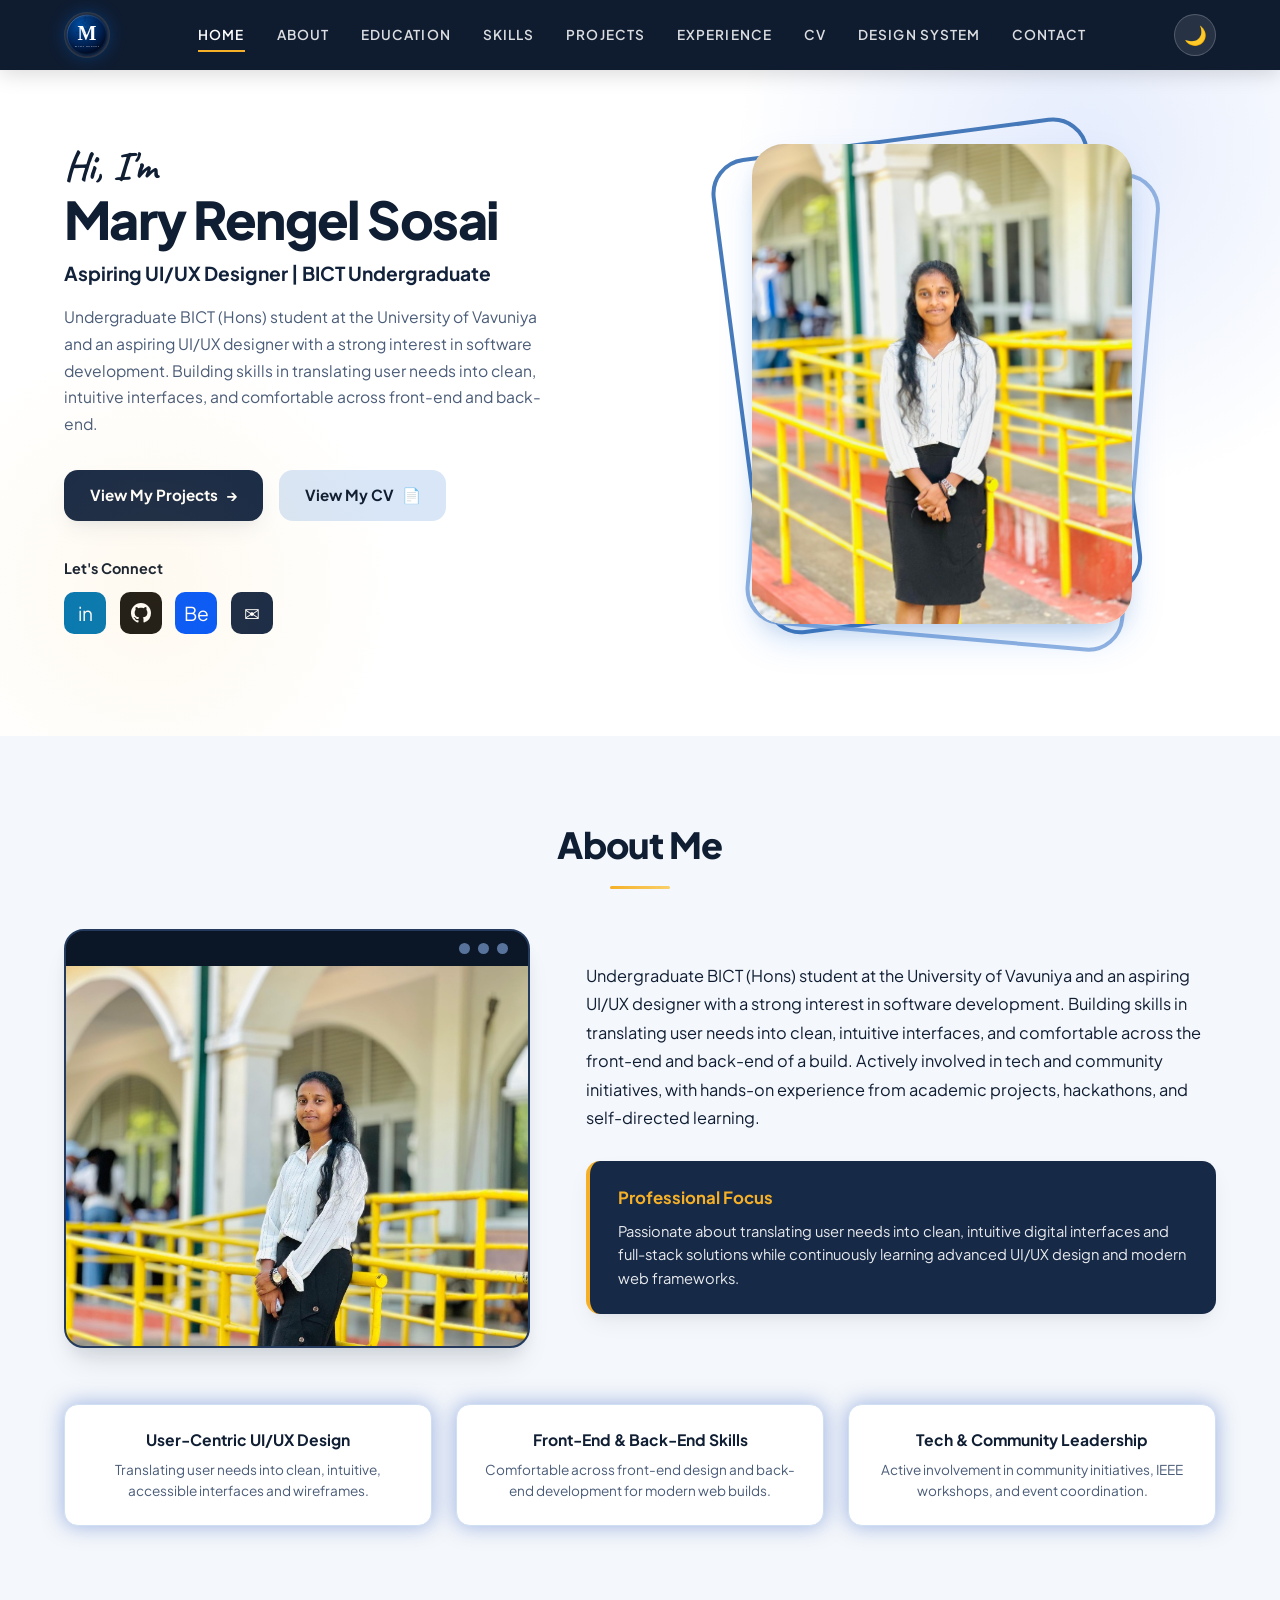
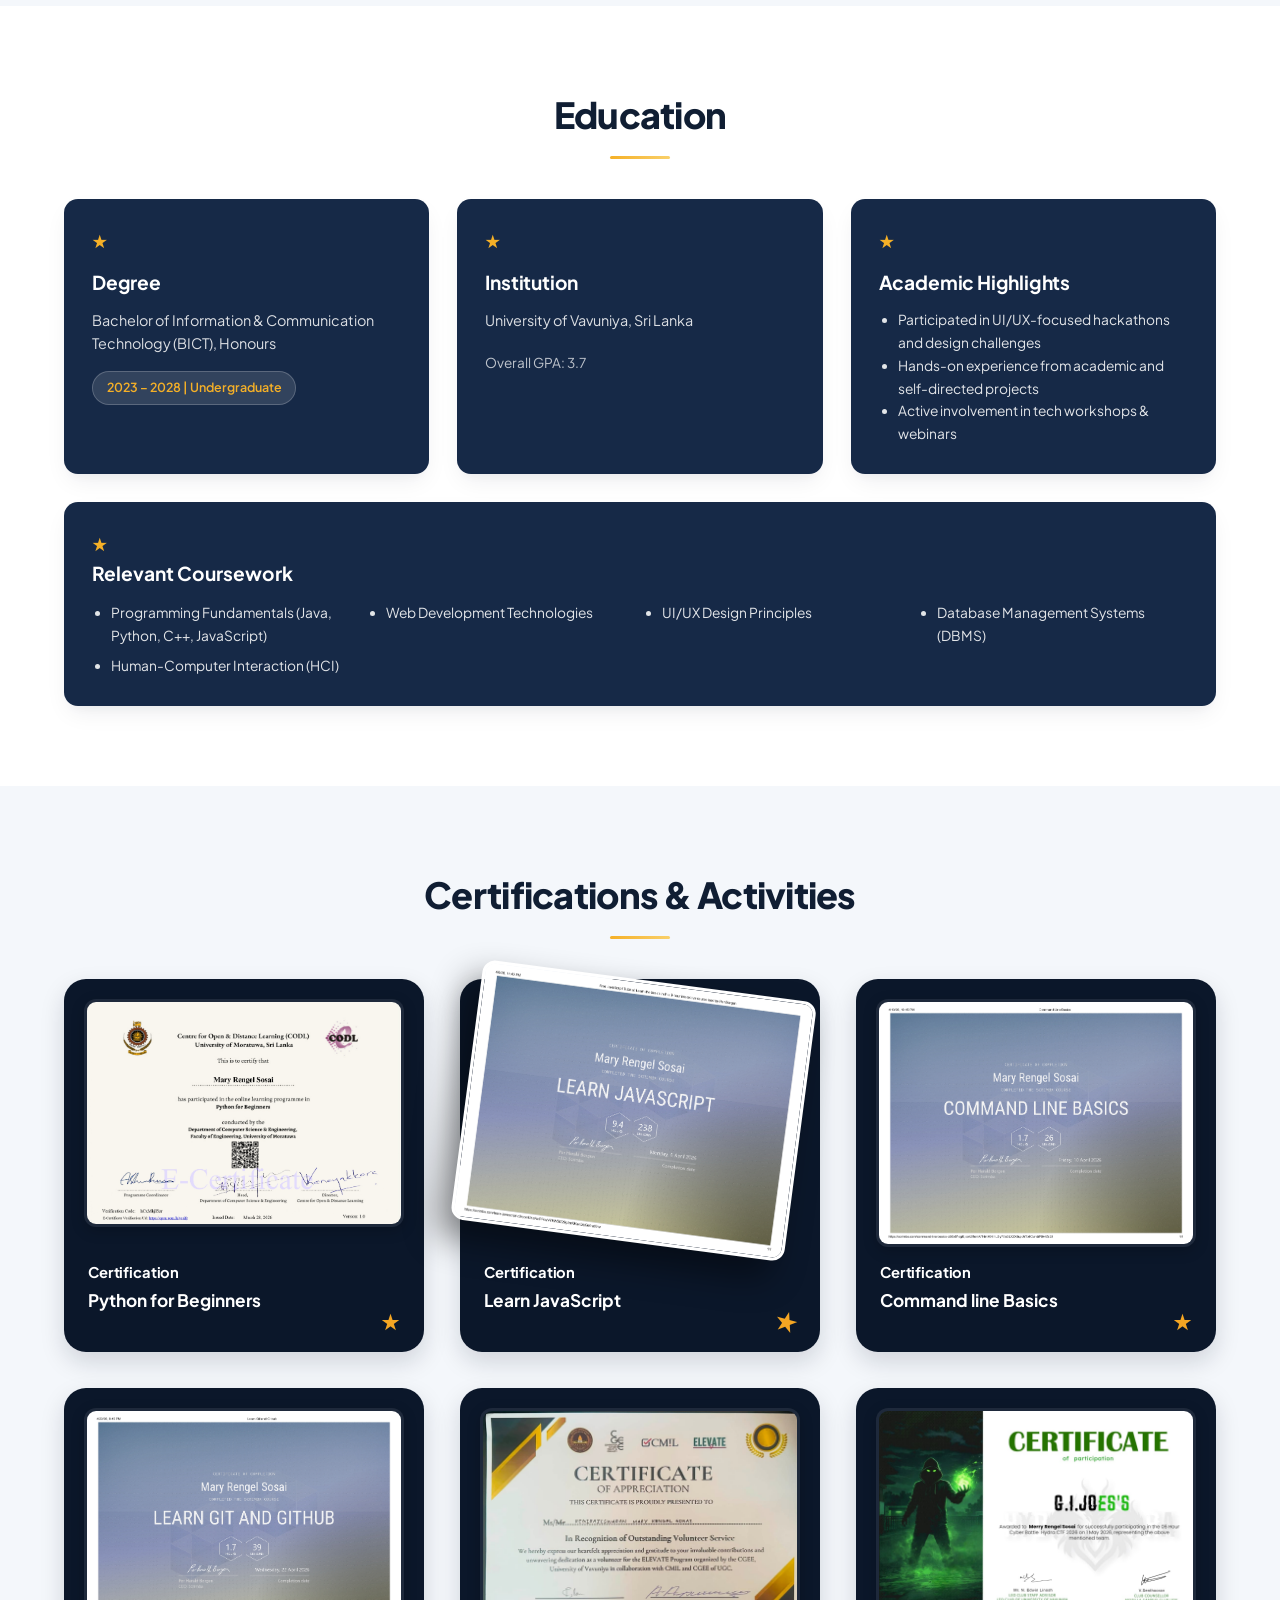
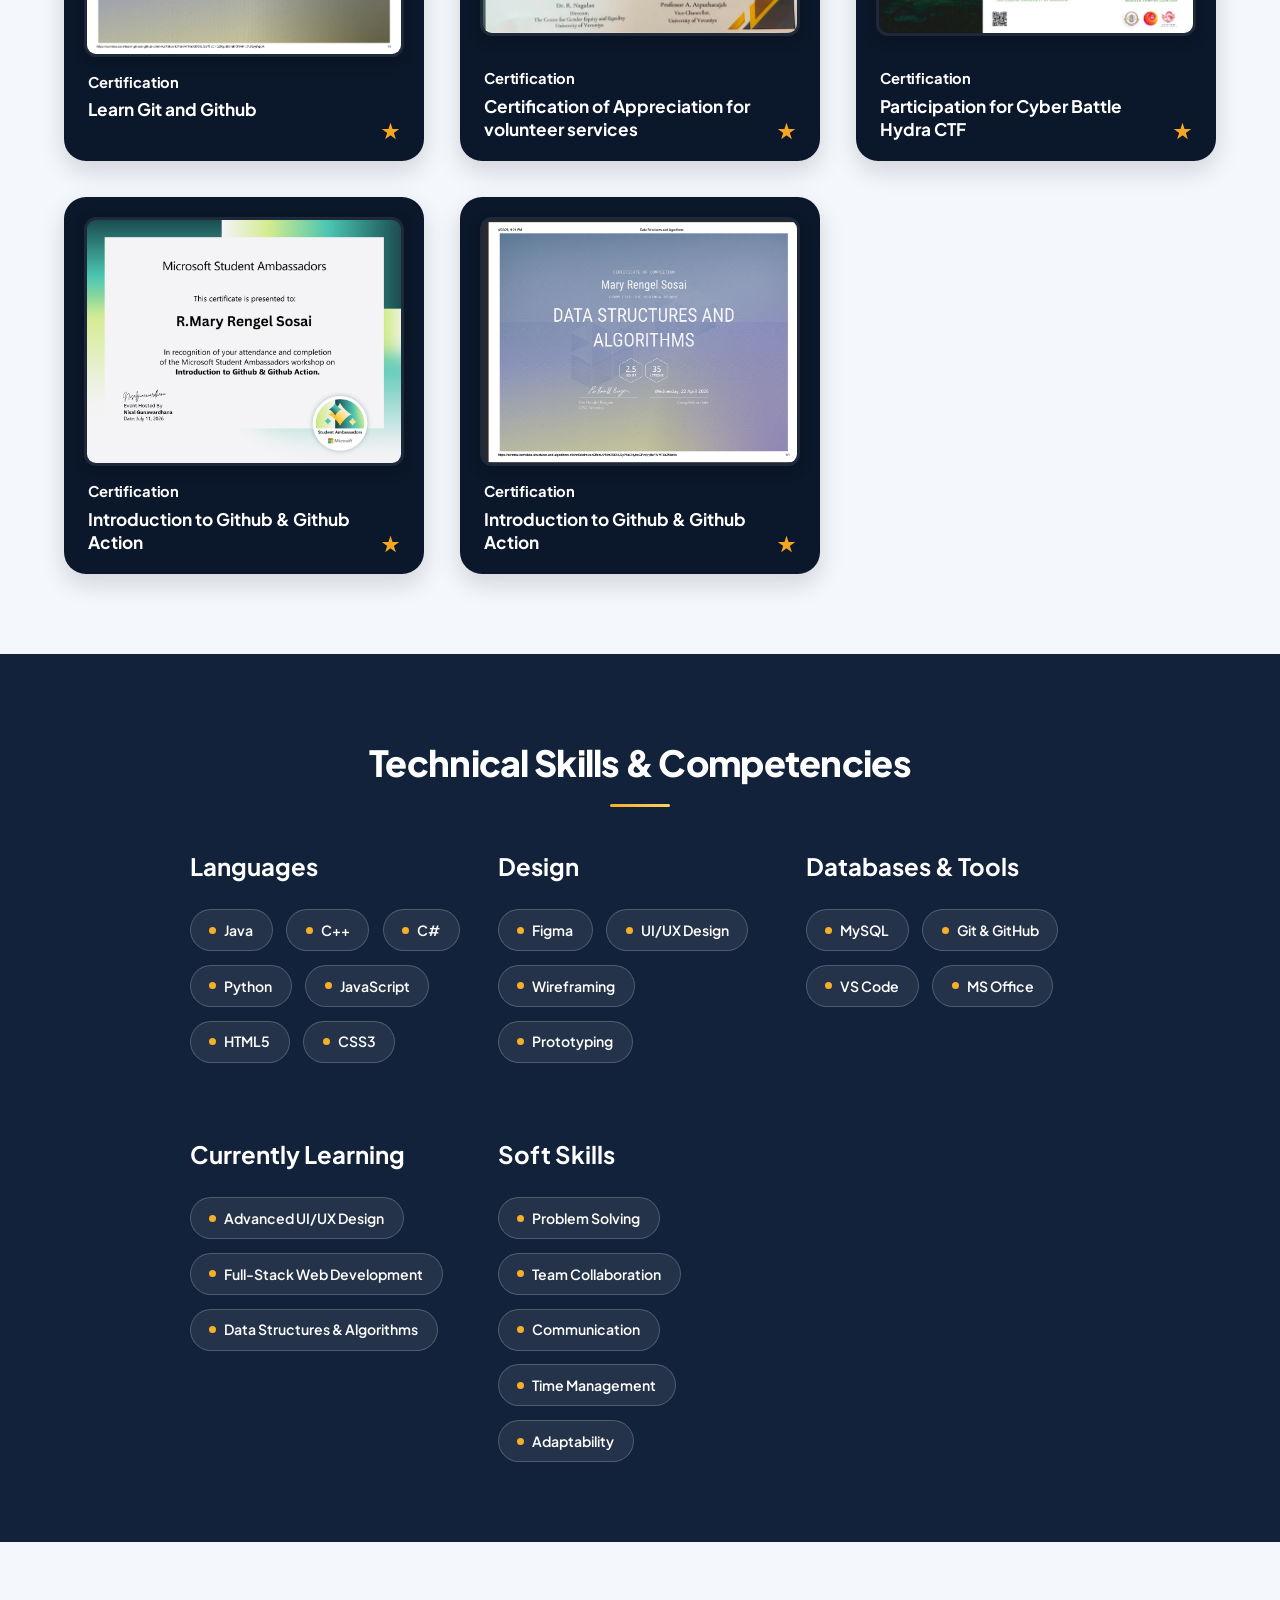
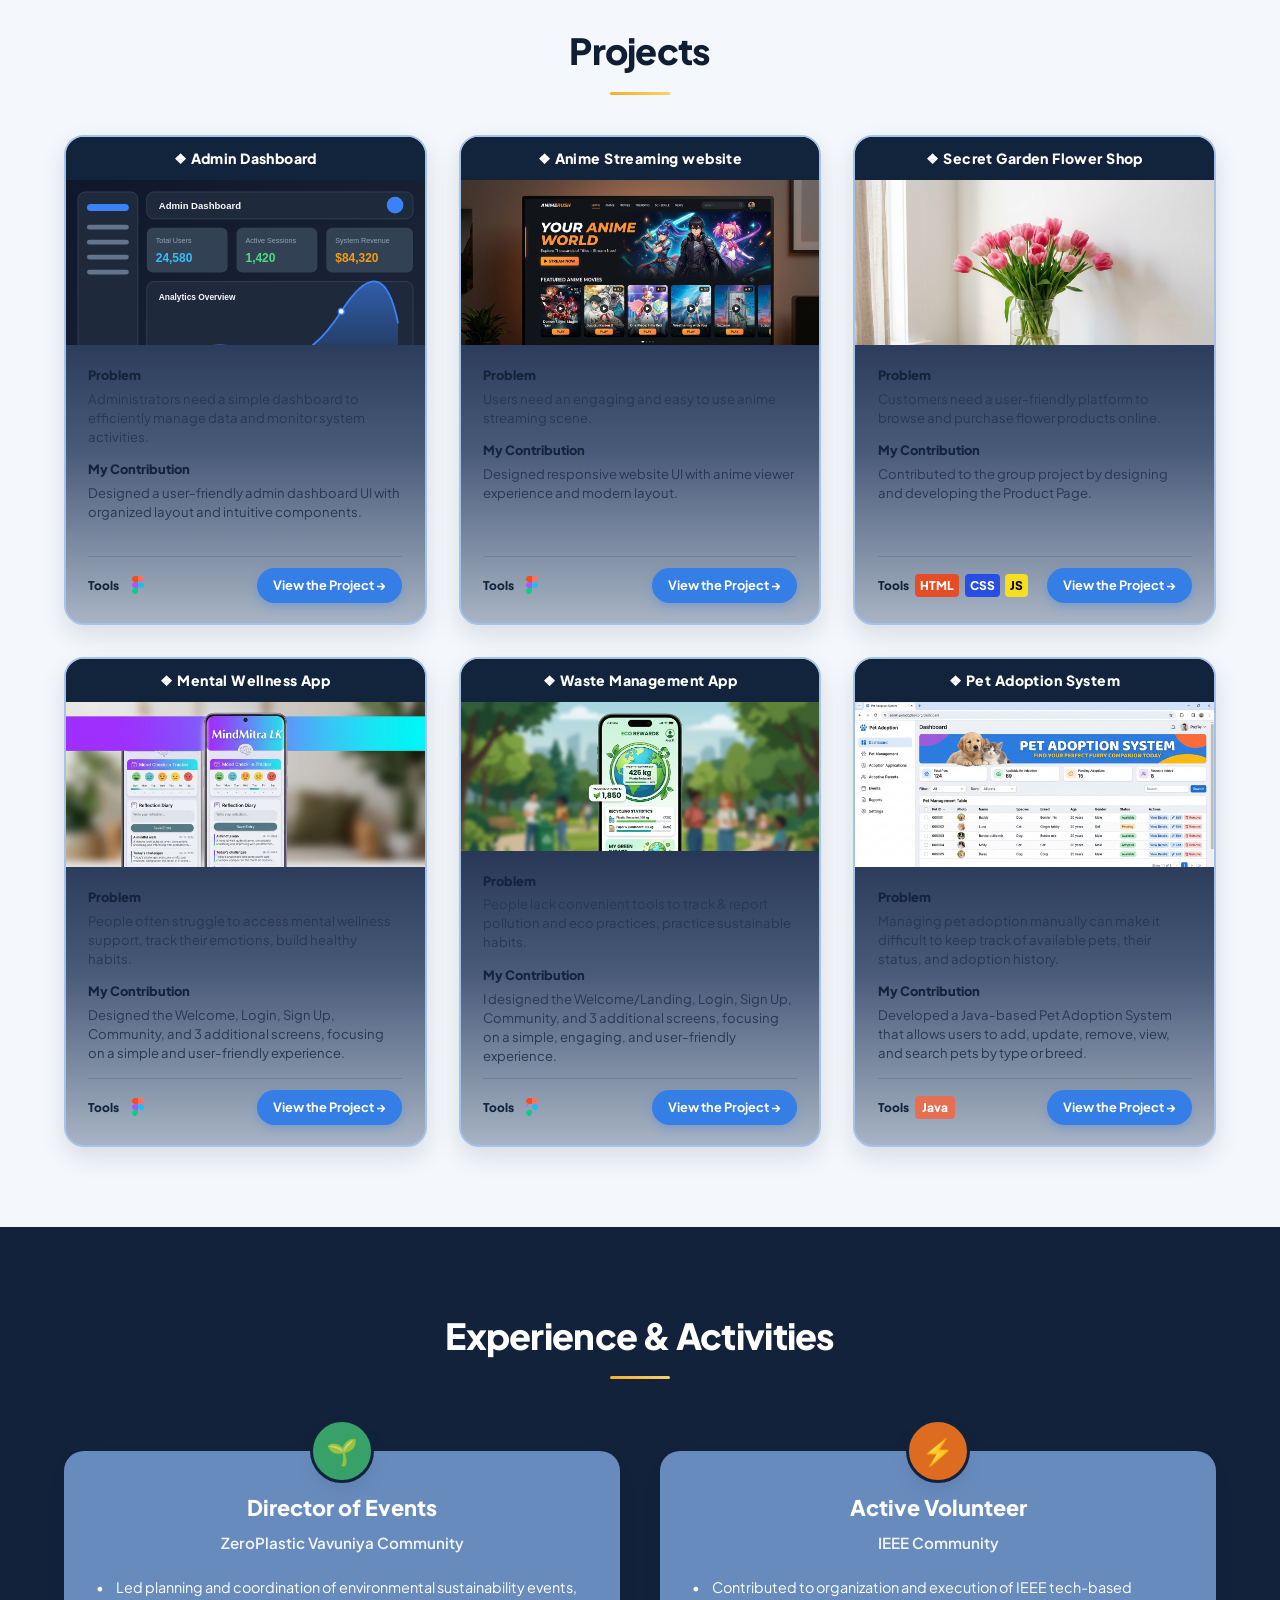
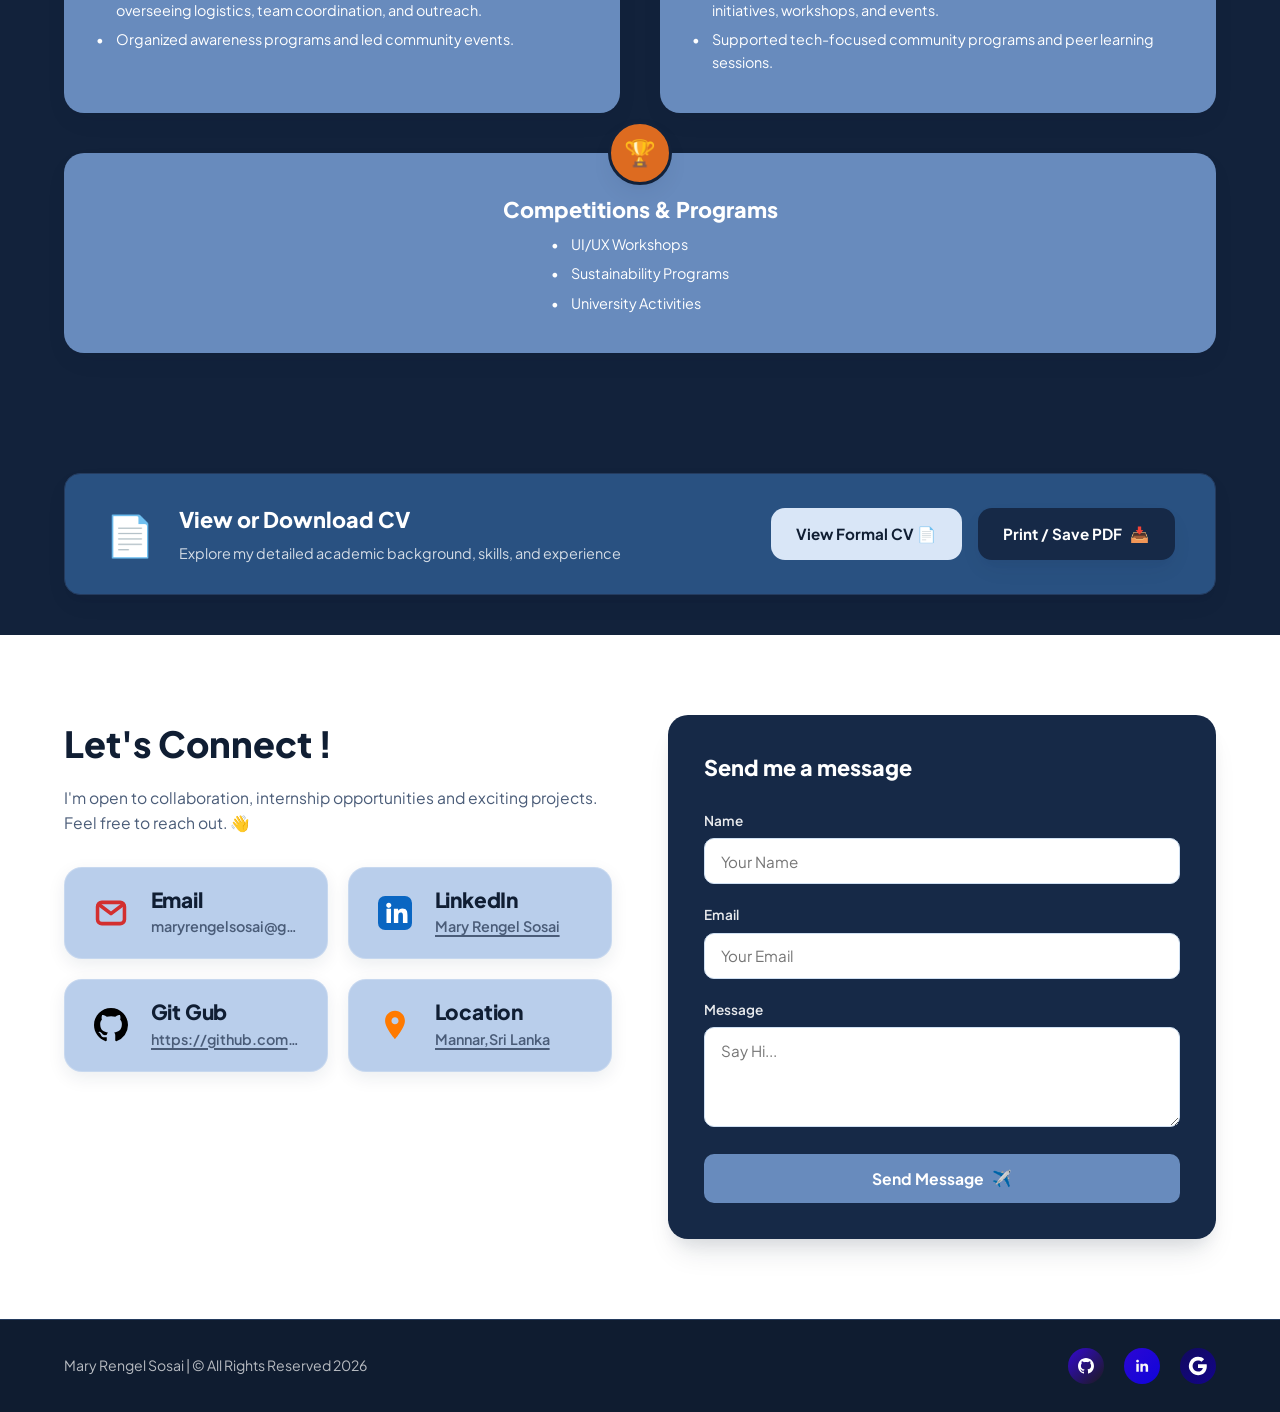
==== index.html @ 99ec8bc0 "Add view/download buttons to certificate modal and wire in JS" ====
<!DOCTYPE html>
<html lang="en">
<head>
  <meta charset="UTF-8">
  <meta name="viewport" content="width=device-width, initial-scale=1.0">
  <title>Mary Rengel Sosai | Portfolio - UI/UX Designer & BICT Undergraduate</title>
  <meta name="description" content="Personal Portfolio of Mary Rengel Sosai - BICT Undergraduate & Aspiring UI/UX Designer showcasing projects, education, skills, certifications, and experience.">
  
  <!-- CSS Stylesheet -->
  <link rel="stylesheet" href="css/style.css">
</head>
<body>

  <!-- Navigation Bar -->
  <header class="navbar">
    <div class="container nav-container">
      <a href="#home" class="logo-badge" aria-label="Mary Rengel Sosai Home">
        <img src="assets/logo-mary-rengel.svg" alt="Mary Rengel Logo" class="logo-badge-img">
      </a>

      <nav class="nav-links" id="navLinks">
        <a href="#home" class="nav-link active">HOME</a>
        <a href="#about" class="nav-link">ABOUT</a>
        <a href="#education" class="nav-link">EDUCATION</a>
        <a href="#skills" class="nav-link">SKILLS</a>
        <a href="#projects" class="nav-link">PROJECTS</a>
        <a href="#experience" class="nav-link">EXPERIENCE</a>
        <a href="cv.html" target="_blank" class="nav-link">CV</a>
        <a href="design-showcase.html" class="nav-link">DESIGN SYSTEM</a>
        <a href="#contact" class="nav-link">CONTACT</a>
      </nav>

      <div style="display:flex;align-items:center;gap:0.75rem;">
        <button class="theme-toggle" id="themeToggle" aria-label="Toggle Dark Mode" title="Toggle Dark Mode">🌙</button>
        <button class="mobile-toggle" id="mobileToggle" aria-label="Toggle Navigation Menu">☰</button>
      </div>
    </div>
  </header>

  <!-- Hero Section -->
  <section id="home" class="hero">
    <div class="container hero-grid">
      <div class="hero-content">
        <span class="greeting-accent">Hi, I'm</span>
        <h1 class="hero-name">Mary Rengel Sosai</h1>
        <h2 class="hero-tagline">Aspiring UI/UX Designer | BICT Undergraduate</h2>
        <p class="hero-bio">
          Undergraduate BICT (Hons) student at the University of Vavuniya and an aspiring UI/UX designer with a strong interest in software development. Building skills in translating user needs into clean, intuitive interfaces, and comfortable across front-end and back-end.
        </p>

        <div class="hero-actions">
          <a href="#projects" class="btn btn-navy">View My Projects <span>→</span></a>
          <a href="cv.html" target="_blank" class="btn btn-secondary">View My CV <span>📄</span></a>
        </div>

        <div class="social-block">
          <p class="social-block-title">Let's Connect</p>
          <div class="social-pills">
            <a href="https://linkedin.com/in/maryrengelsosai" target="_blank" rel="noopener" class="social-btn social-linkedin" aria-label="LinkedIn Profile">in</a>
            <a href="https://github.com/RengelSosai" target="_blank" rel="noopener" class="social-btn social-github" aria-label="GitHub Profile">
              <svg width="20" height="20" viewBox="0 0 24 24" fill="currentColor"><path d="M12 0C5.37 0 0 5.37 0 12c0 5.31 3.435 9.795 8.205 11.385.6.105.825-.255.825-.57 0-.285-.015-1.23-.015-2.235-3.015.555-3.795-.735-4.035-1.41-.135-.345-.72-1.41-1.23-1.695-.42-.225-1.02-.78-.015-.795.945-.015 1.62.87 1.845 1.23 1.08 1.815 2.805 1.305 3.495.99.105-.78.42-1.305.765-1.605-2.67-.3-5.46-1.335-5.46-5.925 0-1.305.465-2.385 1.23-3.225-.12-.3-.54-1.53.12-3.18 0 0 1.005-.315 3.3 1.23.96-.27 1.98-.405 3-.405s2.04.135 3 .405c2.295-1.56 3.3-1.23 3.3-1.23.66 1.65.24 2.88.12 3.18.765.84 1.23 1.905 1.23 3.225 0 4.605-2.805 5.625-5.475 5.925.435.375.81 1.095.81 2.22 0 1.605-.015 2.895-.015 3.3 0 .315.225.69.825.57A12.02 12.02 0 0024 12c0-6.63-5.37-12-12-12z"/></svg>
            </a>
            <a href="https://behance.net" target="_blank" rel="noopener" class="social-btn social-behance" aria-label="Behance Profile">Be</a>
            <a href="mailto:maryrengelsosai@gmail.com" class="social-btn social-email" aria-label="Send Email">✉</a>
          </div>
        </div>
      </div>

      <div class="hero-visual reveal reveal-right">
        <div class="photo-frame-stack">
          <div class="wireframe-layer wireframe-layer-left"></div>
          <div class="wireframe-layer wireframe-layer-right"></div>
          <div class="photo-card-main">
            <img src="assets/hero-profile.jpg" alt="Mary Rengel Sosai Profile Photo">
          </div>
        </div>
      </div>
    </div>
  </section>

  <!-- About Me Section -->
  <section id="about" class="about-section">
    <div class="container">
      <h2 class="section-title reveal">About Me</h2>

      <div class="about-grid">
        <div class="window-card reveal reveal-left">
          <div class="window-header">
            <span class="dot"></span>
            <span class="dot"></span>
            <span class="dot"></span>
          </div>
          <div class="window-body">
            <img src="assets/about-profile.jpg" alt="Mary Rengel Sosai About Photo">
          </div>
        </div>

        <div class="about-content reveal reveal-right">
          <p class="about-text">
            Undergraduate BICT (Hons) student at the University of Vavuniya and an aspiring UI/UX designer with a strong interest in software development. Building skills in translating user needs into clean, intuitive interfaces, and comfortable across the front-end and back-end of a build. Actively involved in tech and community initiatives, with hands-on experience from academic projects, hackathons, and self-directed learning.
          </p>

          <div class="career-objective-card">
            <h3>Professional Focus</h3>
            <p>Passionate about translating user needs into clean, intuitive digital interfaces and full-stack solutions while continuously learning advanced UI/UX design and modern web frameworks.</p>
          </div>
        </div>
      </div>

      <div class="about-highlights-grid">
        <div class="highlight-box reveal reveal-delay-1">
          <h4>User-Centric UI/UX Design</h4>
          <p>Translating user needs into clean, intuitive, accessible interfaces and wireframes.</p>
        </div>
        <div class="highlight-box reveal reveal-delay-2">
          <h4>Front-End &amp; Back-End Skills</h4>
          <p>Comfortable across front-end design and back-end development for modern web builds.</p>
        </div>
        <div class="highlight-box reveal reveal-delay-3">
          <h4>Tech &amp; Community Leadership</h4>
          <p>Active involvement in community initiatives, IEEE workshops, and event coordination.</p>
        </div>
      </div>
    </div>
  </section>

  <!-- Education Section -->
  <section id="education" class="education-section">
    <div class="container">
      <h2 class="section-title reveal">Education</h2>

      <div class="edu-grid">
        <div class="edu-card reveal reveal-delay-1">
          <span class="star-icon">★</span>
          <h3>Degree</h3>
          <p>Bachelor of Information &amp; Communication Technology (BICT), Honours</p>
          <span class="edu-pill">2023 – 2028 | Undergraduate</span>
        </div>

        <div class="edu-card reveal reveal-delay-2">
          <span class="star-icon">★</span>
          <h3>Institution</h3>
          <p>University of Vavuniya, Sri Lanka</p>
          <p style="font-size: 0.85rem; opacity: 0.85; margin-top: 0.25rem;">Overall GPA: 3.7</p>
        </div>

        <div class="edu-card reveal reveal-delay-3">
          <span class="star-icon">★</span>
          <h3>Academic Highlights</h3>
          <ul class="edu-bullets">
            <li>Participated in UI/UX-focused hackathons and design challenges</li>
            <li>Hands-on experience from academic and self-directed projects</li>
            <li>Active involvement in tech workshops &amp; webinars</li>
          </ul>
        </div>
      </div>

      <div class="edu-card-full reveal">
        <span class="star-icon">★</span>
        <h3>Relevant Coursework</h3>
        <ul class="edu-bullets" style="display: grid; grid-template-columns: repeat(auto-fit, minmax(240px, 1fr)); gap: 0.5rem 1.5rem;">
          <li>Programming Fundamentals (Java, Python, C++, JavaScript)</li>
          <li>Web Development Technologies</li>
          <li>UI/UX Design Principles</li>
          <li>Database Management Systems (DBMS)</li>
          <li>Human-Computer Interaction (HCI)</li>
        </ul>
      </div>
    </div>
  </section>

  <!-- Certifications & Activities Section -->
  <section id="certifications" class="certifications-section">
    <div class="container">
      <h2 class="section-title reveal">Certifications &amp; Activities</h2>

      <div class="cert-grid">
        <!-- Card 1: Python for Beginners -->
        <div class="cert-card">
          <div class="cert-preview">
            <img src="Python_for_Beginners_E-Certificate_page-0001.jpg" alt="Mary Rengel Sosai - Python for Beginners Certificate">
          </div>
          <div class="cert-body">
            <div>
              <p class="cert-title">Certification</p>
              <h3 class="cert-name">Python for Beginners</h3>
            </div>
            <span class="cert-star">★</span>
          </div>
        </div>

        <!-- Card 2: Learn JavaScript (Active hover demo state) -->
        <div class="cert-card active-hover-demo">
          <div class="cert-preview">
            <img src="Free JavaScript Tutorial_ Learn the basics in this 9-hour interactive course lead by Per Borgen_page-0001.jpg" alt="Mary Rengel Sosai - Learn JavaScript Certificate">
          </div>
          <div class="cert-body">
            <div>
              <p class="cert-title">Certification</p>
              <h3 class="cert-name">Learn JavaScript</h3>
            </div>
            <span class="cert-star">★</span>
          </div>
        </div>

        <!-- Card 3: Command line Basics -->
        <div class="cert-card">
          <div class="cert-preview">
            <img src="Command Line Basics_page-0001.jpg" alt="Mary Rengel Sosai - Command line Basics Certificate">
          </div>
          <div class="cert-body">
            <div>
              <p class="cert-title">Certification</p>
              <h3 class="cert-name">Command line Basics</h3>
            </div>
            <span class="cert-star">★</span>
          </div>
        </div>

        <!-- Card 4: Learn Git and Github -->
        <div class="cert-card">
          <div class="cert-preview">
            <img src="Learn Git and Github_page-0001.jpg" alt="Mary Rengel Sosai - Learn Git and Github Certificate">
          </div>
          <div class="cert-body">
            <div>
              <p class="cert-title">Certification</p>
              <h3 class="cert-name">Learn Git and Github</h3>
            </div>
            <span class="cert-star">★</span>
          </div>
        </div>

        <!-- Card 5: Certification of Appreciation for volunteer services -->
        <div class="cert-card">
          <div class="cert-preview">
            <img src="WhatsApp Image 2026-08-07 at 11.13.09 PM.jpeg" alt="Mary Rengel Sosai - Certification of Appreciation for volunteer services">
          </div>
          <div class="cert-body">
            <div>
              <p class="cert-title">Certification</p>
              <h3 class="cert-name">Certification of Appreciation for volunteer services</h3>
            </div>
            <span class="cert-star">★</span>
          </div>
        </div>

        <!-- Card 6: Participation for Cyber Battle Hydra CTF -->
        <div class="cert-card">
          <div class="cert-preview">
            <img src="WhatsApp Image 2026-08-07 at 11.14.17 PM.jpeg" alt="Mary Rengel Sosai - Participation for Cyber Battle Hydra CTF">
          </div>
          <div class="cert-body">
            <div>
              <p class="cert-title">Certification</p>
              <h3 class="cert-name">Participation for Cyber Battle Hydra CTF</h3>
            </div>
            <span class="cert-star">★</span>
          </div>
        </div>

        <!-- Card 7: Introduction to Github & Github Action -->
        <div class="cert-card">
          <div class="cert-preview">
            <img src="R.Mary Rengel Sosai.png" alt="Mary Rengel Sosai - Introduction to Github & Github Action Certificate">
          </div>
          <div class="cert-body">
            <div>
              <p class="cert-title">Certification</p>
              <h3 class="cert-name">Introduction to Github &amp; Github Action</h3>
            </div>
            <span class="cert-star">★</span>
          </div>
        </div>
         <!-- Card 8: data  -->
        <div class="cert-card">
          <div class="cert-preview">
            <img src="Screenshot 2026-08-09 233322.png" alt="Mary Rengel Sosai - Introduction to Github & Github Action Certificate">
          </div>
          <div class="cert-body">
            <div>
              <p class="cert-title">Certification</p>
              <h3 class="cert-name">Introduction to Github &amp; Github Action</h3>
            </div>
            <span class="cert-star">★</span>
          </div>
        </div>
      </div>
    </div>
  </section>

  <!-- Skills Section -->
  <section id="skills" class="skills-section">
    <div class="container">
      <h2 class="section-title light reveal">Technical Skills &amp; Competencies</h2>

      <div class="skills-wrapper" style="display: grid; grid-template-columns: repeat(auto-fit, minmax(280px, 1fr)); gap: 1.5rem;">
        <!-- Languages -->
        <div class="skills-category">
          <h3 class="skills-category-title">Languages</h3>
          <div class="skills-pills">
            <span class="skill-tag"><span class="skill-dot"></span>Java</span>
            <span class="skill-tag"><span class="skill-dot"></span>C++</span>
            <span class="skill-tag"><span class="skill-dot"></span>C#</span>
            <span class="skill-tag"><span class="skill-dot"></span>Python</span>
            <span class="skill-tag"><span class="skill-dot"></span>JavaScript</span>
            <span class="skill-tag"><span class="skill-dot"></span>HTML5</span>
            <span class="skill-tag"><span class="skill-dot"></span>CSS3</span>
          </div>
        </div>

        <!-- Design -->
        <div class="skills-category">
          <h3 class="skills-category-title">Design</h3>
          <div class="skills-pills">
            <span class="skill-tag"><span class="skill-dot"></span>Figma</span>
            <span class="skill-tag"><span class="skill-dot"></span>UI/UX Design</span>
            <span class="skill-tag"><span class="skill-dot"></span>Wireframing</span>
            <span class="skill-tag"><span class="skill-dot"></span>Prototyping</span>
          </div>
        </div>

        <!-- Databases & Tools -->
        <div class="skills-category">
          <h3 class="skills-category-title">Databases &amp; Tools</h3>
          <div class="skills-pills">
            <span class="skill-tag"><span class="skill-dot"></span>MySQL</span>
            <span class="skill-tag"><span class="skill-dot"></span>Git &amp; GitHub</span>
            <span class="skill-tag"><span class="skill-dot"></span>VS Code</span>
            <span class="skill-tag"><span class="skill-dot"></span>MS Office</span>
          </div>
        </div>

        <!-- Currently Learning -->
        <div class="skills-category">
          <h3 class="skills-category-title">Currently Learning</h3>
          <div class="skills-pills">
            <span class="skill-tag"><span class="skill-dot"></span>Advanced UI/UX Design</span>
            <span class="skill-tag"><span class="skill-dot"></span>Full-Stack Web Development</span>
            <span class="skill-tag"><span class="skill-dot"></span>Data Structures &amp; Algorithms</span>
          </div>
        </div>

        <!-- Soft Skills -->
        <div class="skills-category">
          <h3 class="skills-category-title">Soft Skills</h3>
          <div class="skills-pills">
            <span class="skill-tag"><span class="skill-dot"></span>Problem Solving</span>
            <span class="skill-tag"><span class="skill-dot"></span>Team Collaboration</span>
            <span class="skill-tag"><span class="skill-dot"></span>Communication</span>
            <span class="skill-tag"><span class="skill-dot"></span>Time Management</span>
            <span class="skill-tag"><span class="skill-dot"></span>Adaptability</span>
          </div>
        </div>
      </div>
    </div>
  </section>

  <!-- Projects Section -->
  <section id="projects" class="projects-section">
    <div class="container">
      <h2 class="section-title reveal">Projects</h2>

      <div class="projects-grid">
        <!-- Project 1: Admin Dashboard -->
        <div class="project-card reveal reveal-delay-1" data-project="1">
          <div class="project-card-inner">
            <!-- Front Face: Detailed Preview Design -->
            <div class="project-card-front">
              <div class="project-header-title">❖ Admin Dashboard</div>
              <div class="project-thumb">
                <img src="assets/project-1.svg" alt="Admin Dashboard Preview">
              </div>
              <div class="project-body">
                <p class="project-label">Problem</p>
                <p class="project-text">Administrators need a simple dashboard to efficiently manage data and monitor system activities.</p>
                
                <p class="project-label">My Contribution</p>
                <p class="project-text">Designed a user-friendly admin dashboard UI with organized layout and intuitive components.</p>
                
                <div class="project-footer">
                  <div class="tools-wrap">
                    <span class="tools-label">Tools</span>
                    <div class="tech-icons-badge" title="Figma">
                      <svg width="24" height="24" viewBox="0 0 24 24" fill="none"><path d="M12 12C12 10.3431 13.3431 9 15 9C16.6569 9 18 10.3431 18 12C18 13.6569 16.6569 15 15 15C13.3431 15 12 13.6569 12 12Z" fill="#1ABCFE"/><path d="M6 18C6 16.3431 7.34315 15 9 15H12V18C12 19.6569 10.6569 21 9 21C7.34315 21 6 19.6569 6 18Z" fill="#0ACF83"/><path d="M12 3V9H15C16.6569 9 18 7.65685 18 6C18 4.34315 16.6569 3 15 3H12Z" fill="#FF7262"/><path d="M6 6C6 7.65685 7.34315 9 9 9H12V3H9C7.34315 3 6 4.34315 6 6Z" fill="#F24E1E"/><path d="M6 12C6 13.6569 7.34315 15 9 15H12V9H9C7.34315 9 6 10.3431 6 12Z" fill="#A259FF"/></svg>
                    </div>
                  </div>
                  <a href="https://github.com/RengelSosai/Admin-dashboard" target="_blank" rel="noopener" class="btn-project-action">View the Project →</a>
                </div>
              </div>
            </div>
            <!-- Back Face: 2nd Photo Solid Blue Detailed Description Design -->
            <div class="project-card-back">
              <div class="blue-card-content">
                <p class="blue-card-text">
                  Designed a modern and user-friendly admin dashboard interface that helps users efficiently manage data, monitor activities, and access important information through a clean and organized layout. The design focuses on usability, responsiveness, and a smooth user experience.
                </p>
                <div class="blue-card-footer">
                  <span class="tap-hint">Click to Flip Back ↩</span>
                </div>
              </div>
            </div>
          </div>
        </div>

        <!-- Project 2: Anime Streaming website -->
        <div class="project-card reveal reveal-delay-2" data-project="2">
          <div class="project-card-inner">
            <!-- Front Face -->
            <div class="project-card-front">
              <div class="project-header-title">❖ Anime Streaming website</div>
              <div class="project-thumb">
                <img src="anime_streaming_preview_1786301741944.jpg" alt="Anime Streaming Website Preview">
              </div>
              <div class="project-body">
                <p class="project-label">Problem</p>
                <p class="project-text">Users need an engaging and easy to use anime streaming scene.</p>
                
                <p class="project-label">My Contribution</p>
                <p class="project-text">Designed responsive website UI with anime viewer experience and modern layout.</p>
                
                <div class="project-footer">
                  <div class="tools-wrap">
                    <span class="tools-label">Tools</span>
                    <div class="tech-icons-badge" title="Figma">
                      <svg width="24" height="24" viewBox="0 0 24 24" fill="none"><path d="M12 12C12 10.3431 13.3431 9 15 9C16.6569 9 18 10.3431 18 12C18 13.6569 16.6569 15 15 15C13.3431 15 12 13.6569 12 12Z" fill="#1ABCFE"/><path d="M6 18C6 16.3431 7.34315 15 9 15H12V18C12 19.6569 10.6569 21 9 21C7.34315 21 6 19.6569 6 18Z" fill="#0ACF83"/><path d="M12 3V9H15C16.6569 9 18 7.65685 18 6C18 4.34315 16.6569 3 15 3H12Z" fill="#FF7262"/><path d="M6 6C6 7.65685 7.34315 9 9 9H12V3H9C7.34315 3 6 4.34315 6 6Z" fill="#F24E1E"/><path d="M6 12C6 13.6569 7.34315 15 9 15H12V9H9C7.34315 9 6 10.3431 6 12Z" fill="#A259FF"/></svg>
                    </div>
                  </div>
                  <a href="https://github.com/RengelSosai/Anime-Streaming-Website" target="_blank" rel="noopener" class="btn-project-action">View the Project →</a>
                </div>
              </div>
            </div>
            <!-- Back Face -->
            <div class="project-card-back">
              <div class="blue-card-content">
                <p class="blue-card-text">
                  A modern anime streaming website UI designed to provide users with an enjoyable and seamless viewing experience. The interface features a clean, responsive layout, intuitive navigation, and organized content sections, making it easy for users to discover, browse, and watch their favorite anime across different devices.
                </p>
                <div class="blue-card-footer">
                  <span class="tap-hint">Click to Flip Back ↩</span>
                </div>
              </div>
            </div>
          </div>
        </div>

        <!-- Project 3: Secret Garden Flower Shop -->
        <div class="project-card reveal reveal-delay-3" data-project="3">
          <div class="project-card-inner">
            <!-- Front Face -->
            <div class="project-card-front">
              <div class="project-header-title">❖ Secret Garden Flower Shop</div>
              <div class="project-thumb">
                <img src="flower_shop_preview_1786301762210.jpg" alt="Secret Garden Flower Shop Preview">
              </div>
              <div class="project-body">
                <p class="project-label">Problem</p>
                <p class="project-text">Customers need a user-friendly platform to browse and purchase flower products online.</p>
                
                <p class="project-label">My Contribution</p>
                <p class="project-text">Contributed to the group project by designing and developing the Product Page.</p>
                
                <div class="project-footer">
                  <div class="tools-wrap">
                    <span class="tools-label">Tools</span>
                    <div class="tech-icons-badge" title="HTML5, CSS3, JS">
                      <span style="font-size: 0.75rem; font-weight: 800; background: #e44d26; color: white; padding: 2px 5px; border-radius: 4px;">HTML</span>
                      <span style="font-size: 0.75rem; font-weight: 800; background: #264de4; color: white; padding: 2px 5px; border-radius: 4px;">CSS</span>
                      <span style="font-size: 0.75rem; font-weight: 800; background: #f7df1e; color: black; padding: 2px 5px; border-radius: 4px;">JS</span>
                    </div>
                  </div>
                  <a href="https://github.com/RengelSosai/secret-garden-flower-shop" target="_blank" rel="noopener" class="btn-project-action">View the Project →</a>
                </div>
              </div>
            </div>
            <!-- Back Face -->
            <div class="project-card-back">
              <div class="blue-card-content">
                <p class="blue-card-text">
                  As part of a team project, I designed and developed the Product Page for an online flower shop website. My focus was on creating an attractive and responsive product catalog with clear product cards, pricing, discounts, and interactive "Add to Cart" functionality to enhance the shopping experience. The design ensures users can easily browse products across different devices.
                </p>
                <div class="blue-card-footer">
                  <span class="tap-hint">Click to Flip Back ↩</span>
                </div>
              </div>
            </div>
          </div>
        </div>

        <!-- Project 4: Mental Wellness App -->
        <div class="project-card reveal reveal-delay-1" data-project="4">
          <div class="project-card-inner">
            <!-- Front Face -->
            <div class="project-card-front">
              <div class="project-header-title">❖ Mental Wellness App</div>
              <div class="project-thumb">
                <img src="mental_wellness_preview_1786301782837.jpg" alt="MindMitra LK Mental Wellness App Preview">
              </div>
              <div class="project-body">
                <p class="project-label">Problem</p>
                <p class="project-text">People often struggle to access mental wellness support, track their emotions, build healthy habits.</p>
                
                <p class="project-label">My Contribution</p>
                <p class="project-text">Designed the Welcome, Login, Sign Up, Community, and 3 additional screens, focusing on a simple and user-friendly experience.</p>
                <div class="project-footer">
                  <div class="tools-wrap">
                    <span class="tools-label">Tools</span>
                    <div class="tech-icons-badge" title="Figma">
                      <svg width="24" height="24" viewBox="0 0 24 24" fill="none"><path d="M12 12C12 10.3431 13.3431 9 15 9C16.6569 9 18 10.3431 18 12C18 13.6569 16.6569 15 15 15C13.3431 15 12 13.6569 12 12Z" fill="#1ABCFE"/><path d="M6 18C6 16.3431 7.34315 15 9 15H12V18C12 19.6569 10.6569 21 9 21C7.34315 21 6 19.6569 6 18Z" fill="#0ACF83"/><path d="M12 3V9H15C16.6569 9 18 7.65685 18 6C18 4.34315 16.6569 3 15 3H12Z" fill="#FF7262"/><path d="M6 6C6 7.65685 7.34315 9 9 9H12V3H9C7.34315 3 6 4.34315 6 6Z" fill="#F24E1E"/><path d="M6 12C6 13.6569 7.34315 15 9 15H12V9H9C7.34315 9 6 10.3431 6 12Z" fill="#A259FF"/></svg>
                    </div>
                  </div>
                  <a href="https://github.com/RengelSosai/Mental-Wellness-App" target="_blank" rel="noopener" class="btn-project-action">View the Project →</a>
                </div>
              </div>
            </div>
            <!-- Back Face -->
            <div class="project-card-back">
              <div class="blue-card-content">
                <p class="blue-card-text">
                 MindMithra LK is a mental wellness platform designed to provide users with a safe and supportive digital space to take care of their mental well-being. The platform helps users access mental health resources and connect with counselors through a simple, friendly, and user-centered interface.
                </p>
                  <span class="tap-hint">Click to Flip Back ↩</span>
                </div>
              </div>
            </div>
          </div>

        <!-- Project 5: Waste Management App -->
        <div class="project-card reveal reveal-delay-2" data-project="5">
          <div class="project-card-inner">
            <!-- Front Face -->
            <div class="project-card-front">
              <div class="project-header-title">❖ Waste Management App</div>
              <div class="project-thumb">
                <img src="waste_management_preview_1786301807903.jpg" alt="Waste Management App Preview">
              </div>
              <div class="project-body">
                <p class="project-label">Problem</p>
                <p class="project-text">People lack convenient tools to track &amp; report pollution and eco practices, practice sustainable habits.</p>
                
                <p class="project-label">My Contribution</p>
                <p class="project-text">I designed the Welcome/Landing, Login, Sign Up, Community, and 3 additional screens, focusing on a simple, engaging, and user-friendly experience.</p>
                
                <div class="project-footer">
                  <div class="tools-wrap">
                    <span class="tools-label">Tools</span>
                    <div class="tech-icons-badge" title="Figma">
                      <svg width="24" height="24" viewBox="0 0 24 24" fill="none"><path d="M12 12C12 10.3431 13.3431 9 15 9C16.6569 9 18 10.3431 18 12C18 13.6569 16.6569 15 15 15C13.3431 15 12 13.6569 12 12Z" fill="#1ABCFE"/><path d="M6 18C6 16.3431 7.34315 15 9 15H12V18C12 19.6569 10.6569 21 9 21C7.34315 21 6 19.6569 6 18Z" fill="#0ACF83"/><path d="M12 3V9H15C16.6569 9 18 7.65685 18 6C18 4.34315 16.6569 3 15 3H12Z" fill="#FF7262"/><path d="M6 6C6 7.65685 7.34315 9 9 9H12V3H9C7.34315 3 6 4.34315 6 6Z" fill="#F24E1E"/><path d="M6 12C6 13.6569 7.34315 9 9 9H12V9H9C7.34315 9 6 10.3431 6 12Z" fill="#A259FF"/></svg>
                    </div>
                  </div>
                  <a href="https://github.com/RengelSosai/Waste-Management-App/tree/main" target="_blank" rel="noopener" class="btn-project-action">View the Project →</a>
                </div>
              </div>
            </div>
            <!-- Back Face -->
            <div class="project-card-back">
              <div class="blue-card-content">
                <p class="blue-card-text">
                  Green Life is a UI/UX hackathon group project focused on encouraging sustainable living through community engagement. I contributed to the design of the welcome, login, sign-up, community, and supporting mobile screens. I focused on creating a clean, accessible, and visually engaging interface that motivates users to take small actions for a greener future.
                </p>
                <div class="blue-card-footer">
                  <span class="tap-hint">Click to Flip Back ↩</span>
                </div>
              </div>
            </div>
          </div>
        </div>

        <!-- Project 6: Pet Adoption System -->
        <div class="project-card reveal reveal-delay-3" data-project="6">
          <div class="project-card-inner">
            <!-- Front Face -->
            <div class="project-card-front">
              <div class="project-header-title">❖ Pet Adoption System</div>
              <div class="project-thumb">
                <img src="pet_adoption_preview_1786301830797.jpg" alt="Pet Adoption System Preview">
              </div>
              <div class="project-body">
                <p class="project-label">Problem</p>
                <p class="project-text">Managing pet adoption manually can make it difficult to keep track of available pets, their status, and adoption history.</p>
                
                <p class="project-label">My Contribution</p>
                <p class="project-text">Developed a Java-based Pet Adoption System that allows users to add, update, remove, view, and search pets by type or breed.</p>
                
                <div class="project-footer">
                  <div class="tools-wrap">
                    <span class="tools-label">Tools</span>
                    <div class="tech-icons-badge" title="Java">
                      <span style="font-size: 0.75rem; font-weight: 800; background: #e76f51; color: white; padding: 2px 7px; border-radius: 4px;">Java</span>
                    </div>
                  </div>
                  <a href="https://github.com/RengelSosai/PetAdoptionSystem" target="_blank" rel="noopener" class="btn-project-action">View the Project →</a>
                </div>
              </div>
            </div>
            <!-- Back Face -->
            <div class="project-card-back">
              <div class="blue-card-content">
                <p class="blue-card-text">
                  A console-based Java Pet Adoption System developed to simplify pet management and the adoption process. The system allows users to add, update, remove, view, and search pets by their type or breed. It tracks key pet details such as name, type, age, breed, and health status, while also managing the pet's adoption status. Users can request an adoption, making it easier to manage available pets and track successful adoptions.
                </p>
                <div class="blue-card-footer">
                  <span class="tap-hint">Click to Flip Back ↩</span>
                </div>
              </div>
            </div>
          </div>
        </div>

      </div>
    </div>
  </section>

  <!-- Experience & Activities Section -->
  <section id="experience" class="experience-section">
    <div class="container">
      <h2 class="section-title light reveal">Experience &amp; Activities</h2>

      <div class="exp-grid">
        <div class="exp-card">
          <div class="exp-badge-icon icon-green">🌱</div>
          <h3 class="exp-title">Director of Events</h3>
          <p class="exp-org">ZeroPlastic Vavuniya Community</p>
          <ul class="exp-bullets">
            <li>Led planning and coordination of environmental sustainability events, overseeing logistics, team coordination, and outreach.</li>
            <li>Organized awareness programs and led community events.</li>
          </ul>
        </div>

        <div class="exp-card">
          <div class="exp-badge-icon icon-orange">⚡</div>
          <h3 class="exp-title">Active Volunteer</h3>
          <p class="exp-org">IEEE Community</p>
          <ul class="exp-bullets">
            <li>Contributed to organization and execution of IEEE tech-based initiatives, workshops, and events.</li>
            <li>Supported tech-focused community programs and peer learning sessions.</li>
          </ul>
        </div>
      </div>
      <div class="exp-card">
          <div class="exp-badge-icon icon-orange">🏆</div>
          <h3 class="exp-title">Competitions & Programs</h3>
          <ul class="exp-bullets">
            <li>UI/UX Workshops</li>
            <li>Sustainability Programs</li>
            <li>University Activities</li>
          </ul>
        </div>
      </div>
    </div>
  </section>

  <!-- View or Download CV Banner -->
  <section id="cv" class="cv-banner-section">
    <div class="container">
      <div class="cv-banner">
        <div class="cv-banner-left">
          <span class="cv-icon">📄</span>
          <div>
            <h3 class="cv-banner-title">View or Download CV</h3>
            <p class="cv-banner-sub">Explore my detailed academic background, skills, and experience</p>
          </div>
        </div>
        <div class="cv-banner-actions">
          <a href="cv.html" target="_blank" class="btn btn-secondary">View Formal CV 📄</a>
          <a href="cv.html" onclick="window.open('cv.html'); setTimeout(() => window.print(), 500); return false;" class="btn btn-navy">Print / Save PDF <span>📥</span></a>
        </div>
      </div>
    </div>
  </section>

  <!-- Contact Section -->
  <section id="contact" class="contact-section">
    <div class="container contact-grid">
      <div>
        <h2 class="contact-title">Let's Connect !</h2>
        <p class="contact-sub">
          I'm open to collaboration, internship opportunities and exciting projects. Feel free to reach out. 👋
        </p>

        <div class="contact-info-grid">
          <!-- Email Card -->
          <a href="mailto:maryrengelsosai@gmail.com" class="contact-card-item card-email active-demo" id="emailCard" data-copy="maryrengelsosai@gmail.com">
            <div class="card-icon-wrap icon-email">
              <svg width="34" height="34" viewBox="0 0 24 24" fill="none" xmlns="http://www.w3.org/2000/svg">
                <rect x="2.5" y="4.5" width="19" height="15" rx="3" stroke="#D32F2F" stroke-width="2.5" fill="none"/>
                <path d="M3.5 6L12 12.5L20.5 6" stroke="#D32F2F" stroke-width="2.5" stroke-linecap="round" stroke-linejoin="round"/>
              </svg>
            </div>
            <div class="card-text-wrap">
              <h3 class="card-title">Email</h3>
              <p class="card-value">maryrengelsosai@gmail.com</p>
            </div>
          </a>

          <!-- LinkedIn Card -->
          <a href="https://linkedin.com/in/maryrengelsosai" target="_blank" rel="noopener" class="contact-card-item card-linkedin">
            <div class="card-icon-wrap icon-linkedin">
              <svg width="34" height="34" viewBox="0 0 24 24" fill="none" xmlns="http://www.w3.org/2000/svg">
                <rect width="24" height="24" rx="5" fill="#0A66C2"/>
                <path d="M6 9H9.2V19H6V9ZM7.6 4.8C6.6 4.8 5.8 5.6 5.8 6.6C5.8 7.6 6.6 8.4 7.6 8.4C8.6 8.4 9.4 7.6 9.4 6.6C9.4 5.6 8.6 4.8 7.6 4.8ZM11.2 9H14.2V10.4H14.24C14.66 9.6 15.7 8.8 17.2 8.8C20.3 8.8 20.8 10.8 20.8 13.5V19H17.6V14.2C17.6 13.1 17.6 11.6 16.1 11.6C14.6 11.6 14.3 12.8 14.3 14.1V19H11.2V9Z" fill="white"/>
              </svg>
            </div>
            <div class="card-text-wrap">
              <h3 class="card-title">LinkedIn</h3>
              <p class="card-value underline-text">Mary Rengel Sosai</p>
            </div>
          </a>

          <!-- GitHub Card -->
          <a href="https://github.com/RengelSosai" target="_blank" rel="noopener" class="contact-card-item card-github">
            <div class="card-icon-wrap icon-github">
              <svg width="34" height="34" viewBox="0 0 24 24" fill="#000000" xmlns="http://www.w3.org/2000/svg">
                <path d="M12 0C5.37 0 0 5.37 0 12c0 5.31 3.435 9.795 8.205 11.385.6.105.825-.255.825-.57 0-.285-.015-1.23-.015-2.235-3.015.555-3.795-.735-4.035-1.41-.135-.345-.72-1.41-1.23-1.695-.42-.225-1.02-.78-.015-.795.945-.015 1.62.87 1.845 1.23 1.08 1.815 2.805 1.305 3.495.99.105-.78.42-1.305.765-1.605-2.67-.3-5.46-1.335-5.46-5.925 0-1.305.465-2.385 1.23-3.225-.12-.3-.54-1.53.12-3.18 0 0 1.005-.315 3.3 1.23.96-.27 1.98-.405 3-.405s2.04.135 3 .405c2.295-1.56 3.3-1.23 3.3-1.23.66 1.65.24 2.88.12 3.18.765.84 1.23 1.905 1.23 3.225 0 4.605-2.805 5.625-5.475 5.925.435.375.81 1.095.81 2.22 0 1.605-.015 2.895-.015 3.3 0 .315.225.69.825.57A12.02 12.02 0 0024 12c0-6.63-5.37-12-12-12z"/>
              </svg>
            </div>
            <div class="card-text-wrap">
              <h3 class="card-title">Git Gub</h3>
              <p class="card-value underline-text">https://github.com/RengelSosai</p>
            </div>
          </a>

          <!-- Location Card -->
          <a href="https://maps.google.com/?q=Mannar,Sri+Lanka" target="_blank" rel="noopener" class="contact-card-item card-location">
            <div class="card-icon-wrap icon-location">
              <svg width="34" height="34" viewBox="0 0 24 24" fill="#FF7A00" xmlns="http://www.w3.org/2000/svg">
                <path d="M12 2C8.13 2 5 5.13 5 9C5 14.25 12 22 12 22C12 22 19 14.25 19 9C19 5.13 15.87 2 12 2ZM12 11.5C10.62 11.5 9.5 10.38 9.5 9C9.5 7.62 10.62 6.5 12 6.5C13.38 6.5 14.5 7.62 14.5 9C14.5 10.38 13.38 11.5 12 11.5Z"/>
              </svg>
            </div>
            <div class="card-text-wrap">
              <h3 class="card-title">Location</h3>
              <p class="card-value underline-text">Mannar,Sri Lanka</p>
            </div>
          </a>
        </div>
      </div>

      <div class="contact-form-card">
        <h3 class="form-title">Send me a message</h3>
        <form id="contactForm">
          <div class="form-group">
            <label class="form-label" for="senderName">Name</label>
            <input type="text" id="senderName" class="form-input" placeholder="Your Name" required>
          </div>

          <div class="form-group">
            <label class="form-label" for="senderEmail">Email</label>
            <input type="email" id="senderEmail" class="form-input" placeholder="Your Email" required>
          </div>

          <div class="form-group">
            <label class="form-label" for="senderMessage">Message</label>
            <textarea id="senderMessage" class="form-textarea" placeholder="Say Hi..." required></textarea>
          </div>

          <button type="submit" class="btn-submit">Send Message <span>✈️</span></button>
        </form>
      </div>
    </div>
  </section>

  <!-- Footer -->
  <footer class="footer">
    <div class="container footer-container">
      <p>Mary Rengel Sosai | © All Rights Reserved 2026</p>
      <div class="footer-socials">
        <!-- Social Media Icon Set Made With NiftyButtons.com -->
          <div class="social-icons" style="display: flex; gap: 8px; flex-wrap: wrap; justify-content: center;">
             <a href="https://github.com/RengelSosai" target="_blank" rel="noopener" style="display: inline-flex; align-items: center; justify-content: center; width: 36px; height: 36px; padding: 7px; background: linear-gradient(135deg, #3409d0 0%, #1c1b1d 100%); border-radius: 50%; color: #ffffff; transition: all 0.3s ease; text-decoration: none;" onmouseover="this.style.transform='translateY(-4px)'; this.style.filter='drop-shadow(0 0 8px #ffffff)'; " onmouseout="this.style.transform=''; this.style.filter=''; this.style.animation='';">
            <svg class="niftybutton-github" data-donate="true" data-tag="git" data-name="Github" viewBox="0 0 512 512" preserveAspectRatio="xMidYMid meet" width="36px" height="36px" style="width: 36px; height: 36px; display: block; fill: #ffffff;"><title>Github social icon</title>
           <path d="M256 70.7c-102.6 0-185.9 83.2-185.9 185.9 0 82.1 53.3 151.8 127.1 176.4 9.3 1.7 12.3-4 12.3-8.9V389.4c-51.7 11.3-62.5-21.9-62.5-21.9 -8.4-21.5-20.6-27.2-20.6-27.2 -16.9-11.5 1.3-11.3 1.3-11.3 18.7 1.3 28.5 19.2 28.5 19.2 16.6 28.4 43.5 20.2 54.1 15.4 1.7-12 6.5-20.2 11.8-24.9 -41.3-4.7-84.7-20.6-84.7-91.9 0-20.3 7.3-36.9 19.2-49.9 -1.9-4.7-8.3-23.6 1.8-49.2 0 0 15.6-5 51.1 19.1 14.8-4.1 30.7-6.2 46.5-6.3 15.8 0.1 31.7 2.1 46.6 6.3 35.5-24 51.1-19.1 51.1-19.1 10.1 25.6 3.8 44.5 1.8 49.2 11.9 13 19.1 29.6 19.1 49.9 0 71.4-43.5 87.1-84.9 91.7 6.7 5.8 12.8 17.1 12.8 34.4 0 24.9 0 44.9 0 51 0 4.9 3 10.7 12.4 8.9 73.8-24.6 127-94.3 127-176.4C441.9 153.9 358.6 70.7 256 70.7z" fill="#ffffff"></path>
          </svg>
         </a>
      </div>
        <!-- Social Media Icon Set Made With NiftyButtons.com -->
<div class="social-icons" style="display: flex; gap: 8px; flex-wrap: wrap; justify-content: center;">
  <a href="https://linkedin.com/in/maryrengelsosai" target="_blank" rel="noopener" style="display: inline-flex; align-items: center; justify-content: center; width: 36px; height: 36px; padding: 7px; background: linear-gradient(135deg, #2d07d3 0%, #0f04da 100%); border-radius: 50%; color: #f7f7f7; transition: all 0.3s ease; text-decoration: none;" onmouseover="this.style.transform='translateY(-4px)'; this.style.filter='drop-shadow(0 0 8px #f7f7f7)'; " onmouseout="this.style.transform=''; this.style.filter=''; this.style.animation='';">
    <svg class="niftybutton-linkedin" data-donate="true" data-tag="lin" data-name="LinkedIn" viewBox="0 0 512 512" preserveAspectRatio="xMidYMid meet" width="36px" height="36px" style="width: 36px; height: 36px; display: block; fill: #f7f7f7;"><title>LinkedIn social icon</title>
    <path d="M186.4 142.4c0 19-15.3 34.5-34.2 34.5 -18.9 0-34.2-15.4-34.2-34.5 0-19 15.3-34.5 34.2-34.5C171.1 107.9 186.4 123.4 186.4 142.4zM181.4 201.3h-57.8V388.1h57.8V201.3zM273.8 201.3h-55.4V388.1h55.4c0 0 0-69.3 0-98 0-26.3 12.1-41.9 35.2-41.9 21.3 0 31.5 15 31.5 41.9 0 26.9 0 98 0 98h57.5c0 0 0-68.2 0-118.3 0-50-28.3-74.2-68-74.2 -39.6 0-56.3 30.9-56.3 30.9v-25.2H273.8z" fill="#f7f7f7"></path>
</svg>
  </a>
</div>
       <!-- Social Media Icon Set Made With NiftyButtons.com -->
<div class="social-icons" style="display: flex; gap: 8px; flex-wrap: wrap; justify-content: center;">
  <a href="meryrengelsosai@gmail.com" target="_blank" rel="noopener" style="display: inline-flex; align-items: center; justify-content: center; width: 36px; height: 36px; padding: 7px; background: linear-gradient(135deg, #110a5d 0%, #13048a 100%); border-radius: 50%; color: #ffffff; transition: all 0.3s ease; text-decoration: none;" onmouseover="this.style.transform='translateY(-4px)'; this.style.filter='drop-shadow(0 0 8px #ffffff)'; " onmouseout="this.style.transform=''; this.style.filter=''; this.style.animation='';">
    <svg class="niftybutton-goo" data-donate="true" data-tag="goo" data-name="Google" preserveAspectRatio="xMidYMid meet" viewBox="0 0 24 24" xmlns="http://www.w3.org/2000/svg" width="36px" height="36px" style="width: 36px; height: 36px; display: block; fill: #ffffff;"><title>Google icon</title><path d="M11.9996631,2.00067387 C14.4835037,1.9712793 16.8828349,2.90455669 18.6906006,4.60209273 L18.6906006,4.60209273 L15.8356536,7.45703971 C14.8031696,6.47232184 13.4252994,5.93587105 11.9996631,5.95791698 C9.39089556,5.95791698 7.17528033,7.71791646 6.38530144,10.0878531 C5.96642891,11.3297735 5.96642891,12.6745747 6.38530144,13.916495 L6.38530144,13.916495 C7.18262898,16.2827574 9.39456988,18.0427569 12.0033374,18.0427569 C13.351813,18.0427569 14.5092239,17.6973708 15.4057581,17.0874336 L15.402,17.089 C16.3863118,16.4358541 17.0792723,15.4353938 17.3495215,14.2951678 L17.4009141,14.0487706 L11.9996631,14.0487706 L11.9996631,10.1980828 L21.4316436,10.1980828 C21.5492219,10.8668091 21.6043367,11.5502327 21.6043367,12.229982 C21.6043367,15.2723193 20.5167378,17.8443436 18.6244628,19.5859715 L18.626,19.583 C17.0430672,21.0480315 14.8932217,21.9217835 12.349027,21.9949981 L11.9996631,22 C8.21878734,22 4.76125181,19.8688941 3.06371577,16.4921937 L3.06371577,16.4921937 L2.91718349,16.1875756 C1.64723712,13.4295023 1.69608121,10.2367943 3.06371577,7.51215452 L3.06371577,7.51215452 L3.20922038,7.23336735 C4.95358661,4.01502932 8.32381166,2.00067387 11.9996631,2.00067387 Z" fill="#ffffff"></path></svg>
  </a>
</div>
      </div>
    </div>
  </footer>

  <!-- Interactive CV Document Viewer Modal -->
  <div class="modal" id="cvModal" style="display: none; position: fixed; top: 0; left: 0; width: 100%; height: 100%; background: rgba(15, 28, 48, 0.85); z-index: 10000; justify-content: center; align-items: center; padding: 1.5rem;">
    <div class="cv-document-modal">
      <div class="cv-modal-header">
        <h3>📄 MARY RENGEL SOSAI — Official CV</h3>
        <div class="cv-modal-actions">
          <button id="printCvBtn" class="btn" style="padding: 0.5rem 1.25rem; font-size: 0.85rem; background: var(--text-accent-gold); color: #000; font-weight: 700; border-radius: 6px; cursor: pointer; border: none;">Print / Save PDF 🖨️</button>
          <span id="cvModalClose" style="color: #ffffff; font-size: 2rem; cursor: pointer; padding: 0 0.5rem; line-height: 1;">&times;</span>
        </div>
      </div>
      <div class="cv-modal-body">
        <div class="cv-paper">
          <div class="cv-paper-header">
            <h1 class="cv-paper-name">MARY RENGEL SOSAI</h1>
            <p class="cv-paper-title">Aspiring UI/UX Designer | BICT Undergraduate</p>
            <div class="cv-paper-contact">
              <span>📍 Mannar, Sri Lanka</span>
              <span>✉ <a href="mailto:maryrengelsosai@gmail.com">maryrengelsosai@gmail.com</a></span>
              <span>🔗 <a href="https://linkedin.com/in/maryrengelsosai" target="_blank" rel="noopener">LinkedIn</a></span>
              <span>💻 <a href="https://github.com/RengelSosai" target="_blank" rel="noopener">GitHub</a></span>
              <span>🎨 <a href="https://behance.net" target="_blank" rel="noopener">Behance</a></span>
            </div>
          </div>

          <!-- Professional Summary -->
          <div class="cv-section">
            <h2 class="cv-section-title">PROFESSIONAL SUMMARY</h2>
            <p style="font-size: 0.92rem; color: #374151; line-height: 1.6;">
              Undergraduate BICT (Hons) student at the University of Vavuniya and an aspiring UI/UX designer with a strong interest in software development. Building skills in translating user needs into clean, intuitive interfaces, and comfortable across the front-end and back-end of a build. Actively involved in tech and community initiatives, with hands-on experience from academic projects, hackathons, and self-directed learning.
            </p>
          </div>

          <!-- Education -->
          <div class="cv-section">
            <h2 class="cv-section-title">EDUCATION</h2>
            <div class="cv-item">
              <div class="cv-item-header">
                <span>Bachelor of Information &amp; Communication Technology (BICT), Honours</span>
                <span>2023 – 2028</span>
              </div>
              <div class="cv-item-sub">University of Vavuniya, Sri Lanka</div>
              <ul class="cv-bullets">
                <li>Overall GPA: 3.7</li>
                <li>Participated in UI/UX-focused hackathons and design challenges</li>
                <li>Relevant coursework: Programming Fundamentals (Java, Python, C++, JavaScript), Web Development Technologies, UI/UX Design Principles, Database Management Systems, Human-Computer Interaction (HCI)</li>
              </ul>
            </div>
          </div>

          <!-- Technical Skills -->
          <div class="cv-section">
            <h2 class="cv-section-title">TECHNICAL SKILLS</h2>
            <ul class="cv-bullets" style="list-style: none; padding-left: 0;">
              <li style="margin-bottom: 0.4rem;"><strong>Languages:</strong> Java, C++, C#, Python, JavaScript, HTML5, CSS3</li>
              <li style="margin-bottom: 0.4rem;"><strong>Design:</strong> Figma, UI/UX Design, Wireframing, Prototyping</li>
              <li style="margin-bottom: 0.4rem;"><strong>Databases &amp; Tools:</strong> MySQL, Git &amp; GitHub, VS Code, MS Office</li>
              <li style="margin-bottom: 0.4rem;"><strong>Currently Learning:</strong> Advanced UI/UX Design, Full-Stack Web Development, Data Structures &amp; Algorithms</li>
              <li style="margin-bottom: 0.4rem;"><strong>Soft Skills:</strong> Problem Solving, Team Collaboration, Communication, Time Management, Adaptability</li>
            </ul>
          </div>

          <!-- Projects -->
          <div class="cv-section">
            <h2 class="cv-section-title">PROJECTS</h2>
            <div class="cv-item">
              <div class="cv-item-header">
                <span>Anime Streaming Website UI</span>
                <span>Figma / HTML / CSS</span>
              </div>
              <ul class="cv-bullets">
                <li>Designed a responsive, visually engaging website UI for browsing and watching anime with a modern layout.</li>
              </ul>
            </div>

            <div class="cv-item">
              <div class="cv-item-header">
                <span>Secret Garden — Flower Shop</span>
                <span>Group Project</span>
              </div>
              <ul class="cv-bullets">
                <li>Contributed to a group e-commerce project by designing and developing the product page for browsing and purchasing flowers.</li>
              </ul>
            </div>

            <div class="cv-item">
              <div class="cv-item-header">
                <span>Admin Dashboard UI</span>
                <span>Figma</span>
              </div>
              <ul class="cv-bullets">
                <li>Designed a user-friendly admin dashboard with organized layouts and intuitive data components.</li>
              </ul>
            </div>

            <div class="cv-item">
              <div class="cv-item-header">
                <span>Food Delivery Website</span>
                <span>Figma</span>
              </div>
              <ul class="cv-bullets">
                <li>Concept website design for browsing and ordering food, focused on clean, user-centered UI/UX.</li>
              </ul>
            </div>

            <div class="cv-item">
              <div class="cv-item-header">
                <span>Mind Mithra — Mobile App</span>
                <span>Figma</span>
              </div>
              <ul class="cv-bullets">
                <li>Mobile app UI/UX design centered on mental wellness and user support.</li>
              </ul>
            </div>
          </div>

          <!-- Experience & Activities -->
          <div class="cv-section">
            <h2 class="cv-section-title">EXPERIENCE &amp; ACTIVITIES</h2>
            <div class="cv-item">
              <div class="cv-item-header">
                <span>Director of Events</span>
                <span>ZeroPlastic Vavuniya Community</span>
              </div>
              <ul class="cv-bullets">
                <li>Led planning and coordination of environmental sustainability events, overseeing logistics, team coordination, and outreach.</li>
                <li>Organized awareness programs and led community events.</li>
              </ul>
            </div>

            <div class="cv-item">
              <div class="cv-item-header">
                <span>Active Volunteer</span>
                <span>IEEE Community</span>
              </div>
              <ul class="cv-bullets">
                <li>Contributed to organization and execution of IEEE tech-based initiatives, workshops, and events.</li>
              </ul>
            </div>
          </div>

          <!-- Certifications -->
          <div class="cv-section">
            <h2 class="cv-section-title">CERTIFICATIONS</h2>
            <ul class="cv-bullets">
              <li>Learn JavaScript (9-hour course) — Scrimba</li>
              <li>Data Structures and Algorithms — Scrimba</li>
              <li>Command Line Basics — Scrimba</li>
              <li>Learn Git and GitHub — Scrimba</li>
              <li>Intro to NestJS — Scrimba</li>
              <li>Intro to UI Design Fundamentals — Scrimba</li>
              <li>Python for Beginners — University of Moratuwa (CODL)</li>
            </ul>
          </div>
        </div>
      </div>
    </div>
  </div>

  <!-- Scroll to Top Button -->
  <button class="scroll-top-btn" id="scrollTopBtn" aria-label="Scroll to top">↑</button>

  <!-- Certificate Lightbox Modal -->
  <div class="modal" id="certModal">
    <div class="modal-content">
      <button class="modal-close" id="modalClose" aria-label="Close Preview" title="Close Preview">&times;</button>
      <h3 id="modalTitle">Certificate Preview</h3>
      <div class="modal-img-wrap">
        <img id="modalImg" src="" alt="Certificate Preview">
      </div>
      <div class="modal-actions" style="display:flex; gap:0.5rem; justify-content:center; margin-top:1rem;">
        <a id="viewFullBtn" class="btn-project-action" target="_blank" rel="noopener" style="padding:0.5rem 0.75rem; border-radius:8px; background:#0f62fe; color:white; text-decoration:none;">View Full</a>
        <a id="downloadBtn" class="btn-project-action" style="padding:0.5rem 0.75rem; border-radius:8px; background:#10b981; color:white; text-decoration:none;">Download</a>
      </div>
    </div>
  </div>

  <!-- JavaScript -->
  <script src="js/script.js"></script>
</body>
</html>
---- css/style.css ----
/* ==========================================================================
   MARY RENGEL SOSAI - PORTFOLIO STYLESHEET
   Design Tokens, Typography, Layouts, Animations & Dark Mode
   ========================================================================== */

@import url('https://fonts.googleapis.com/css2?family=Cinzel:wght@500;600;700&family=Playfair+Display:ital,wght@0,600;0,700;1,400&family=Caveat:wght@600;700&family=Plus+Jakarta+Sans:wght@400;500;600;700;800&family=Space+Grotesk:wght@500;700&display=swap');

:root {
  /* ── Light Mode Tokens ── */
  --bg-dark-header: #0f1c30;
  --bg-navy-dark: #12223b;
  --bg-navy-card: #162947;
  --bg-navy-hover: #1f365d;
  --bg-section-light: #f4f7fb;
  --bg-card-blue: #688bbd;
  --bg-card-light-blue: #d9e6f7;
  --bg-card-soft-white: #ffffff;
  --bg-body: #ffffff;
  --bg-about-section: #f4f7fb;
  --bg-education-section: #ffffff;
  --bg-contact-section: #ffffff;
  --bg-highlight-box: #ffffff;
  --bg-cert-section: #f4f7fb;

  --text-dark: #101e33;
  --text-muted: #4a5c78;
  --text-light: #e6f0fa;
  --text-white: #ffffff;
  --text-accent-gold: #f5b027;
  --text-accent-blue: #2563eb;
  --text-on-light: #101e33;
  --text-muted-on-light: #4a5c78;

  --border-light: #d0e0f2;
  --border-navy: #243b5e;
  --border-highlight: #d0e0f2;

  --form-input-bg: #ffffff;
  --form-input-color: #101e33;
  --contact-card-bg: #b9ceeb;
  --contact-card-hover-bg: #162a45;

  --shadow-sm: 0 4px 6px -1px rgba(16, 30, 51, 0.05), 0 2px 4px -1px rgba(16, 30, 51, 0.03);
  --shadow-md: 0 10px 25px -5px rgba(16, 30, 51, 0.08), 0 8px 10px -6px rgba(16, 30, 51, 0.04);
  --shadow-lg: 0 20px 30px -10px rgba(16, 30, 51, 0.12), 0 10px 15px -5px rgba(16, 30, 51, 0.08);
  --shadow-glow: 0 0 25px rgba(104, 139, 189, 0.3);

  --font-main: 'Plus Jakarta Sans', sans-serif;
  --font-accent: 'Space Grotesk', sans-serif;
  --font-hand: 'Caveat', cursive;

  --transition-fast: 0.2s cubic-bezier(0.4, 0, 0.2, 1);
  --transition-normal: 0.3s cubic-bezier(0.4, 0, 0.2, 1);
  --transition-slow: 0.5s cubic-bezier(0.4, 0, 0.2, 1);
  --radius-sm: 8px;
  --radius-md: 14px;
  --radius-lg: 20px;
  --radius-full: 9999px;
}

/* ── Dark Mode Tokens ── */
[data-theme="dark"] {
  --bg-dark-header: #060d18;
  --bg-navy-dark: #0a1525;
  --bg-navy-card: #0d1e35;
  --bg-navy-hover: #13294a;
  --bg-section-light: #0c1929;
  --bg-card-blue: #1e3a5f;
  --bg-card-light-blue: #1a2f4a;
  --bg-card-soft-white: #0f1e33;
  --bg-body: #080f1c;
  --bg-about-section: #0c1929;
  --bg-education-section: #080f1c;
  --bg-contact-section: #080f1c;
  --bg-highlight-box: #0d1e35;
  --bg-cert-section: #0a1525;

  --text-dark: #e6f0fa;
  --text-muted: #8fafc8;
  --text-on-light: #e6f0fa;
  --text-muted-on-light: #8fafc8;

  --border-light: #1e3a5f;
  --border-highlight: #1e3a5f;

  --form-input-bg: #0d1e35;
  --form-input-color: #e6f0fa;
  --contact-card-bg: #0d1e35;
  --contact-card-hover-bg: #1e3a5f;

  --shadow-sm: 0 4px 6px -1px rgba(0, 0, 0, 0.3), 0 2px 4px -1px rgba(0, 0, 0, 0.2);
  --shadow-md: 0 10px 25px -5px rgba(0, 0, 0, 0.4), 0 8px 10px -6px rgba(0, 0, 0, 0.3);
  --shadow-lg: 0 20px 30px -10px rgba(0, 0, 0, 0.5), 0 10px 15px -5px rgba(0, 0, 0, 0.4);
  --shadow-glow: 0 0 35px rgba(37, 99, 235, 0.4);
}

/* Reset & Base Setup */
*, *::before, *::after {
  box-sizing: border-box;
  margin: 0;
  padding: 0;
}

html {
  scroll-behavior: smooth;
  font-size: 16px;
}

body {
  font-family: var(--font-main);
  background-color: var(--bg-body);
  color: var(--text-dark);
  line-height: 1.6;
  overflow-x: hidden;
  -webkit-font-smoothing: antialiased;
  transition: background-color 0.4s ease, color 0.4s ease;
}

/* ── Scroll-Reveal Animation System ── */
.reveal {
  opacity: 0;
  transform: translateY(40px);
  transition: opacity 0.7s cubic-bezier(0.4, 0, 0.2, 1), transform 0.7s cubic-bezier(0.4, 0, 0.2, 1);
}

.reveal.reveal-left {
  transform: translateX(-40px);
}

.reveal.reveal-right {
  transform: translateX(40px);
}

.reveal.reveal-scale {
  transform: scale(0.92);
}

.reveal.visible {
  opacity: 1;
  transform: translate(0, 0) scale(1);
}

.reveal-delay-1 { transition-delay: 0.1s; }
.reveal-delay-2 { transition-delay: 0.2s; }
.reveal-delay-3 { transition-delay: 0.3s; }
.reveal-delay-4 { transition-delay: 0.4s; }
.reveal-delay-5 { transition-delay: 0.5s; }

a {
  text-decoration: none;
  color: inherit;
  transition: color var(--transition-fast);
}

ul {
  list-style: none;
}

img {
  max-width: 100%;
  height: auto;
  display: block;
}

button, input, textarea {
  font-family: inherit;
  border: none;
  outline: none;
}

.container {
  max-width: 1200px;
  margin: 0 auto;
  padding: 0 1.5rem;
}

.section-title {
  font-size: 2.25rem;
  font-weight: 800;
  color: var(--text-dark);
  text-align: center;
  margin-bottom: 2.5rem;
  letter-spacing: -0.02em;
  position: relative;
}

.section-title.light {
  color: var(--text-white);
}

/* ── Dark Mode Toggle Button ── */
.theme-toggle {
  background: rgba(255, 255, 255, 0.1);
  border: 1.5px solid rgba(255, 255, 255, 0.2);
  color: #ffffff;
  width: 42px;
  height: 42px;
  border-radius: 50%;
  cursor: pointer;
  display: flex;
  align-items: center;
  justify-content: center;
  font-size: 1.15rem;
  transition: all 0.3s cubic-bezier(0.4, 0, 0.2, 1);
  flex-shrink: 0;
  position: relative;
  overflow: hidden;
}

.theme-toggle::before {
  content: '';
  position: absolute;
  inset: 0;
  background: radial-gradient(circle at center, rgba(245, 176, 39, 0.3) 0%, transparent 70%);
  opacity: 0;
  transition: opacity 0.3s ease;
}

.theme-toggle:hover {
  background: rgba(245, 176, 39, 0.2);
  border-color: var(--text-accent-gold);
  transform: rotate(20deg) scale(1.1);
  box-shadow: 0 0 18px rgba(245, 176, 39, 0.4);
}

.theme-toggle:hover::before {
  opacity: 1;
}

[data-theme="dark"] .theme-toggle {
  background: rgba(245, 176, 39, 0.15);
  border-color: rgba(245, 176, 39, 0.4);
}

/* ── Scroll-to-top button ── */
.scroll-top-btn {
  position: fixed;
  bottom: 2rem;
  right: 2rem;
  width: 48px;
  height: 48px;
  border-radius: 50%;
  background: linear-gradient(135deg, #162947, #2563eb);
  color: #ffffff;
  border: none;
  cursor: pointer;
  display: flex;
  align-items: center;
  justify-content: center;
  font-size: 1.2rem;
  box-shadow: 0 8px 20px rgba(37, 99, 235, 0.4);
  z-index: 999;
  opacity: 0;
  transform: translateY(20px);
  transition: opacity 0.3s ease, transform 0.3s ease, box-shadow 0.3s ease;
  pointer-events: none;
}

.scroll-top-btn.visible {
  opacity: 1;
  transform: translateY(0);
  pointer-events: auto;
}

.scroll-top-btn:hover {
  box-shadow: 0 12px 28px rgba(37, 99, 235, 0.6);
  transform: translateY(-3px);
}

/* ── Section title underline animation ── */
.section-title::after {
  content: '';
  display: block;
  width: 60px;
  height: 3px;
  background: linear-gradient(90deg, var(--text-accent-gold), #f9d06a, var(--text-accent-gold));
  background-size: 200% 100%;
  margin: 0.75rem auto 0;
  border-radius: 2px;
  animation: shimmer-bar 3s linear infinite;
}

@keyframes shimmer-bar {
  0% { background-position: -200% 0; }
  100% { background-position: 200% 0; }
}

/* Header & Navbar */
.navbar {
  position: fixed;
  top: 0;
  left: 0;
  width: 100%;
  background-color: var(--bg-dark-header);
  z-index: 1000;
  box-shadow: 0 4px 20px rgba(0, 0, 0, 0.15);
  padding: 0.75rem 0;
  transition: background-color 0.4s ease, backdrop-filter 0.4s ease;
  backdrop-filter: blur(12px);
  -webkit-backdrop-filter: blur(12px);
}

.navbar.scrolled {
  background-color: rgba(6, 13, 24, 0.92);
  box-shadow: 0 8px 32px rgba(0, 0, 0, 0.3);
}

.nav-container {
  display: flex;
  justify-content: space-between;
  align-items: center;
}

.logo-badge {
  display: flex;
  align-items: center;
  gap: 0.75rem;
  text-decoration: none;
  transition: transform var(--transition-fast);
}

.logo-badge-img {
  width: 46px;
  height: 46px;
  border-radius: 50%;
  box-shadow: 0 0 16px rgba(0, 81, 168, 0.45), inset 0 0 6px rgba(255, 255, 255, 0.3);
  transition: transform 0.35s cubic-bezier(0.34, 1.56, 0.64, 1), box-shadow 0.35s ease;
}

.logo-badge:hover {
  transform: scale(1.08);
}

.logo-badge:hover .logo-badge-img {
  box-shadow: 0 0 24px rgba(0, 112, 243, 0.7), inset 0 0 8px rgba(255, 255, 255, 0.6);
}

.nav-links {
  display: flex;
  gap: 2rem;
  align-items: center;
}

.nav-link {
  color: rgba(255, 255, 255, 0.85);
  font-weight: 600;
  font-size: 0.85rem;
  letter-spacing: 0.08em;
  text-transform: uppercase;
  position: relative;
  padding: 0.4rem 0;
}

.nav-link::after {
  content: '';
  position: absolute;
  bottom: 0;
  left: 0;
  width: 0;
  height: 2px;
  background-color: var(--text-accent-gold);
  transition: width var(--transition-normal);
}

.nav-link:hover, .nav-link.active {
  color: var(--text-white);
}

.nav-link:hover::after, .nav-link.active::after {
  width: 100%;
}

.mobile-toggle {
  display: none;
  background: none;
  color: white;
  font-size: 1.5rem;
  cursor: pointer;
}

/* Hero Section */
.hero {
  padding-top: 7rem;
  padding-bottom: 5rem;
  background-color: var(--bg-body);
  position: relative;
  overflow: hidden;
}

/* ── Aurora animated background ── */
.hero::before {
  content: '';
  position: absolute;
  width: 700px;
  height: 700px;
  border-radius: 50%;
  background: radial-gradient(ellipse at center, rgba(37, 99, 235, 0.12) 0%, transparent 70%);
  top: -200px;
  right: -150px;
  animation: aurora-pulse 8s ease-in-out infinite alternate;
  pointer-events: none;
}

.hero::after {
  content: '';
  position: absolute;
  width: 500px;
  height: 500px;
  border-radius: 50%;
  background: radial-gradient(ellipse at center, rgba(245, 176, 39, 0.07) 0%, transparent 70%);
  bottom: -100px;
  left: -100px;
  animation: aurora-pulse 10s ease-in-out infinite alternate-reverse;
  pointer-events: none;
}

@keyframes aurora-pulse {
  0% { transform: scale(1) translate(0, 0); opacity: 0.8; }
  100% { transform: scale(1.2) translate(30px, 20px); opacity: 1; }
}

.hero-grid {
  display: grid;
  grid-template-columns: 1fr 1fr;
  gap: 3.5rem;
  align-items: center;
}

.hero-content {
  display: flex;
  flex-direction: column;
}

.greeting-accent {
  font-family: var(--font-hand);
  font-size: 2.5rem;
  color: var(--text-dark);
  font-weight: 700;
  margin-bottom: -0.5rem;
}

.hero-name {
  font-size: 3.25rem;
  font-weight: 800;
  color: var(--text-dark);
  line-height: 1.15;
  margin-bottom: 0.5rem;
  letter-spacing: -0.03em;
}

.hero-tagline {
  font-size: 1.2rem;
  font-weight: 700;
  color: var(--bg-navy-dark);
  margin-bottom: 1rem;
}

.hero-bio {
  color: var(--text-muted);
  font-size: 0.98rem;
  line-height: 1.7;
  margin-bottom: 2rem;
  max-width: 90%;
}

.hero-actions {
  display: flex;
  gap: 1rem;
  margin-bottom: 2.25rem;
  flex-wrap: wrap;
}

.btn {
  display: inline-flex;
  align-items: center;
  justify-content: center;
  gap: 0.5rem;
  padding: 0.85rem 1.6rem;
  border-radius: var(--radius-md);
  font-weight: 700;
  font-size: 0.95rem;
  cursor: pointer;
  transition: all var(--transition-normal);
}

.btn-navy {
  background-color: var(--bg-navy-card);
  color: var(--text-white);
  box-shadow: var(--shadow-md);
}

.btn-navy:hover {
  background-color: var(--bg-navy-dark);
  transform: translateY(-2px);
  box-shadow: var(--shadow-lg);
}

.btn-secondary {
  background-color: var(--bg-card-light-blue);
  color: var(--text-dark);
}

.btn-secondary:hover {
  background-color: #c7dcf5;
  transform: translateY(-2px);
}

.social-block-title {
  font-weight: 700;
  font-size: 0.9rem;
  color: var(--text-dark);
  margin-bottom: 0.75rem;
}

.social-pills {
  display: flex;
  gap: 0.85rem;
}

.social-btn {
  width: 42px;
  height: 42px;
  border-radius: 10px;
  display: flex;
  align-items: center;
  justify-content: center;
  color: white;
  font-size: 1.2rem;
  transition: transform var(--transition-fast), box-shadow var(--transition-fast);
}

.social-btn:hover {
  transform: translateY(-3px);
  box-shadow: var(--shadow-md);
}

.social-linkedin { background-color: #0077b5; }
.social-github { background-color: #181717; }
.social-behance { background-color: #0057ff; }
.social-email { background-color: var(--bg-navy-card); }

/* Hero Visual / Multi-Layered Tilted Wireframe Photo Frame (Exact Reference Image 1 Design) */
.hero-visual {
  display: flex;
  justify-content: center;
  align-items: center;
  position: relative;
  padding: 2rem 1rem;
}

.photo-frame-stack {
  position: relative;
  width: 380px;
  height: 480px;
  max-width: 100%;
}

.wireframe-layer {
  position: absolute;
  inset: 0;
  border-radius: 36px;
  pointer-events: none;
  transition: transform 0.5s cubic-bezier(0.25, 1, 0.5, 1), border-color 0.3s ease;
}

/* Tilted Wireframe Layer 1 (Counter-clockwise tilt) */
.wireframe-layer-left {
  border: 4.5px solid #356DB3;
  transform: rotate(-7.5deg) translate(-14px, -10px);
  opacity: 0.9;
  z-index: 1;
}

/* Tilted Wireframe Layer 2 (Clockwise tilt) */
.wireframe-layer-right {
  border: 4.5px solid #82A7DB;
  transform: rotate(5deg) translate(12px, 14px);
  opacity: 0.85;
  z-index: 1;
}

/* Main Center Photo Card */
.photo-card-main {
  position: relative;
  width: 100%;
  height: 100%;
  border-radius: 32px;
  overflow: hidden;
  background-color: #ffffff;
  box-shadow: 0 18px 40px -10px rgba(0, 112, 243, 0.28), 0 12px 20px -8px rgba(15, 28, 48, 0.12);
  z-index: 2;
  transition: transform 0.4s ease, box-shadow 0.4s ease;
}

.photo-card-main img {
  width: 100%;
  height: 100%;
  object-fit: cover;
  object-position: top center;
  transition: transform 0.6s cubic-bezier(0.25, 1, 0.5, 1);
}

/* Interactive Hover Animations */
.photo-frame-stack:hover .wireframe-layer-left {
  transform: rotate(-9.5deg) translate(-18px, -14px);
  border-color: #0070f3;
}

.photo-frame-stack:hover .wireframe-layer-right {
  transform: rotate(7.5deg) translate(16px, 18px);
  border-color: #3b82f6;
}

.photo-frame-stack:hover .photo-card-main {
  transform: translateY(-4px) scale(1.01);
  box-shadow: 0 24px 50px -12px rgba(0, 112, 243, 0.35), 0 16px 24px -10px rgba(15, 28, 48, 0.18);
}

.photo-frame-stack:hover .photo-card-main img {
  transform: scale(1.05);
}

/* About Me Section */
.about-section {
  background-color: var(--bg-about-section);
  padding: 5rem 0;
  border-color:#132C4B;
  transition: background-color 0.4s ease;
}

.about-grid {
  display: grid;
  grid-template-columns: 0.85fr 1.15fr;
  gap: 3.5rem;
  align-items: center;
  margin-bottom: 3.5rem;
}

.window-card {
  background-color: var(--bg-navy-dark);
  border-radius: 20px;
  overflow: hidden;
  box-shadow: var(--shadow-lg);
  border: 2px solid var(--border-navy);
}

.window-header {
  background-color: #0b1626;
  padding: 0.75rem 1.25rem;
  display: flex;
  justify-content: flex-end;
  gap: 0.5rem;
}

.dot {
  width: 11px;
  height: 11px;
  border-radius: 50%;
  background-color: #58739b;
}

.window-body {
  height: 380px;
  overflow: hidden;
}

.window-body img {
  width: 100%;
  height: 100%;
  object-fit: cover;
  object-position: center 20%;
}

.about-content {
  display: flex;
  flex-direction: column;
}

.about-text {
  font-size: 1.02rem;
  line-height: 1.75;
  color: var(--text-dark);
  margin-bottom: 1.75rem;
}

.career-objective-card {
  background-color: var(--bg-navy-card);
  border-radius: var(--radius-md);
  padding: 1.5rem 1.75rem;
  color: var(--text-white);
  box-shadow: var(--shadow-md);
  border-left: 4px solid var(--text-accent-gold);
  transition: transform var(--transition-normal), box-shadow var(--transition-normal), background-color 0.4s ease;
}
.career-objective-card:hover{
  background-color: #002156;
  border-color: #d69e2e;
  transition: transform 3s ;
}

.career-objective-card h3 {
  font-size: 1.05rem;
  font-weight: 700;
  margin-bottom: 0.5rem;
  color: var(--text-accent-gold);
}

.career-objective-card p {
  font-size: 0.92rem;
  line-height: 1.6;
  color: rgba(255, 255, 255, 0.9);
}

.about-highlights-grid {
  display: grid;
  grid-template-columns: repeat(3, 1fr);
  gap: 1.5rem;
}

.highlight-box {
  background-color: var(--bg-highlight-box);
  border: 1.5px solid var(--border-highlight);
  border-radius: var(--radius-md);
  padding: 1.5rem;
  text-align: center;
  box-shadow: 0 0 20px 1px rgba(79, 118, 204, 0.5);
  transition: transform var(--transition-normal), box-shadow var(--transition-normal), background-color 0.4s ease;
}

.highlight-box:hover {
  transform: translateY(-6px);
  box-shadow: 0 12px 32px rgba(79, 118, 204, 0.6);
  border-color: #a4c4eb;
}

.highlight-box h4 {
  font-size: 0.98rem;
  font-weight: 700;
  color: var(--text-on-light);
  margin-bottom: 0.65rem;
  line-height: 1.35;
}

.highlight-box p {
  font-size: 0.85rem;
  color: var(--text-muted-on-light);
  line-height: 1.5;
}

/* Education Section */
.education-section {
  padding: 5rem 0;
  background-color: var(--bg-education-section);
  transition: background-color 0.4s ease;
}

.edu-grid {
  display: grid;
  grid-template-columns: repeat(3, 1fr);
  gap: 1.75rem;
  margin-bottom: 1.75rem;
}

.edu-card {
  background-color: var(--bg-navy-card);
  color: var(--text-white);
  border-radius: var(--radius-md);
  padding: 1.75rem;
  position: relative;
  box-shadow: var(--shadow-md);
  display: flex;
  flex-direction: column;
  transition: transform var(--transition-normal);
}

.edu-card:hover {
  transform: translateY(-3px);
  background-color: var(--bg-navy-hover);
}

.star-icon {
  color: var(--text-accent-gold);
  font-size: 1.1rem;
  margin-bottom: 0.75rem;
}

.edu-card h3 {
  font-size: 1.2rem;
  font-weight: 700;
  margin-bottom: 0.75rem;
  letter-spacing: -0.01em;
}

.edu-card p {
  font-size: 0.9rem;
  line-height: 1.6;
  color: rgba(255, 255, 255, 0.85);
  margin-bottom: 1rem;
}

.edu-pill {
  align-self: flex-start;
  margin-top:inherit;
  background-color: rgba(255, 255, 255, 0.12);
  border: 1px solid rgba(255, 255, 255, 0.2);
  padding: 0.35rem 0.85rem;
  border-radius: var(--radius-full);
  font-size: 0.78rem;
  font-weight: 600;
  color: var(--text-accent-gold);
}
.edu-pill:hover{
  background-color:#4f74a8;
}

.edu-bullets {
  list-style: disc;
  padding-left: 1.2rem;
  font-size: 0.86rem;
  color: rgba(255, 255, 255, 0.88);
  line-height: 1.65;
}

.edu-card-full {
  background-color: var(--bg-navy-card);
  color: var(--text-white);
  border-radius: var(--radius-md);
  padding: 1.75rem;
  box-shadow: var(--shadow-md);
  transition: transform var(--transition-normal);
}

.edu-card-full:hover {
  transform: translateY(-3px);
  background-color: var(--bg-navy-hover);
}

.edu-card-full h3 {
  font-size: 1.2rem;
  font-weight: 700;
  margin-bottom: 0.85rem;
}

/* Certifications Section */
.certifications-section {
  background-color: var(--bg-cert-section);
  padding: 5rem 0;
  transition: background-color 0.4s ease;
}

.cert-grid {
  display: grid;
  grid-template-columns: repeat(auto-fit, minmax(320px, 1fr));
  gap: 2.25rem;
  align-items: stretch;
}

.cert-card {
  background-color: #0b172a;
  border-radius: 22px;
  padding: 1.25rem 1.25rem 1rem 1.25rem;
  box-shadow: 0 10px 25px rgba(11, 23, 42, 0.15);
  color: #ffffff;
  display: flex;
  flex-direction: column;
  justify-content: space-between;
  cursor: pointer;
  position: relative;
  overflow: visible;
  transition: transform 0.35s cubic-bezier(0.16, 1, 0.3, 1), box-shadow 0.35s ease;
}

.cert-card:hover {
  transform: translateY(-4px);
  box-shadow: 0 18px 36px rgba(11, 23, 42, 0.25);
  z-index: 10;
}

.cert-preview {
  width: 100%;
  aspect-ratio: 1.48 / 1;
  position: relative;
  z-index: 2;
  overflow: visible;
}

.cert-preview img {
  width: 100%;
  height: 100%;
  object-fit: cover;
  border-radius: 12px;
  display: block;
  background-color: #1e293b;
  border: 3px solid transparent;
  box-shadow: 0 4px 14px rgba(0, 0, 0, 0.2);
  transform-origin: center center;
  transition: transform 0.4s cubic-bezier(0.34, 1.56, 0.64, 1), box-shadow 0.35s ease, border 0.35s ease;
}

/* Hover Effect & Demo State for active hover card */
.cert-card:hover .cert-preview img,
.cert-card.active-hover-demo .cert-preview img {
  transform: rotate(7.5deg) translate(-8px, -12px) scale(1.05);
  border: 3.5px solid #ffffff;
  box-shadow: -12px 18px 32px rgba(0, 0, 0, 0.45);
  border-radius: 12px;
}

.cert-body {
  padding: 1.25rem 0.25rem 0.25rem 0.25rem;
  margin-top: -6px;
  display: flex;
  justify-content: space-between;
  align-items: flex-end;
  position: relative;
  z-index: 3;
}

.cert-title {
  font-size: 0.92rem;
  font-weight: 700;
  color: #ffffff;
  margin-bottom: 0.25rem;
  letter-spacing: -0.01em;
}

.cert-name {
  font-size: 1.08rem;
  font-weight: 700;
  color: #ffffff;
  line-height: 1.35;
  min-height: 2.7rem;
  display: -webkit-box;
  -webkit-line-clamp: 2;
  -webkit-box-orient: vertical;
  overflow: hidden;
}

.cert-star {
  color: #f5a623;
  font-size: 1.35rem;
  line-height: 1;
  flex-shrink: 0;
  margin-left: 0.5rem;
  transition: transform 0.3s ease;
}

.cert-card:hover .cert-star,
.cert-card.active-hover-demo .cert-star {
  transform: scale(1.2) rotate(15deg);
}

/* Skills Section */
.skills-section {
  background-color: var(--bg-navy-dark);
  padding: 5rem 0;
  color: var(--text-white);
}

.skills-wrapper {
  max-width: 900px;
  margin: 0 auto;
}

.skills-category {
  margin-bottom: 3rem;
}

.skills-category:last-child {
  margin-bottom: 0;
}

.skills-category-title {
  font-size: 1.5rem;
  font-weight: 700;
  margin-bottom: 1.5rem;
  color: var(--text-white);
}

.skills-pills {
  display: flex;
  flex-wrap: wrap;
  gap: 0.85rem;
}

.skill-tag {
  background-color: rgba(255, 255, 255, 0.08);
  border: 1px solid rgba(255, 255, 255, 0.2);
  color: var(--text-white);
  padding: 0.55rem 1.15rem;
  border-radius: var(--radius-full);
  font-size: 0.88rem;
  font-weight: 600;
  display: inline-flex;
  align-items: center;
  gap: 0.5rem;
  transition: all var(--transition-fast);
}

.skill-tag:hover {
  background-color: rgba(255, 255, 255, 0.2);
  border-color: var(--text-accent-gold);
  transform: translateY(-2px);
}

.skill-dot {
  width: 7px;
  height: 7px;
  border-radius: 50%;
  background-color: var(--text-accent-gold);
}

/* Projects Section */
.projects-section {
  background-color: var(--bg-about-section);
  padding: 5rem 0;
  transition: background-color 0.4s ease;
}

.projects-grid {
  display: grid;
  grid-template-columns: repeat(3, 1fr);
  gap: 2rem;
  perspective: 1000px;
}

.project-card {
  height: 490px;
  perspective: 1000px;
  cursor: pointer;
}

.project-card-inner {
  position: relative;
  width: 100%;
  height: 100%;
  transition: transform 0.6s cubic-bezier(0.4, 0, 0.2, 1);
  transform-style: preserve-3d;
  border-radius: 20px;
}

.project-card.flipped .project-card-inner {
  transform: rotateY(180deg);
}

.project-card-front,
.project-card-back {
  position: absolute;
  top: 0;
  left: 0;
  width: 100%;
  height: 100%;
  backface-visibility: hidden;
  -webkit-backface-visibility: hidden;
  border-radius: 20px;
  overflow: hidden;
  box-shadow: 0 10px 25px rgba(18, 38, 69, 0.12);
}

/* Front Face (Figma Card Design 1) */
.project-card-front {
  background: linear-gradient(180deg, #0a1128 0%, #1b2a4a 30%, #4a5b7a 65%, #a8b4c4 100%);
  border: 2px solid #a4c2ea;
  display: flex;
  flex-direction: column;
  transition: box-shadow 0.3s ease, border-color 0.3s ease;
}

.project-card:hover .project-card-front {
  box-shadow: 0 14px 30px rgba(18, 38, 69, 0.2);
  border-color: #84aee2;
}

.project-header-title {
  background-color: #12233c;
  color: #ffffff;
  text-align: center;
  padding: 0.65rem 1rem;
  font-size: 0.88rem;
  font-weight: 800;
  letter-spacing: 0.03em;
}

.project-thumb {
  height: 165px;
  width: 100%;
  overflow: hidden;
  background-color: #0b1626;
  position: relative;
}

.project-thumb img {
  width: 100%;
  height: 100%;
  object-fit: cover;
  object-position: top center;
  transition: transform 0.4s ease;
}

.project-card:hover .project-thumb img {
  transform: scale(1.05);
}

.project-body {
  padding: 1.25rem 1.4rem;
  display: flex;
  flex-direction: column;
  flex-grow: 1;
  color: #12233c;
}

.project-label {
  font-size: 0.8rem;
  font-weight: 800;
  color: #12233c;
  margin-bottom: 0.2rem;
}

.project-text {
  font-size: 0.82rem;
  line-height: 1.45;
  color: #263852;
  margin-bottom: 0.85rem;
}

.project-footer {
  margin-top: auto;
  display: flex;
  justify-content: space-between;
  align-items: center;
  padding-top: 0.65rem;
  border-top: 1px solid rgba(18, 35, 60, 0.15);
}

.tools-wrap {
  display: flex;
  align-items: center;
  gap: 0.4rem;
}

.tools-label {
  font-size: 0.75rem;
  font-weight: 800;
  color: #12233c;
}

.tech-icons-badge {
  display: flex;
  align-items: center;
  gap: 0.35rem;
}

.btn-project-action {
  background-color: #357ee6;
  color: #ffffff;
  padding: 0.45rem 1rem;
  border-radius: 20px;
  font-size: 0.8rem;
  font-weight: 700;
  border: none;
  cursor: pointer;
  display: inline-flex;
  align-items: center;
  gap: 0.35rem;
  text-decoration: none;
  transition: background-color 0.2s ease, transform 0.2s ease, box-shadow 0.2s ease;
  box-shadow: 0 4px 10px rgba(53, 126, 230, 0.3);
}

.btn-project-action:hover {
  background-color: #162a45;
  transform: scale(1.04);
  box-shadow: 0 6px 14px rgba(22, 42, 69, 0.35);
}

/* Back Face (2nd Photo Design: Solid Vibrant Blue Detailed Description Card) */
.project-card-back {
  background: linear-gradient(145deg, #162947 0%, #2563eb 100%);
  border: 2px solid #60a5fa;
  transform: rotateY(180deg);
  display: flex;
  flex-direction: column;
  justify-content: center;
  align-items: center;
  padding: 2.25rem 2rem;
  color: #ffffff;
  box-shadow: 0 14px 35px rgba(37, 99, 235, 0.35);
}

.blue-card-content {
  display: flex;
  flex-direction: column;
  align-items: center;
  justify-content: center;
  height: 100%;
  text-align: center;
}

.blue-card-text {
  font-size: 1rem;
  font-weight: 600;
  line-height: 1.75;
  color: #ffffff;
  margin: 0;
  letter-spacing: 0.01em;
}

.blue-card-footer {
  margin-top: 1.75rem;
  display: flex;
  align-items: center;
  justify-content: center;
}

.tap-hint {
  font-size: 0.78rem;
  font-weight: 700;
  background: rgba(255, 255, 255, 0.2);
  padding: 0.4rem 1rem;
  border-radius: 20px;
  letter-spacing: 0.03em;
  color: #ffffff;
  display: inline-flex;
  align-items: center;
  gap: 0.4rem;
  backdrop-filter: blur(4px);
  transition: background 0.2s ease;
}

.project-card:hover .tap-hint {
  background: rgba(255, 255, 255, 0.32);
}

/* Experience & Activities Section */
.experience-section {
  background-color: var(--bg-navy-dark);
  padding: 5rem 0;
}

.exp-grid {
  display: grid;
  grid-template-columns: repeat(2, 1fr);
  gap: 2.5rem;
  margin-bottom: 2.5rem;
}

.exp-card {
  background-color: var(--bg-card-blue);
  border-radius: 20px;
  padding: 2.5rem 2rem 2rem 2rem;
  position: relative;
  text-align: center;
  color: var(--text-white);
  box-shadow: var(--shadow-md);
  margin-top: 2rem;
}
.exp-card:hover{

  background-color: #12223b;
  border: solid wheat 2px;
  
  transition: background 0.3s ease;
}

.exp-badge-icon {
  width: 64px;
  height: 64px;
  border-radius: 50%;
  position: absolute;
  top: -32px;
  left: 50%;
  transform: translateX(-50%);
  display: flex;
  align-items: center;
  justify-content: center;
  font-size: 1.6rem;
  box-shadow: var(--shadow-md);
  border: 3px solid var(--bg-navy-dark);
}

.icon-green { background-color: #38a169; }
.icon-orange { background-color: #dd6b20; }
.icon-gold { background-color: #d69e2e; }

.exp-title {
  font-size: 1.35rem;
  font-weight: 800;
  margin-bottom: 0.35rem;
}

.exp-org {
  font-size: 0.95rem;
  font-weight: 600;
  margin-bottom: 1.25rem;
  color: rgba(255, 255, 255, 0.9);
}

.exp-bullets {
  text-align: left;
  display: inline-block;
  font-size: 0.9rem;
  line-height: 1.6;
}

.exp-bullets li {
  margin-bottom: 0.4rem;
  position: relative;
  padding-left: 1.25rem;
}

.exp-bullets li::before {
  content: '•';
  position: absolute;
  left: 0;
  color: var(--text-white);
}

.exp-center-wrapper {
  display: flex;
  justify-content: center;
}

.exp-card-center {
  width: 50%;
}

/* View or Download CV Banner */
.cv-banner-section {
  padding: 2.5rem 0;
  background-color: var(--bg-navy-dark);
}

.cv-banner {
  background-color:#295181;
  border-radius: 16px;
  padding: 1.75rem 2.5rem;
  display: flex;
  justify-content: space-between;
  align-items: center;
  box-shadow: var(--shadow-md);
  border: 1px solid var(--border-navy);
}

.cv-banner-left {
  display: flex;
  align-items: center;
  gap: 1.5rem;
}

.cv-icon {
  font-size: 2.5rem;
  color: var(--text-white);
}

.cv-banner-title {
  font-size: 1.35rem;
  font-weight: 800;
  color: var(--text-white);
  margin-bottom: 0.25rem;
}

.cv-banner-sub {
  font-size: 0.9rem;
  color: rgba(255, 255, 255, 0.8);
}

.cv-banner-actions {
  display: flex;
  gap: 1rem;
}

/* Contact Section */
.contact-section {
  padding: 5rem 0;
  background-color: var(--bg-contact-section);
  transition: background-color 0.4s ease;
}

.contact-grid {
  display: grid;
  grid-template-columns: 1fr 1fr;
  gap: 3.5rem;
}

.contact-title {
  font-size: 2.25rem;
  font-weight: 800;
  color: var(--text-dark);
  margin-bottom: 0.75rem;
}

.contact-sub {
  font-size: 0.98rem;
  color: var(--text-muted);
  line-height: 1.6;
  margin-bottom: 2rem;
}

.contact-info-grid {
  display: grid;
  grid-template-columns: repeat(2, 1fr);
  gap: 1.25rem;
}

/* Contact Card Item */
.contact-card-item {
  background-color: var(--contact-card-bg);
  border-radius: 18px;
  padding: 1.25rem 1.5rem;
  display: flex;
  align-items: center;
  gap: 1.1rem;
  text-decoration: none;
  color: var(--text-on-light);
  box-shadow: 0 6px 18px rgba(18, 38, 69, 0.08);
  border: 1px solid rgba(255, 255, 255, 0.2);
  transition: background-color 0.35s cubic-bezier(0.4, 0, 0.2, 1),
              transform 0.35s cubic-bezier(0.4, 0, 0.2, 1),
              box-shadow 0.35s cubic-bezier(0.4, 0, 0.2, 1);
  position: relative;
  overflow: hidden;
  cursor: pointer;
}

/* Contact Card hover */
.contact-card-item:hover {
  background-color: var(--contact-card-hover-bg);
  transform: translateY(-4px);
  box-shadow: 0 14px 28px rgba(18, 38, 69, 0.28);
  border-color: rgba(255, 255, 255, 0.15);
}

/* Icon Container */
.card-icon-wrap {
  display: flex;
  align-items: center;
  justify-content: center;
  width: 44px;
  height: 44px;
  flex-shrink: 0;
  transition: transform 0.3s ease;
}

.contact-card-item:hover .card-icon-wrap {
  transform: scale(1.08);
}

/* Card Text Styling */
.card-text-wrap {
  display: flex;
  flex-direction: column;
  gap: 0.15rem;
  min-width: 0;
}

.card-title {
  font-size: 1.3rem;
  font-weight: 800;
  color: var(--text-on-light);
  letter-spacing: -0.01em;
  line-height: 1.2;
  transition: color 0.35s ease;
}

.contact-card-item:hover .card-title {
  color: #ffffff; /* Crisp white on hover */
}

.card-value {
  font-size: 0.9rem;
  font-weight: 600;
  color: var(--text-muted-on-light);
  white-space: nowrap;
  overflow: hidden;
  text-overflow: ellipsis;
  transition: color 0.35s ease;
}

.card-value.underline-text {
  text-decoration: underline;
  text-underline-offset: 3px;
  text-decoration-thickness: 1.5px;
}

.contact-card-item:hover .card-value {
  color: #ffffff; /* White text on hover */
}

/* Message Form Card */
.contact-form-card {
  background-color: var(--bg-navy-card);
  border-radius: 20px;
  padding: 2.25rem;
  box-shadow: var(--shadow-lg);
  color: var(--text-white);
}

.form-title {
  font-size: 1.35rem;
  font-weight: 800;
  margin-bottom: 1.5rem;
}

.form-group {
  margin-bottom: 1.25rem;
}

.form-label {
  display: block;
  font-size: 0.85rem;
  font-weight: 600;
  margin-bottom: 0.4rem;
  color: rgba(255, 255, 255, 0.9);
}

.form-input, .form-textarea {
  width: 100%;
  padding: 0.8rem 1rem;
  border-radius: 10px;
  background-color: var(--form-input-bg);
  color: var(--form-input-color);
  font-size: 0.95rem;
  transition: box-shadow var(--transition-fast), background-color 0.4s ease;
  border: 1.5px solid var(--border-light);
}

.form-input:focus, .form-textarea:focus {
  box-shadow: 0 0 0 3px rgba(104, 139, 189, 0.5);
  border-color: var(--text-accent-blue);
  outline: none;
}

.form-textarea {
  resize: vertical;
  min-height: 100px;
}

.btn-submit {
  width: 100%;
  background-color: var(--bg-card-blue);
  color: white;
  padding: 0.9rem;
  border-radius: 10px;
  font-weight: 700;
  font-size: 0.98rem;
  cursor: pointer;
  transition: background-color var(--transition-fast);
  display: flex;
  align-items: center;
  justify-content: center;
  gap: 0.5rem;
}

.btn-submit:hover {
  background-color: #4f74a8;
}

/* Footer */
.footer {
  background-color: var(--bg-dark-header);
  color: rgba(255, 255, 255, 0.7);
  padding: 1.75rem 0;
  font-size: 0.88rem;
  border-top: 1px solid var(--border-navy);
}

.footer-container {
  display: flex;
  justify-content: space-between;
  align-items: center;
}

.footer-socials {
  display: flex;
  gap: 1.25rem;
  font-size: 1.1rem;
}

.footer-socials a:hover {
  color: var(--text-white);
}

/* Lightbox Modal */
.modal {
  display: none;
  position: fixed;
  top: 0;
  left: 0;
  width: 100%;
  height: 100%;
  background-color: rgba(15, 28, 48, 0.85);
  backdrop-filter: blur(5px);
  z-index: 2000;
  align-items: center;
  justify-content: center;
  padding: 2rem;
}

.modal.active {
  display: flex;
}

/* CV Document Viewer Modal Styles */
.cv-document-modal {
  max-width: 900px;
  width: 95%;
  max-height: 90vh;
  display: flex;
  flex-direction: column;
  background: #ffffff;
  border-radius: var(--radius-md);
  overflow: hidden;
  box-shadow: var(--shadow-lg);
}

.cv-modal-header {
  padding: 1rem 1.5rem;
  background: var(--bg-dark-header);
  color: #ffffff;
  display: flex;
  justify-content: space-between;
  align-items: center;
}

.cv-modal-header h3 {
  font-size: 1.25rem;
  font-weight: 700;
  color: var(--text-accent-gold);
}

.cv-modal-actions {
  display: flex;
  gap: 0.75rem;
  align-items: center;
}

.cv-modal-body {
  padding: 2.5rem;
  overflow-y: auto;
  font-family: var(--font-main);
  color: #1a1a1a;
  background: #ffffff;
}

.cv-paper {
  background: #ffffff;
  padding: 1rem;
  line-height: 1.5;
}

.cv-paper-header {
  text-align: center;
  border-bottom: 2px solid #0f1c30;
  padding-bottom: 1rem;
  margin-bottom: 1.5rem;
}

.cv-paper-name {
  font-size: 2rem;
  font-weight: 800;
  letter-spacing: 1px;
  color: #0f1c30;
}

.cv-paper-title {
  font-size: 1.1rem;
  font-weight: 600;
  color: #d97706;
  margin-top: 0.25rem;
}

.cv-paper-contact {
  margin-top: 0.5rem;
  font-size: 0.9rem;
  color: #4b5563;
  display: flex;
  justify-content: center;
  gap: 1rem;
  flex-wrap: wrap;
}

.cv-paper-contact a {
  color: #2563eb;
  text-decoration: underline;
}

.cv-section {
  margin-bottom: 1.5rem;
}

.cv-section-title {
  font-size: 1.1rem;
  font-weight: 700;
  color: #0f1c30;
  text-transform: uppercase;
  letter-spacing: 0.5px;
  border-bottom: 1.5px solid #d97706;
  padding-bottom: 0.25rem;
  margin-bottom: 0.75rem;
}

.cv-item {
  margin-bottom: 1rem;
}

.cv-item-header {
  display: flex;
  justify-content: space-between;
  font-weight: 700;
  font-size: 0.95rem;
  color: #111827;
}

.cv-item-sub {
  font-style: italic;
  color: #4b5563;
  font-size: 0.88rem;
  margin-bottom: 0.35rem;
}

.cv-bullets {
  list-style: disc;
  padding-left: 1.25rem;
  font-size: 0.9rem;
  color: #374151;
}

.cv-bullets li {
  margin-bottom: 0.25rem;
}

@media print {
  body * {
    visibility: hidden;
  }
  #cvModal, #cvModal * {
    visibility: visible;
  }
  #cvModal {
    position: absolute;
    left: 0;
    top: 0;
    width: 100%;
    height: 100%;
    background: white;
  }
  .cv-modal-header {
    display: none;
  }
}


/* ── Glassmorphism & High-Performance Dark Mode Micro-Animations ── */
[data-theme="dark"] .window-card {
  background: rgba(13, 30, 53, 0.75);
  backdrop-filter: blur(14px);
  -webkit-backdrop-filter: blur(14px);
  border: 1px solid rgba(100, 160, 255, 0.15);
  box-shadow: 0 12px 35px rgba(0, 0, 0, 0.4), inset 0 1px 0 rgba(255, 255, 255, 0.1);
  transition: transform 0.4s cubic-bezier(0.34, 1.56, 0.64, 1), box-shadow 0.4s ease, border-color 0.4s ease;
}

[data-theme="dark"] .window-card:hover {
  transform: translateY(-6px) scale(1.01);
  box-shadow: 0 20px 45px rgba(0, 112, 243, 0.3), 0 0 20px rgba(59, 130, 246, 0.2);
  border-color: rgba(59, 130, 246, 0.4);
}

[data-theme="dark"] .contact-form-card {
  background: rgba(13, 30, 53, 0.85);
  backdrop-filter: blur(18px);
  -webkit-backdrop-filter: blur(18px);
  border: 1px solid rgba(100, 160, 255, 0.15);
  box-shadow: 0 16px 40px rgba(0, 0, 0, 0.5), inset 0 1px 0 rgba(255, 255, 255, 0.1);
}

[data-theme="dark"] .cert-card {
  background: rgba(10, 21, 37, 0.95);
  border: 1px solid rgba(255, 255, 255, 0.1);
  transition: transform 0.4s cubic-bezier(0.34, 1.56, 0.64, 1), box-shadow 0.4s ease, border-color 0.4s ease;
}

[data-theme="dark"] .cert-card:hover {
  border-color: rgba(245, 176, 39, 0.5);
  box-shadow: 0 16px 36px rgba(0, 0, 0, 0.6), 0 0 25px rgba(245, 176, 39, 0.2);
}

[data-theme="dark"] .highlight-box {
  background: rgba(13, 30, 53, 0.7);
  backdrop-filter: blur(10px);
  -webkit-backdrop-filter: blur(10px);
  border: 1.5px solid rgba(100, 160, 255, 0.18);
  box-shadow: 0 8px 25px rgba(0, 0, 0, 0.3);
  transition: transform 0.35s cubic-bezier(0.34, 1.56, 0.64, 1), box-shadow 0.35s ease, border-color 0.35s ease;
}

[data-theme="dark"] .highlight-box:hover {
  transform: translateY(-8px);
  box-shadow: 0 16px 36px rgba(37, 99, 235, 0.35), 0 0 20px rgba(37, 99, 235, 0.2);
  border-color: rgba(96, 165, 250, 0.6);
}

[data-theme="dark"] .career-objective-card {
  background: rgba(13, 30, 53, 0.8);
  backdrop-filter: blur(10px);
  border-left: 4px solid var(--text-accent-gold);
  box-shadow: 0 8px 25px rgba(0, 0, 0, 0.3);
  transition: transform 0.3s ease, background-color 0.3s ease, box-shadow 0.3s ease;
}

[data-theme="dark"] .career-objective-card:hover {
  background: rgba(19, 41, 74, 0.9);
  transform: translateY(-3px);
  box-shadow: 0 12px 30px rgba(245, 176, 39, 0.2);
}

[data-theme="dark"] .cv-banner {
  background: linear-gradient(135deg, rgba(22, 41, 71, 0.85), rgba(37, 99, 235, 0.25));
  backdrop-filter: blur(14px);
  border: 1px solid rgba(100, 160, 255, 0.2);
  box-shadow: 0 12px 30px rgba(0, 0, 0, 0.4);
}

[data-theme="dark"] .exp-card {
  background: rgba(22, 41, 71, 0.75);
  backdrop-filter: blur(12px);
  border: 1px solid rgba(255, 255, 255, 0.1);
  transition: transform 0.35s cubic-bezier(0.34, 1.56, 0.64, 1), box-shadow 0.35s ease, border-color 0.35s ease, background-color 0.35s ease;
}

[data-theme="dark"] .exp-card:hover {
  background: rgba(18, 34, 59, 0.95);
  border-color: rgba(245, 176, 39, 0.6);
  transform: translateY(-6px);
  box-shadow: 0 16px 40px rgba(0, 0, 0, 0.5), 0 0 25px rgba(245, 176, 39, 0.25);
}

[data-theme="dark"] .skill-tag:hover {
  background-color: rgba(37, 99, 235, 0.35);
  border-color: var(--text-accent-gold);
  box-shadow: 0 0 15px rgba(245, 176, 39, 0.3);
  transform: translateY(-3px) scale(1.04);
}

[data-theme="dark"] .contact-card-item {
  background-color: rgba(13, 30, 53, 0.85);
  border: 1px solid rgba(100, 160, 255, 0.15);
  backdrop-filter: blur(10px);
}

[data-theme="dark"] .contact-card-item:hover {
  background-color: rgba(30, 58, 95, 0.95);
  border-color: rgba(96, 165, 250, 0.5);
  box-shadow: 0 14px 32px rgba(37, 99, 235, 0.35), 0 0 20px rgba(37, 99, 235, 0.2);
  transform: translateY(-5px);
}

/* ── Refined hero name gradient in dark mode ── */
[data-theme="dark"] .hero-name {
  background: linear-gradient(135deg, #ffffff 0%, #a4c4eb 50%, #3b82f6 100%);
  -webkit-background-clip: text;
  -webkit-text-fill-color: transparent;
  background-clip: text;
  filter: drop-shadow(0 2px 10px rgba(37, 99, 235, 0.3));
}

[data-theme="dark"] .hero-tagline {
  color: #a4c2ea;
}

[data-theme="dark"] .hero-bio {
  color: #8fafc8;
}

[data-theme="dark"] .about-text {
  color: var(--text-dark);
}

[data-theme="dark"] .contact-title {
  color: var(--text-dark);
}

[data-theme="dark"] .section-title:not(.light) {
  color: var(--text-dark);
}

/* ── Smooth page load fade-in ── */
@keyframes page-fade-in {
  from { opacity: 0; transform: translateY(10px); }
  to { opacity: 1; transform: translateY(0); }
}

body {
  animation: page-fade-in 0.6s ease-out both;
}

/* Responsive Media Queries */
@media (max-width: 992px) {
  .hero-grid, .about-grid, .contact-grid {
    grid-template-columns: 1fr;
    gap: 2.5rem;
  }
  
  .about-highlights-grid, .edu-grid, .cert-grid, .projects-grid {
    grid-template-columns: repeat(2, 1fr);
  }
  
  .exp-grid {
    grid-template-columns: 1fr;
  }
  
  .exp-card-center {
    width: 100%;
  }

  .cv-banner {
    flex-direction: column;
    gap: 1.5rem;
    text-align: center;
  }

  .cv-banner-left {
    flex-direction: column;
  }
}

@media (max-width: 768px) {
  .nav-links {
    display: none;
    position: absolute;
    top: 100%;
    left: 0;
    width: 100%;
    background-color: var(--bg-dark-header);
    flex-direction: column;
    padding: 1.5rem 0;
    gap: 1.25rem;
    box-shadow: 0 10px 20px rgba(0,0,0,0.2);
  }

  .nav-links.active {
    display: flex;
  }

  .mobile-toggle {
    display: block;
  }

  .hero-name {
    font-size: 2.5rem;
  }

  .profile-frame-inner {
    width: 290px;
    height: 380px;
  }

  .about-highlights-grid, .edu-grid, .cert-grid, .projects-grid, .contact-info-grid {
    grid-template-columns: 1fr;
  }

  .footer-container {
    flex-direction: column;
    gap: 1rem;
    text-align: center;
  }
}
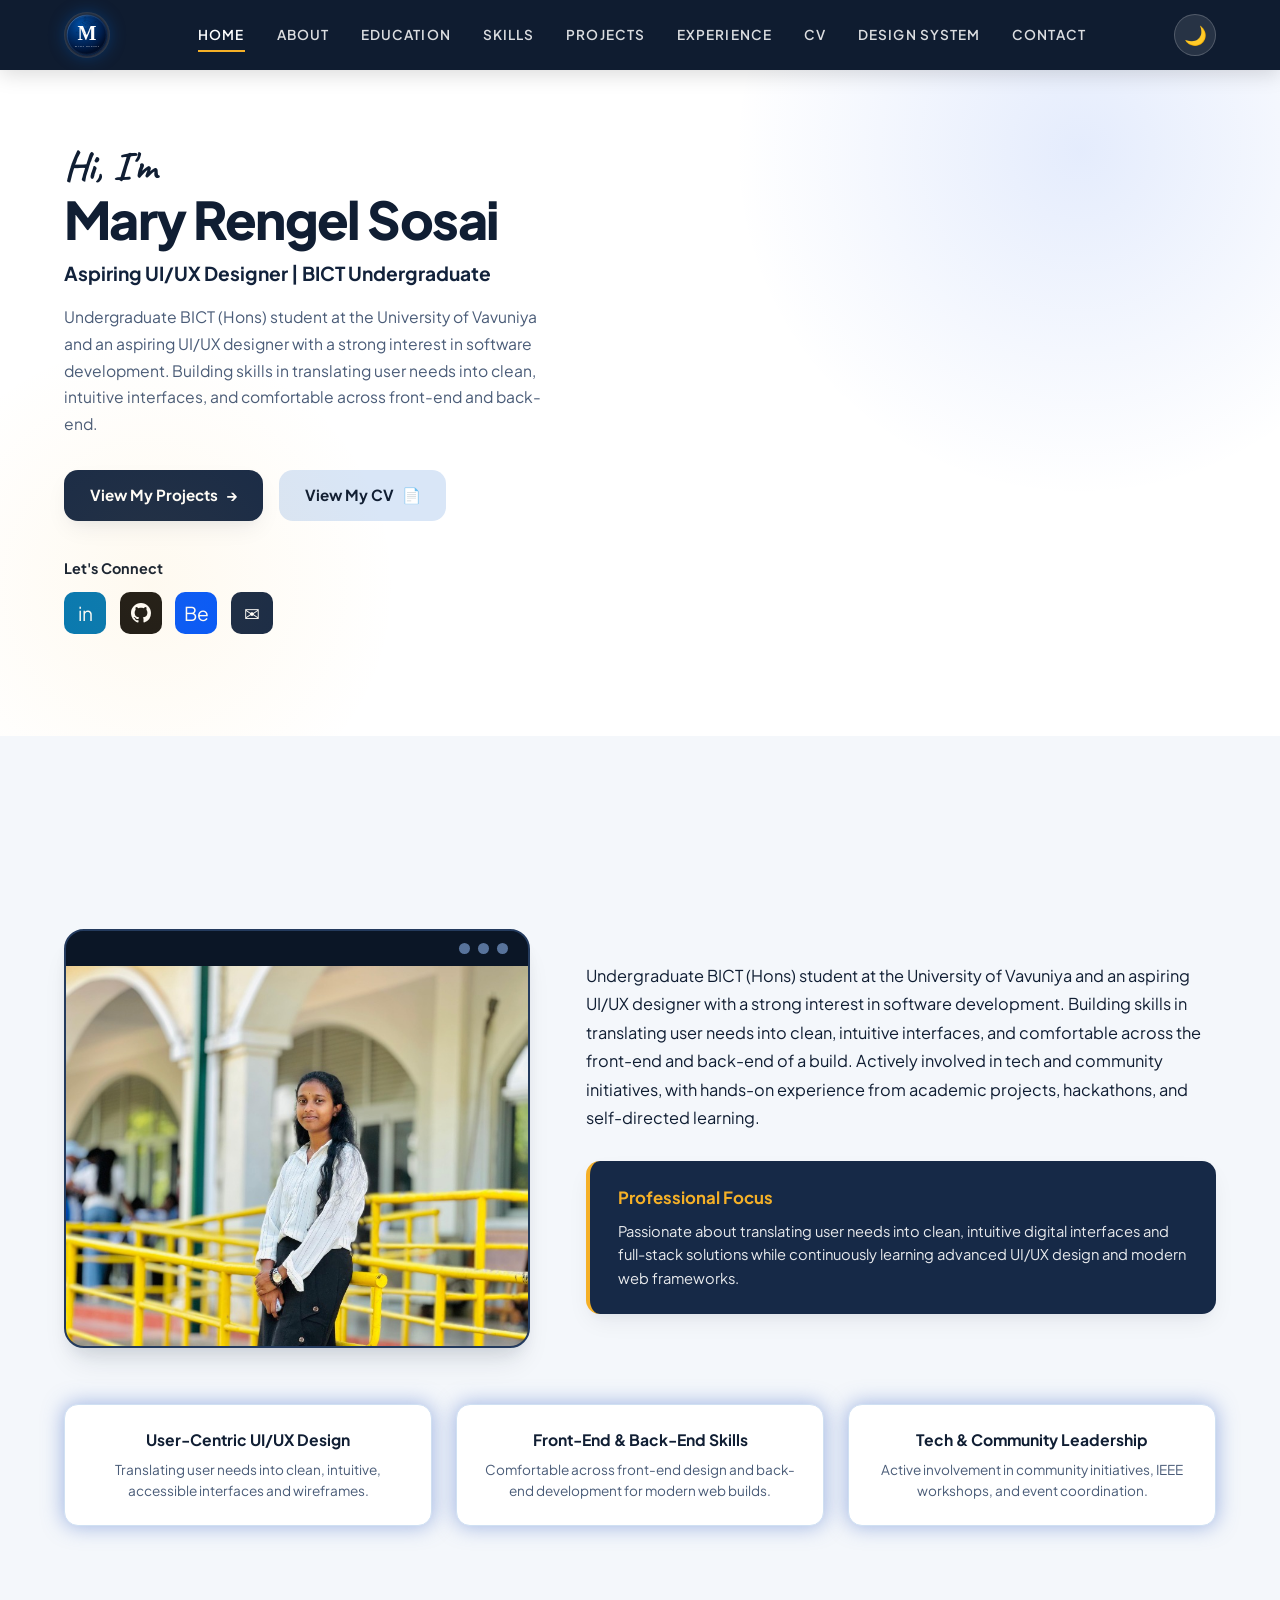
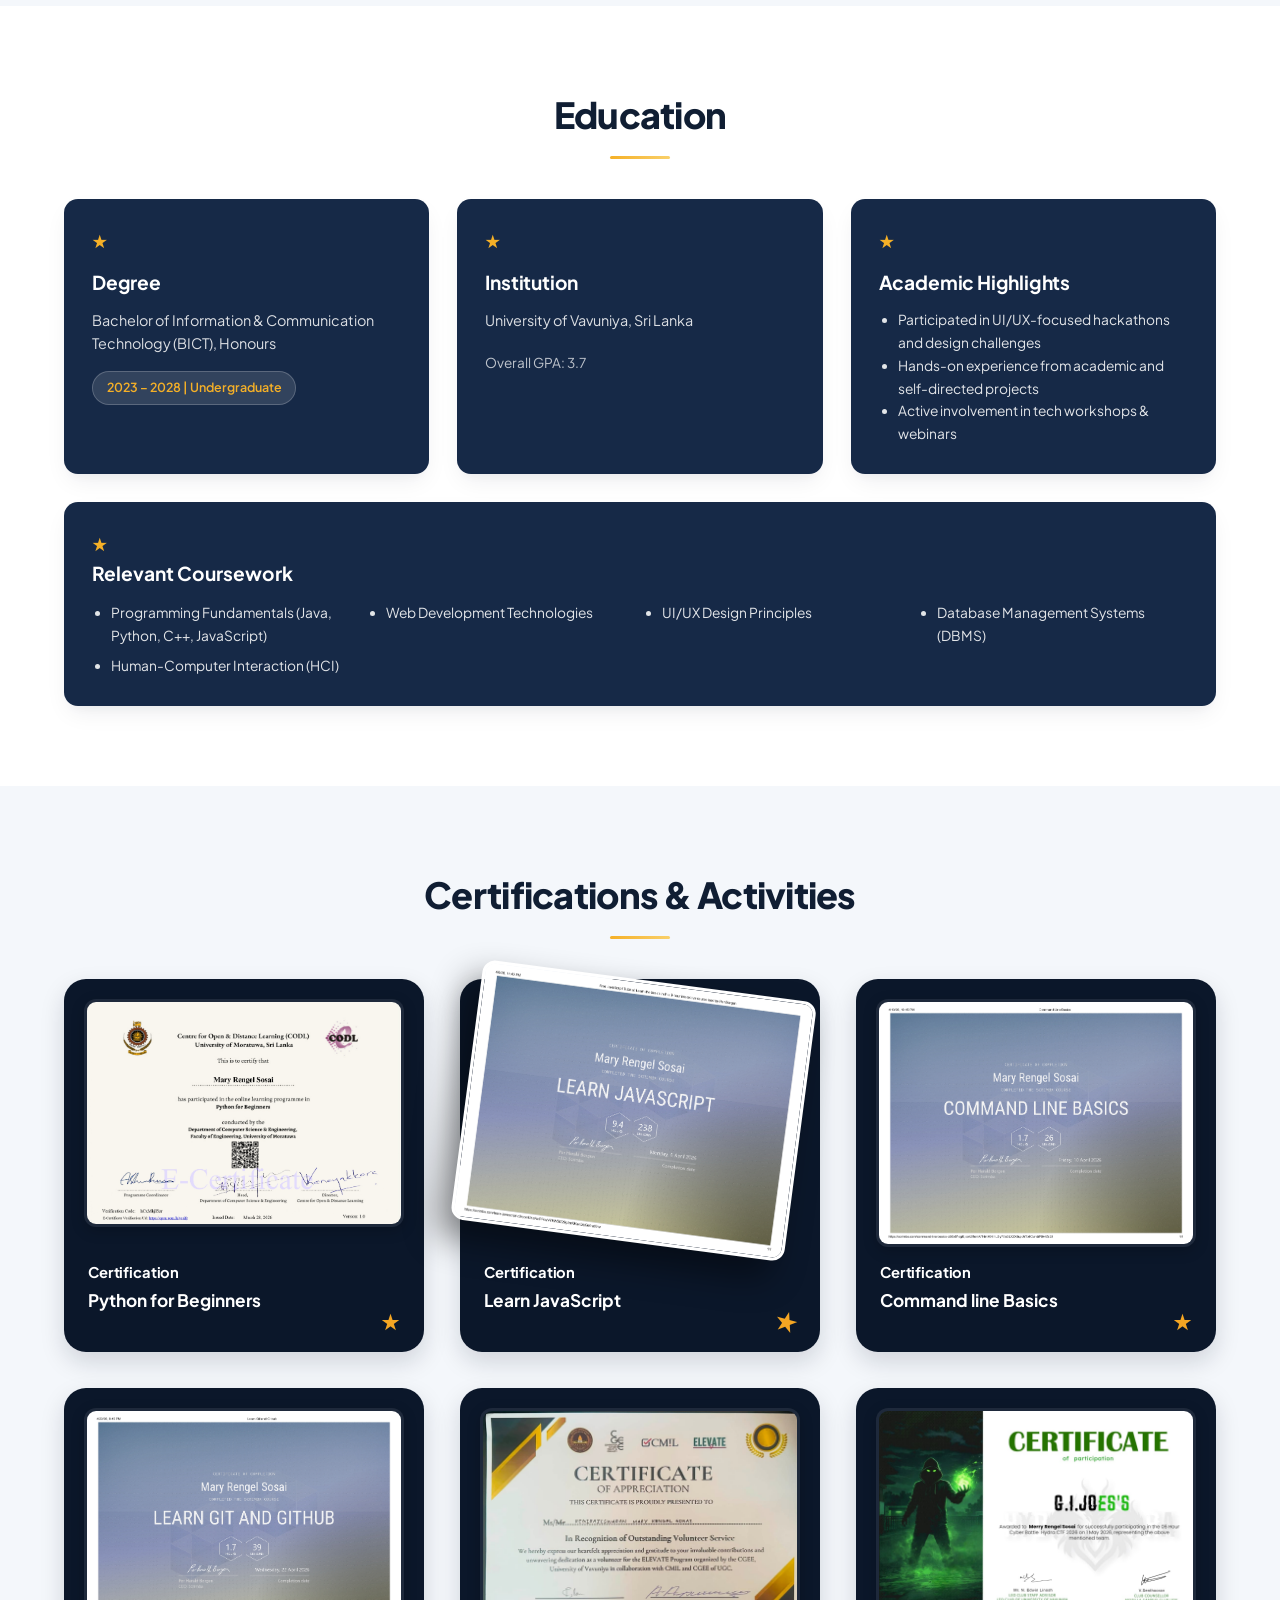
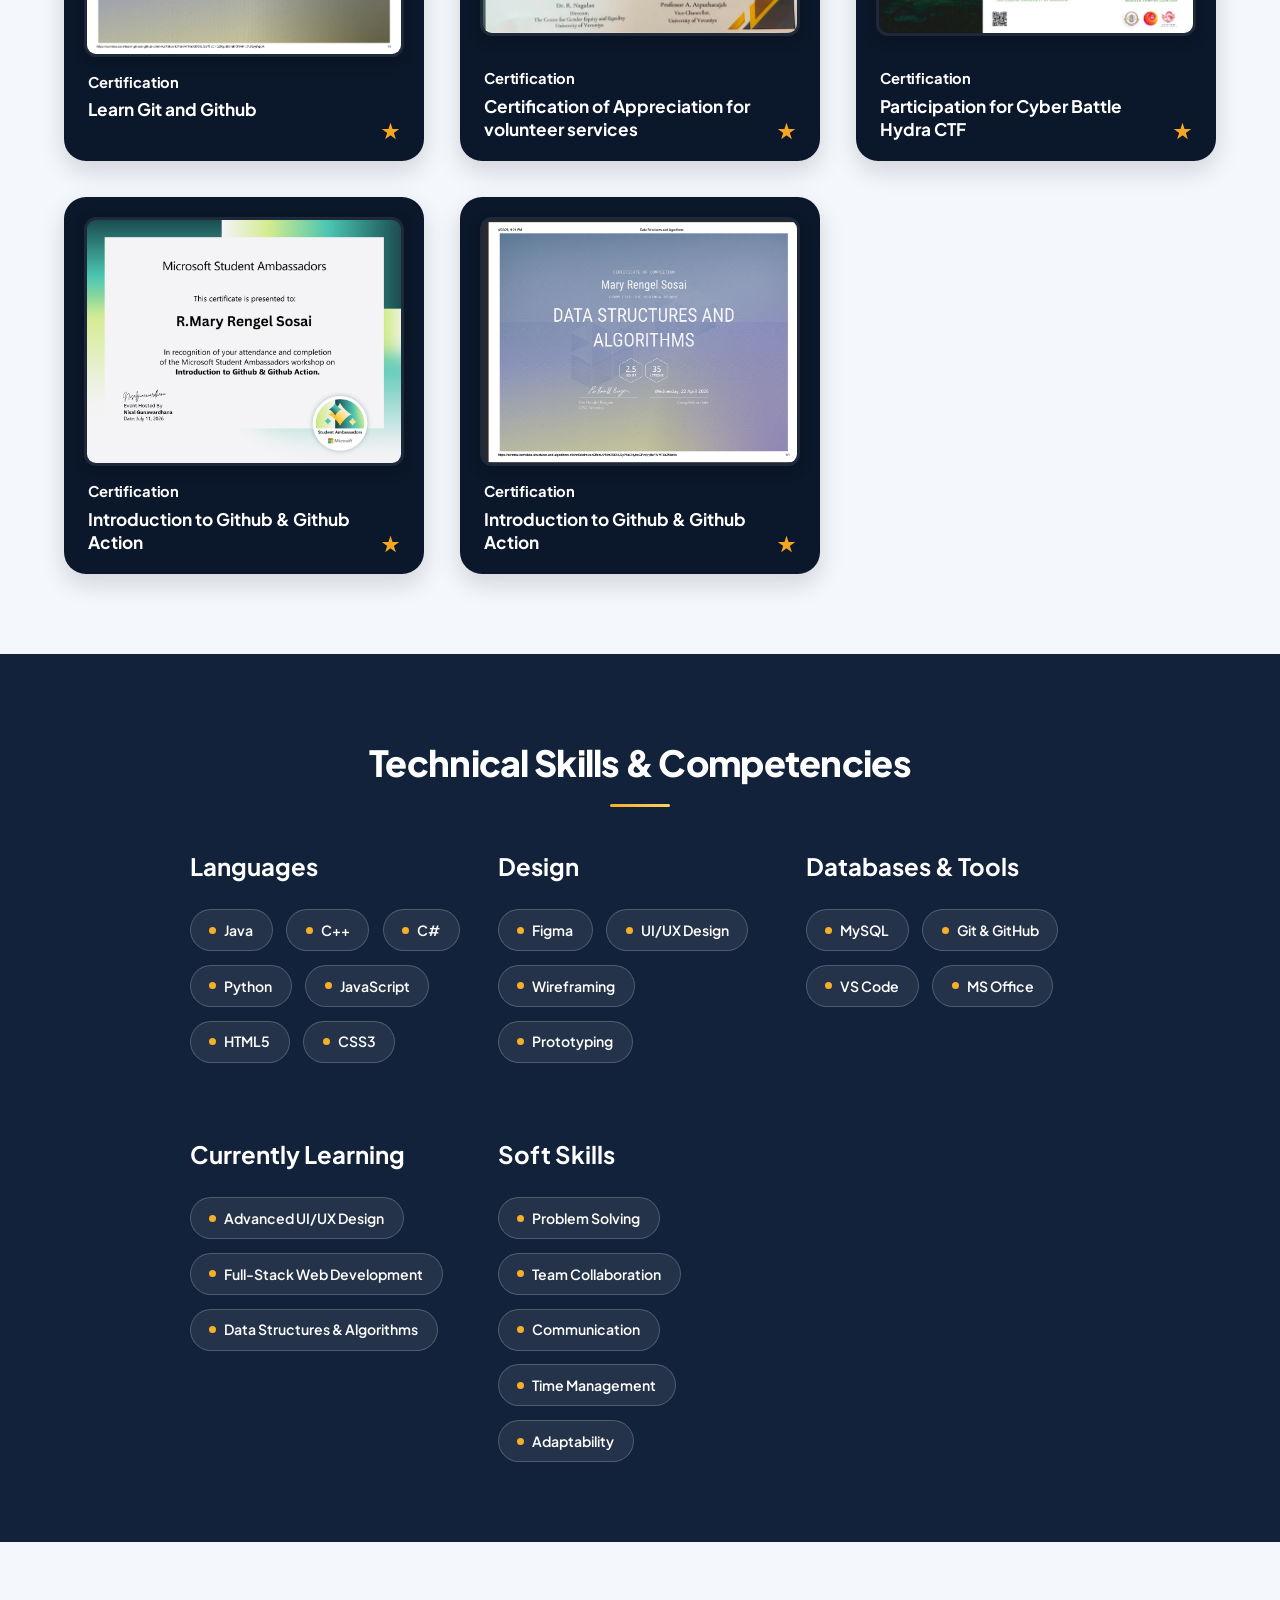
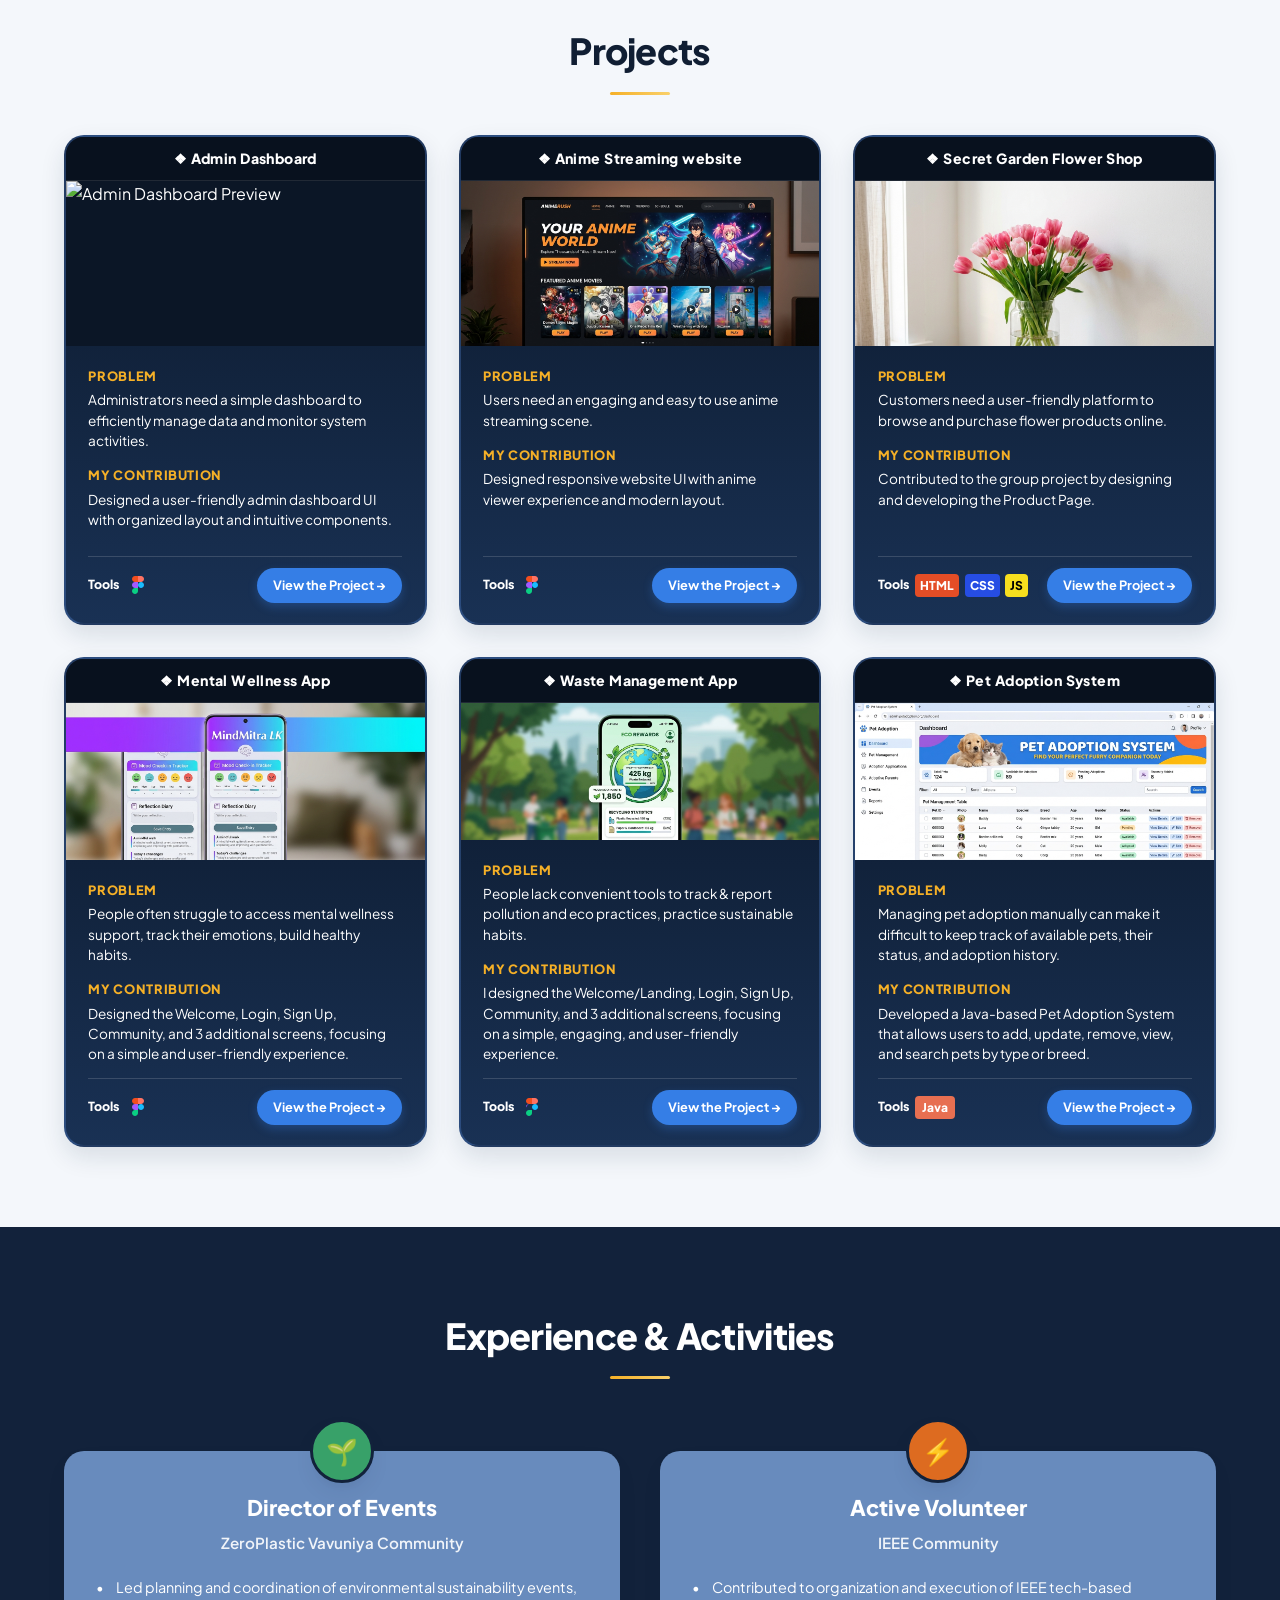
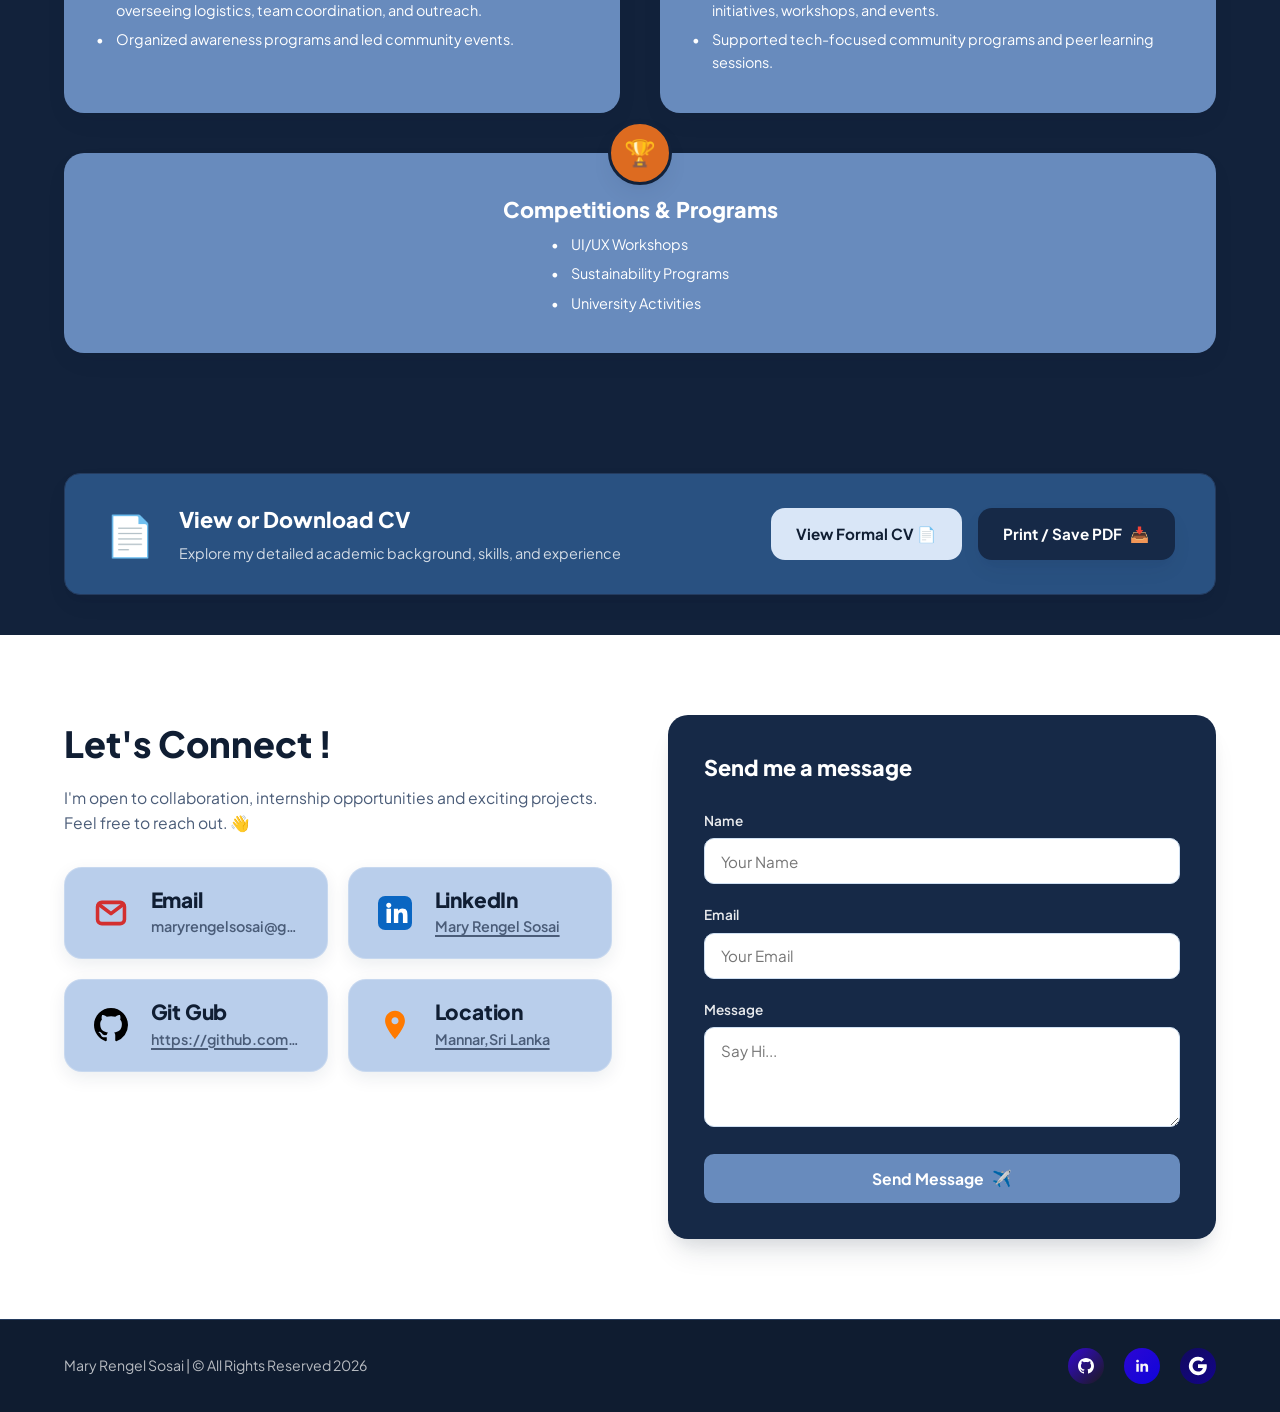
==== commit 7922b01e: "Use DashBoard-1.png as Admin Dashboard project thumbnail" ====
--- a/index.html
+++ b/index.html
@@ -369,7 +369,7 @@
             <div class="project-card-front">
               <div class="project-header-title">❖ Admin Dashboard</div>
               <div class="project-thumb">
-                <img src="assets/project-1.svg" alt="Admin Dashboard Preview">
+                <img src="DashBoard-1.png" alt="Admin Dashboard Preview">
               </div>
               <div class="project-body">
                 <p class="project-label">Problem</p>
--- a/css/style.css
+++ b/css/style.css
@@ -109,7 +109,7 @@
 body {
   font-family: var(--font-main);
   background-color: var(--bg-body);
-  color: var(--text-dark);
+  color:#ffffff;
   line-height: 1.6;
   overflow-x: hidden;
   -webkit-font-smoothing: antialiased;
@@ -1059,26 +1059,28 @@
 
 /* Front Face (Figma Card Design 1) */
 .project-card-front {
-  background: linear-gradient(180deg, #0a1128 0%, #1b2a4a 30%, #4a5b7a 65%, #a8b4c4 100%);
-  border: 2px solid #a4c2ea;
+  background: linear-gradient(180deg, #0b172a 0%, #12243e 50%, #193154 100%);
+  border: 2px solid rgba(100, 160, 255, 0.25);
   display: flex;
   flex-direction: column;
   transition: box-shadow 0.3s ease, border-color 0.3s ease;
+  color: #ffffff;
 }
 
 .project-card:hover .project-card-front {
-  box-shadow: 0 14px 30px rgba(18, 38, 69, 0.2);
-  border-color: #84aee2;
+  box-shadow: 0 16px 36px rgba(0, 0, 0, 0.5), 0 0 25px rgba(37, 99, 235, 0.3);
+  border-color: rgba(96, 165, 250, 0.6);
 }
 
 .project-header-title {
-  background-color: #12233c;
+  background-color: #08111e;
   color: #ffffff;
   text-align: center;
   padding: 0.65rem 1rem;
   font-size: 0.88rem;
   font-weight: 800;
   letter-spacing: 0.03em;
+  border-bottom: 1px solid rgba(255, 255, 255, 0.1);
 }
 
 .project-thumb {
@@ -1106,20 +1108,22 @@
   display: flex;
   flex-direction: column;
   flex-grow: 1;
-  color: #12233c;
+  color: #ffffff;
 }
 
 .project-label {
   font-size: 0.8rem;
   font-weight: 800;
-  color: #12233c;
-  margin-bottom: 0.2rem;
+  color: var(--text-accent-gold);
+  margin-bottom: 0.25rem;
+  text-transform: uppercase;
+  letter-spacing: 0.05em;
 }
 
 .project-text {
-  font-size: 0.82rem;
-  line-height: 1.45;
-  color: #263852;
+  font-size: 0.85rem;
+  line-height: 1.5;
+  color: #ffffff;
   margin-bottom: 0.85rem;
 }
 
@@ -1129,7 +1133,7 @@
   justify-content: space-between;
   align-items: center;
   padding-top: 0.65rem;
-  border-top: 1px solid rgba(18, 35, 60, 0.15);
+  border-top: 1px solid rgba(255, 255, 255, 0.15);
 }
 
 .tools-wrap {
@@ -1139,9 +1143,9 @@
 }
 
 .tools-label {
-  font-size: 0.75rem;
+  font-size: 0.78rem;
   font-weight: 800;
-  color: #12233c;
+  color: #ffffff;
 }
 
 .tech-icons-badge {
@@ -1588,16 +1592,132 @@
   left: 0;
   width: 100%;
   height: 100%;
-  background-color: rgba(15, 28, 48, 0.85);
-  backdrop-filter: blur(5px);
-  z-index: 2000;
+  background-color: rgba(6, 13, 24, 0.88);
+  backdrop-filter: blur(12px);
+  -webkit-backdrop-filter: blur(12px);
+  z-index: 2500;
   align-items: center;
   justify-content: center;
-  padding: 2rem;
+  padding: 1.5rem;
+  opacity: 0;
+  transition: opacity 0.3s cubic-bezier(0.4, 0, 0.2, 1);
 }
 
 .modal.active {
   display: flex;
+  opacity: 1;
+}
+
+.modal-content {
+  position: relative;
+  background-color: #ffffff;
+  color: #101e33;
+  border-radius: 24px;
+  max-width: 920px;
+  width: 94%;
+  max-height: 90vh;
+  display: flex;
+  flex-direction: column;
+  align-items: center;
+  padding: 1.5rem 1.5rem 1.75rem 1.5rem;
+  box-shadow: 0 25px 60px -10px rgba(0, 0, 0, 0.6), 0 0 40px rgba(37, 99, 235, 0.25);
+  border: 1px solid var(--border-light);
+  transform: scale(0.92) translateY(20px);
+  transition: transform 0.35s cubic-bezier(0.34, 1.56, 0.64, 1), background-color 0.4s ease;
+  overflow: hidden;
+}
+
+.modal.active .modal-content {
+  transform: scale(1) translateY(0);
+}
+
+[data-theme="dark"] .modal-content {
+  background-color: #0d1e35;
+  color: #e6f0fa;
+  border-color: rgba(100, 160, 255, 0.25);
+  box-shadow: 0 25px 60px -10px rgba(0, 0, 0, 0.95), 0 0 50px rgba(37, 99, 235, 0.35);
+}
+
+.modal-close {
+  position: absolute;
+  top: 1rem;
+  right: 1.25rem;
+  font-size: 1.8rem;
+  font-weight: 700;
+  color: #4a5c78;
+  cursor: pointer;
+  width: 40px;
+  height: 40px;
+  display: flex;
+  align-items: center;
+  justify-content: center;
+  border-radius: 50%;
+  background: rgba(0, 0, 0, 0.06);
+  border: none;
+  transition: all 0.25s ease;
+  z-index: 10;
+  line-height: 1;
+}
+
+.modal-close:hover {
+  background: rgba(239, 68, 68, 0.2);
+  color: #ef4444;
+  transform: rotate(90deg) scale(1.1);
+}
+
+[data-theme="dark"] .modal-close {
+  background: rgba(255, 255, 255, 0.12);
+  color: #e6f0fa;
+}
+
+[data-theme="dark"] .modal-close:hover {
+  background: rgba(239, 68, 68, 0.3);
+  color: #ff6b6b;
+}
+
+#modalTitle {
+  font-size: 1.25rem;
+  font-weight: 800;
+  color: var(--text-dark);
+  margin-bottom: 1rem;
+  padding-right: 0;
+  text-align: center;
+  line-height: 1.3;
+}
+
+[data-theme="dark"] #modalTitle {
+  color: #e6f0fa;
+}
+
+.modal-img-wrap {
+  flex: 1;
+  display: flex;
+  align-items: center;
+  justify-content: center;
+  overflow: hidden;
+  min-height: 0;
+  width: 100%;
+}
+
+/* Ensure modal action buttons are centered */
+.modal-actions {
+  width: 100%;
+  display: flex;
+  justify-content: center;
+  gap: 0.5rem;
+  margin-top: 1rem;
+}
+
+#modalImg {
+  max-width: 100%;
+  max-height: 72vh;
+  width: auto;
+  height: auto;
+  margin: 0 auto;
+  border-radius: 12px;
+  box-shadow: 0 10px 30px rgba(0, 0, 0, 0.35);
+  display: block;
+  object-fit: contain;
 }
 
 /* CV Document Viewer Modal Styles */
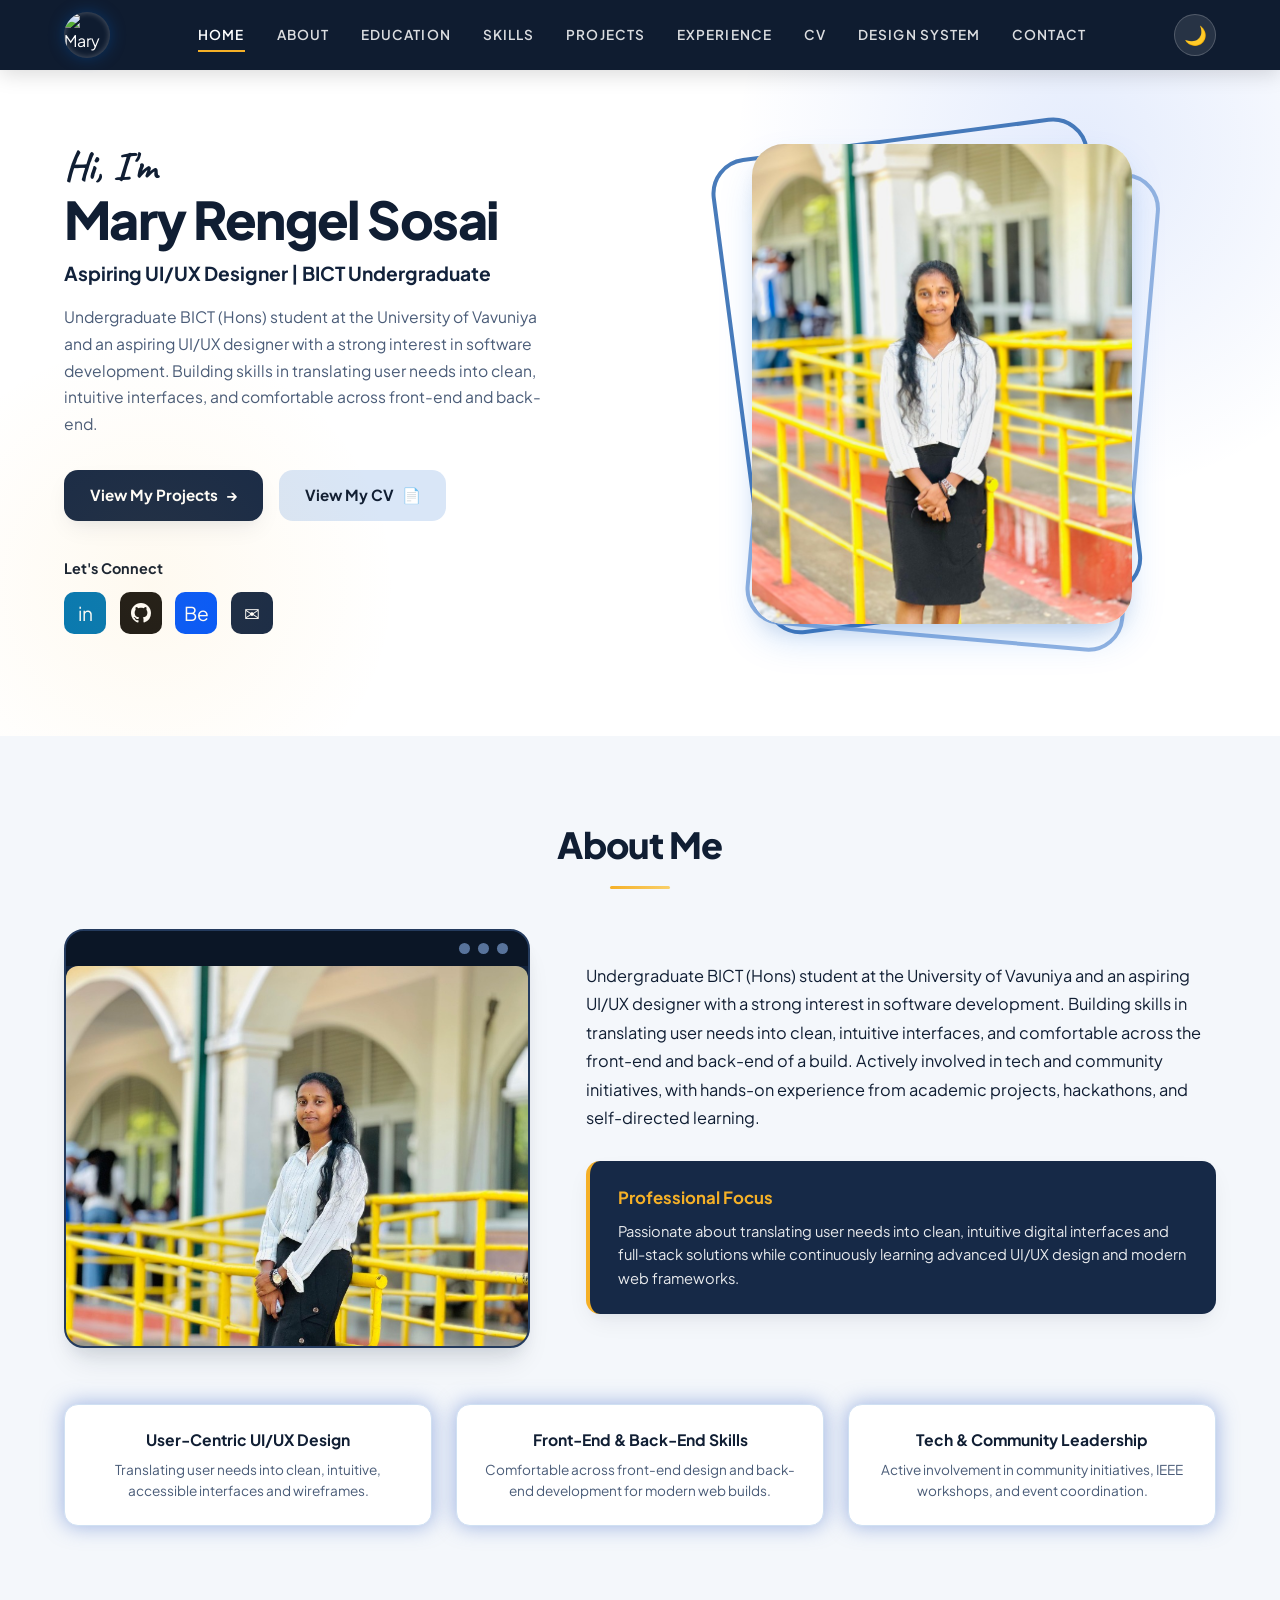
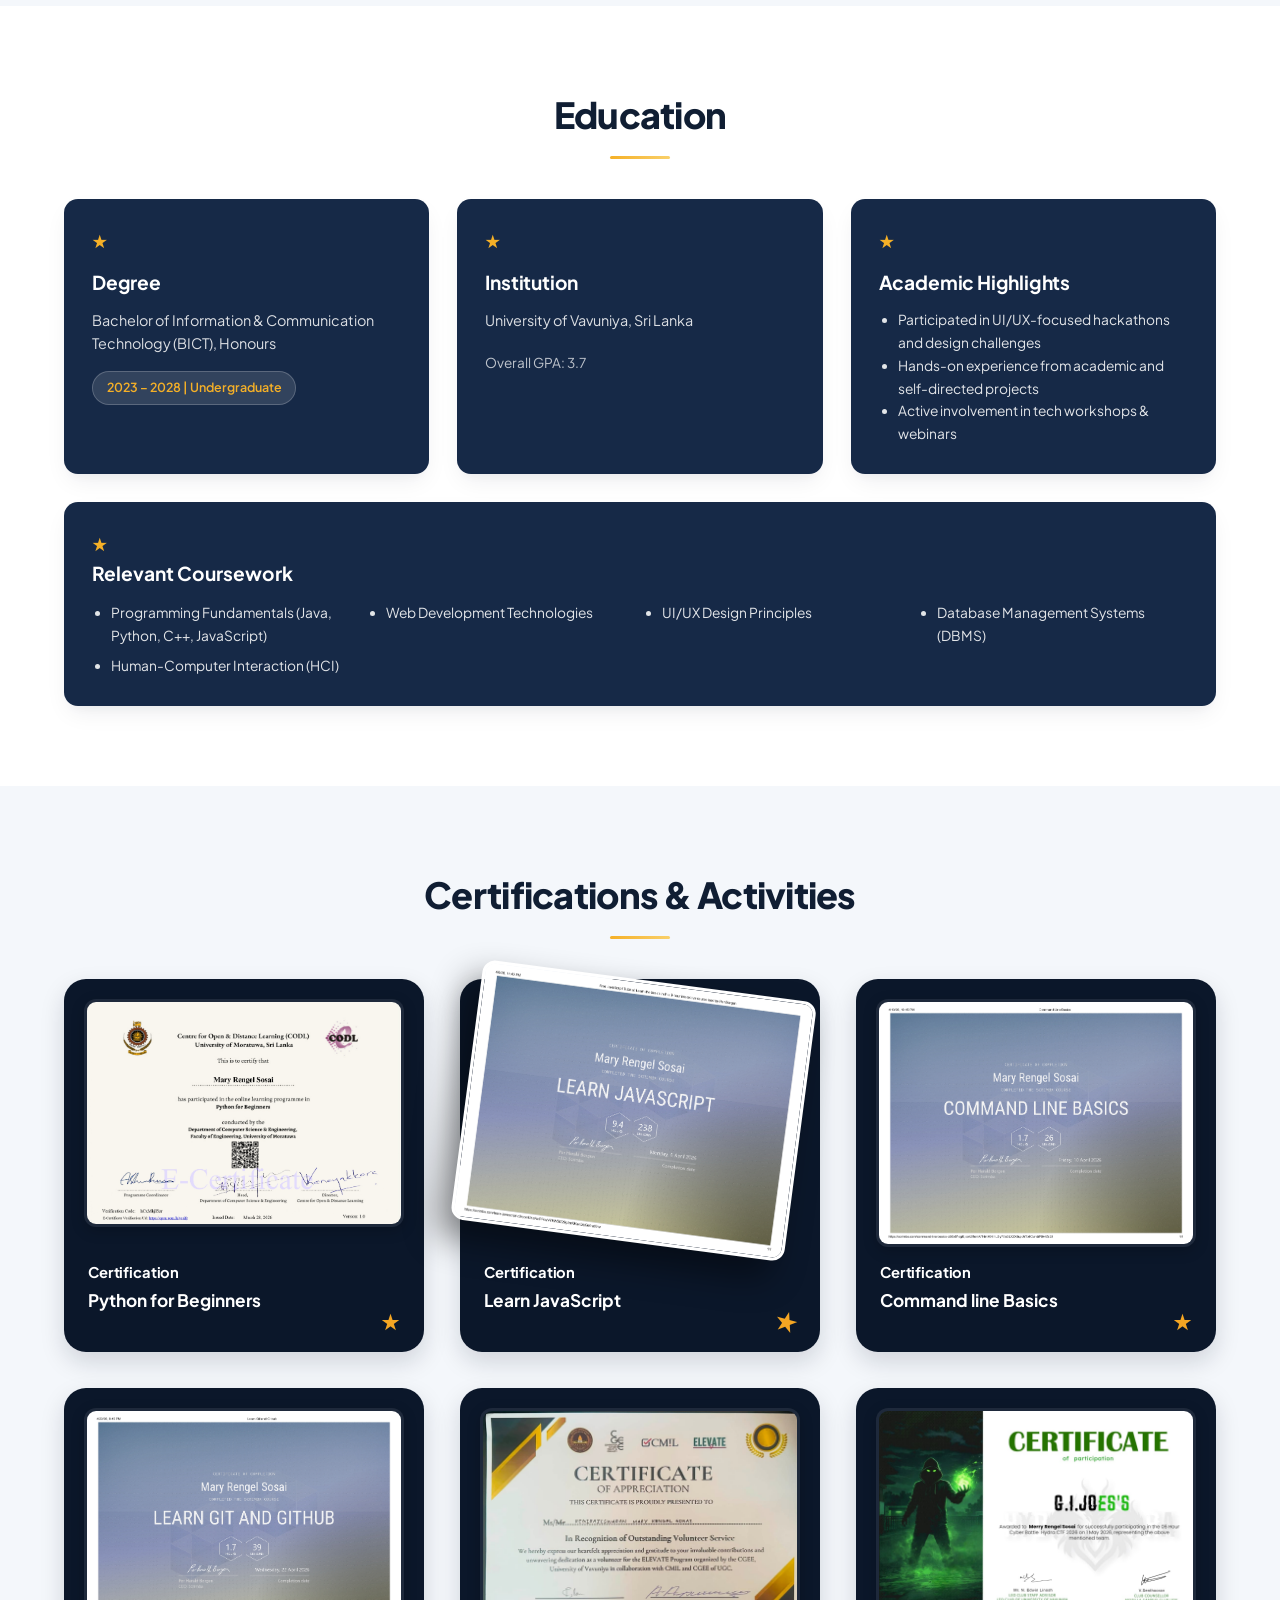
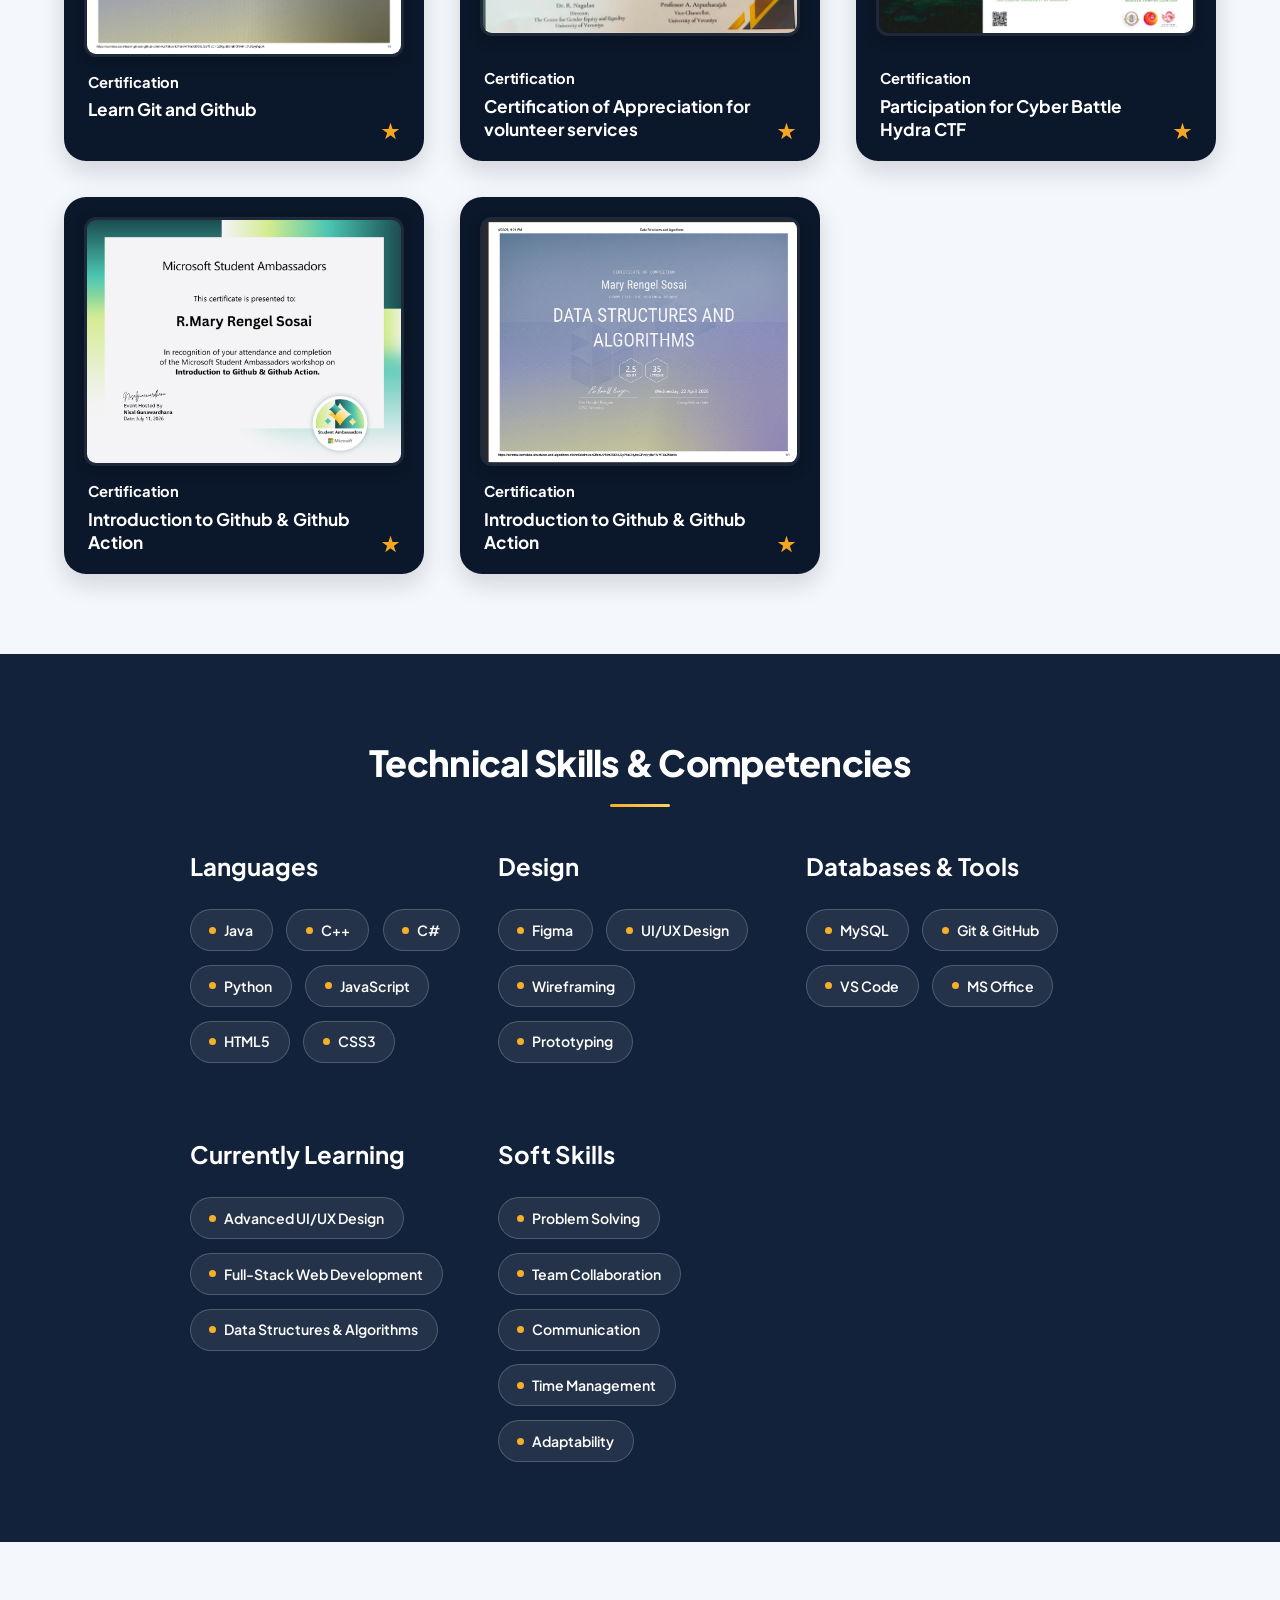
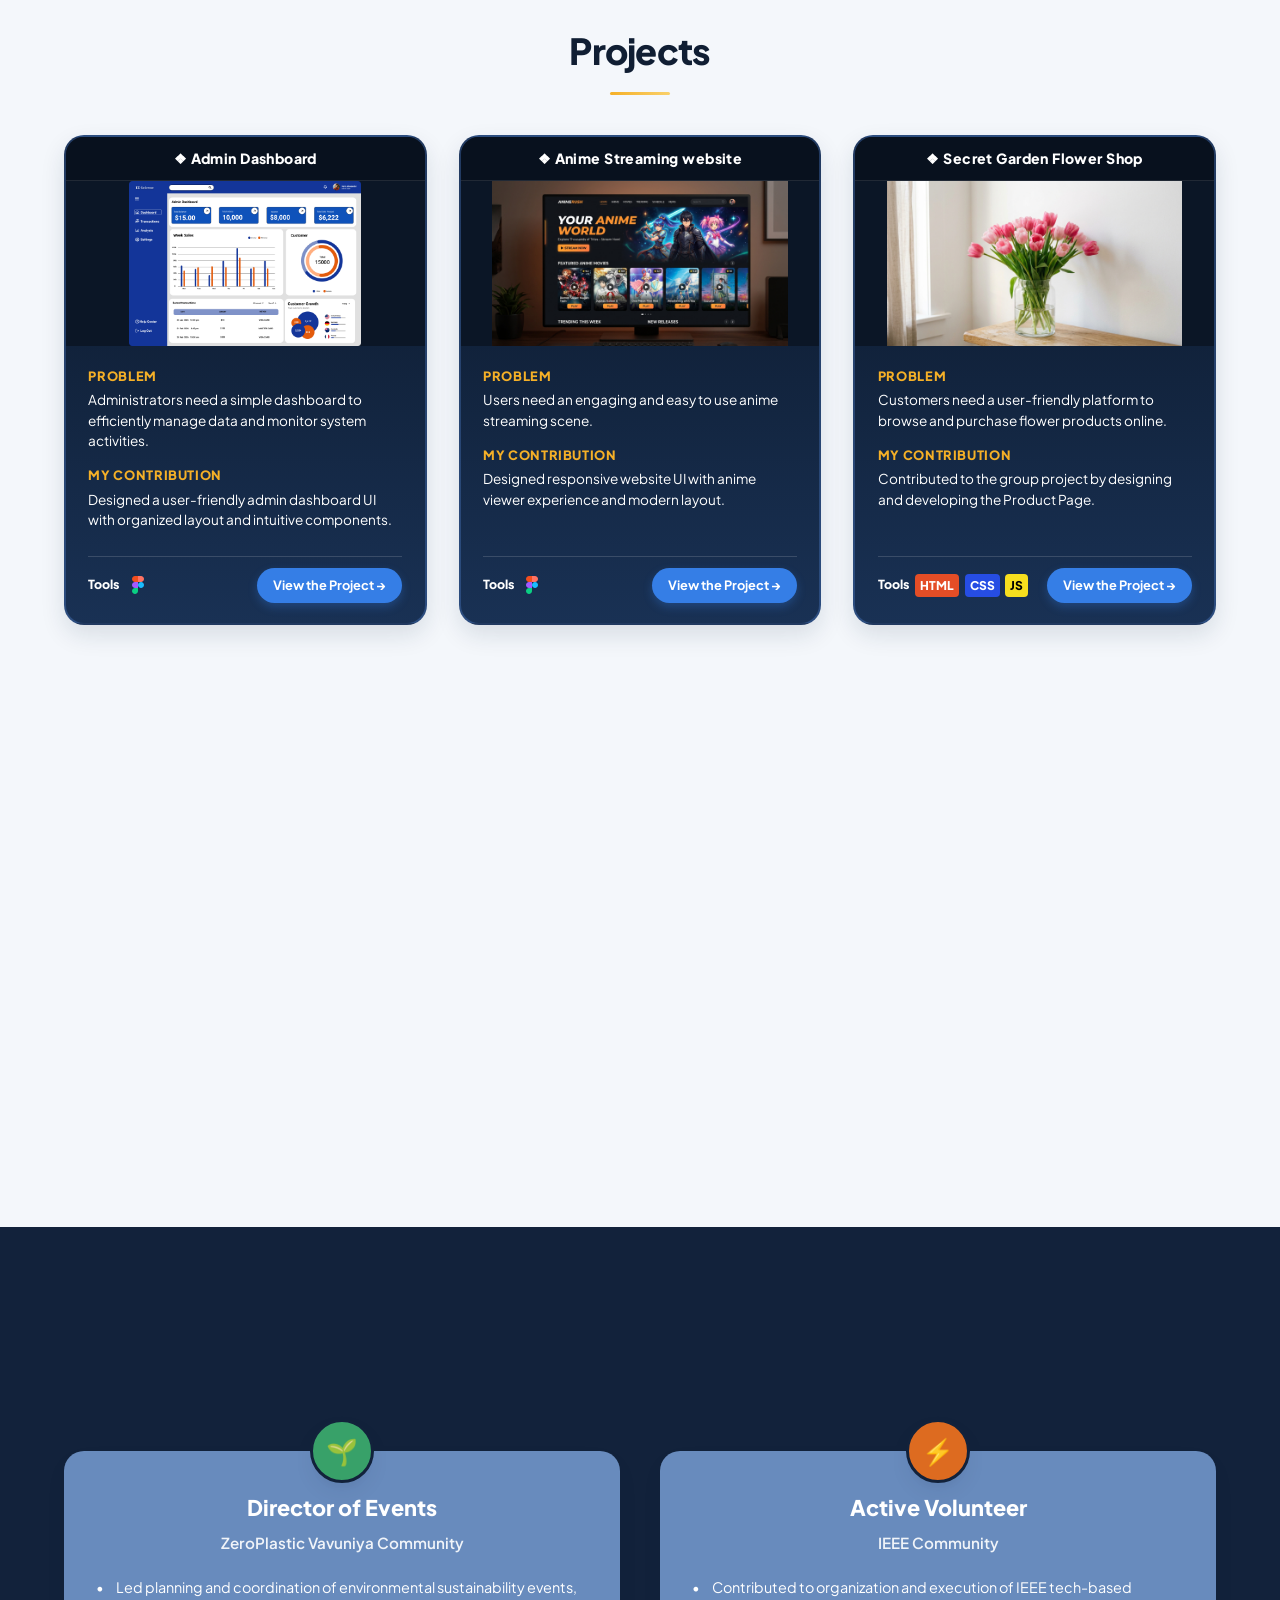
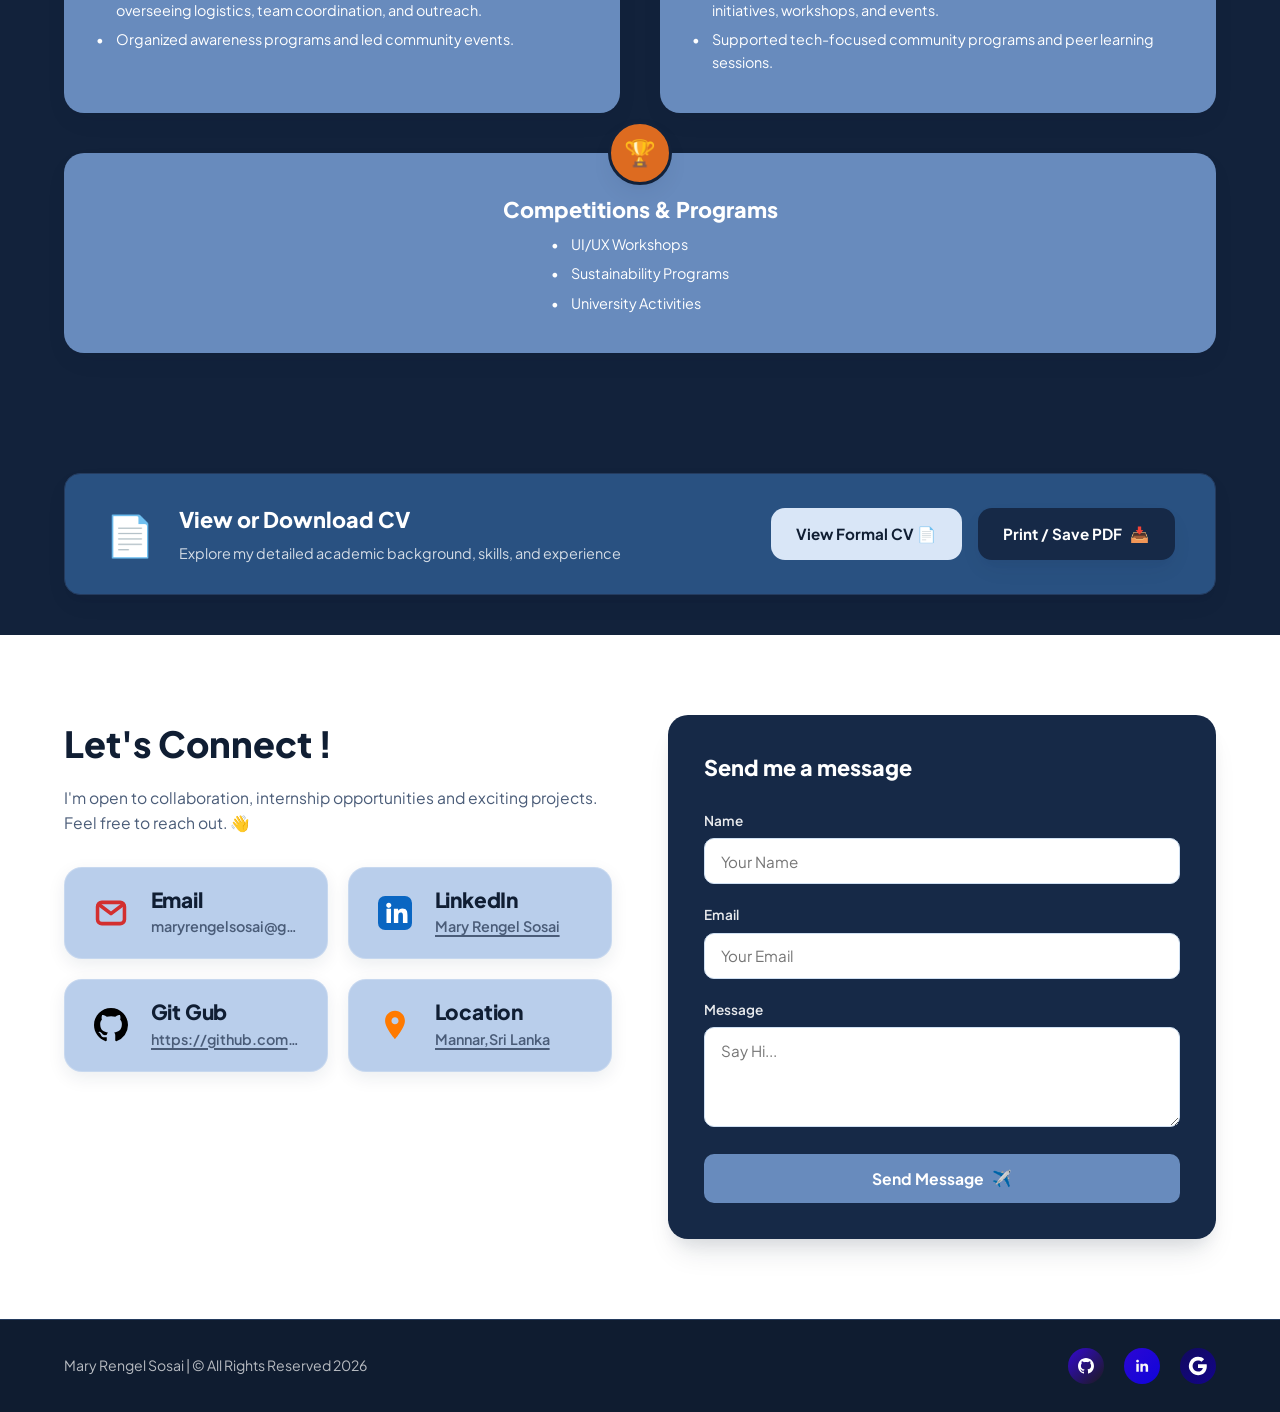
==== commit 41d2110d: "Save workspace changes before push" ====
--- a/index.html
+++ b/index.html
@@ -539,7 +539,7 @@
                 <p class="project-text">People lack convenient tools to track &amp; report pollution and eco practices, practice sustainable habits.</p>
                 
                 <p class="project-label">My Contribution</p>
-                <p class="project-text">I designed the Welcome/Landing, Login, Sign Up, Community, and 3 additional screens, focusing on a simple, engaging, and user-friendly experience.</p>
+                <p class="project-text">I designed the Welcome/Landing, Login, Sign Up, Community, and 3 additional screens, focusing user-friendly experience.</p>
                 
                 <div class="project-footer">
                   <div class="tools-wrap">
--- a/css/style.css
+++ b/css/style.css
@@ -690,7 +690,7 @@
   color: var(--text-white);
   box-shadow: var(--shadow-md);
   border-left: 4px solid var(--text-accent-gold);
-  transition: transform var(--transition-normal), box-shadow var(--transition-normal), background-color 0.4s ease;
+ transition: transform var(--transition-normal), box-shadow var(--transition-normal), background-color 0.4s ease;
 }
 .career-objective-card:hover{
   background-color: #002156;
@@ -1094,7 +1094,7 @@
 .project-thumb img {
   width: 100%;
   height: 100%;
-  object-fit: cover;
+  object-fit:contain;
   object-position: top center;
   transition: transform 0.4s ease;
 }
@@ -1603,6 +1603,9 @@
   transition: opacity 0.3s cubic-bezier(0.4, 0, 0.2, 1);
 }
 
+/* Make certificate cards feel clickable */
+.cert-card { cursor: pointer; }
+
 .modal.active {
   display: flex;
   opacity: 1;
@@ -1718,6 +1721,22 @@
   box-shadow: 0 10px 30px rgba(0, 0, 0, 0.35);
   display: block;
   object-fit: contain;
+}
+
+/* About/profile picture hover-only effect */
+.window-body img {
+  display: block;
+  max-width: 100%;
+  height:inherit;
+  border-radius: 12px;
+  box-shadow: 0 18px 40px rgba(2,6,23,0.24);
+  transition: transform 0.32s ease, box-shadow 0.32s ease;
+  will-change: transform;
+}
+
+.window-body img:hover {
+  transform: translateY(-6px) scale(1.02);
+  box-shadow: 0 26px 60px rgba(2,6,23,0.32);
 }
 
 /* CV Document Viewer Modal Styles */
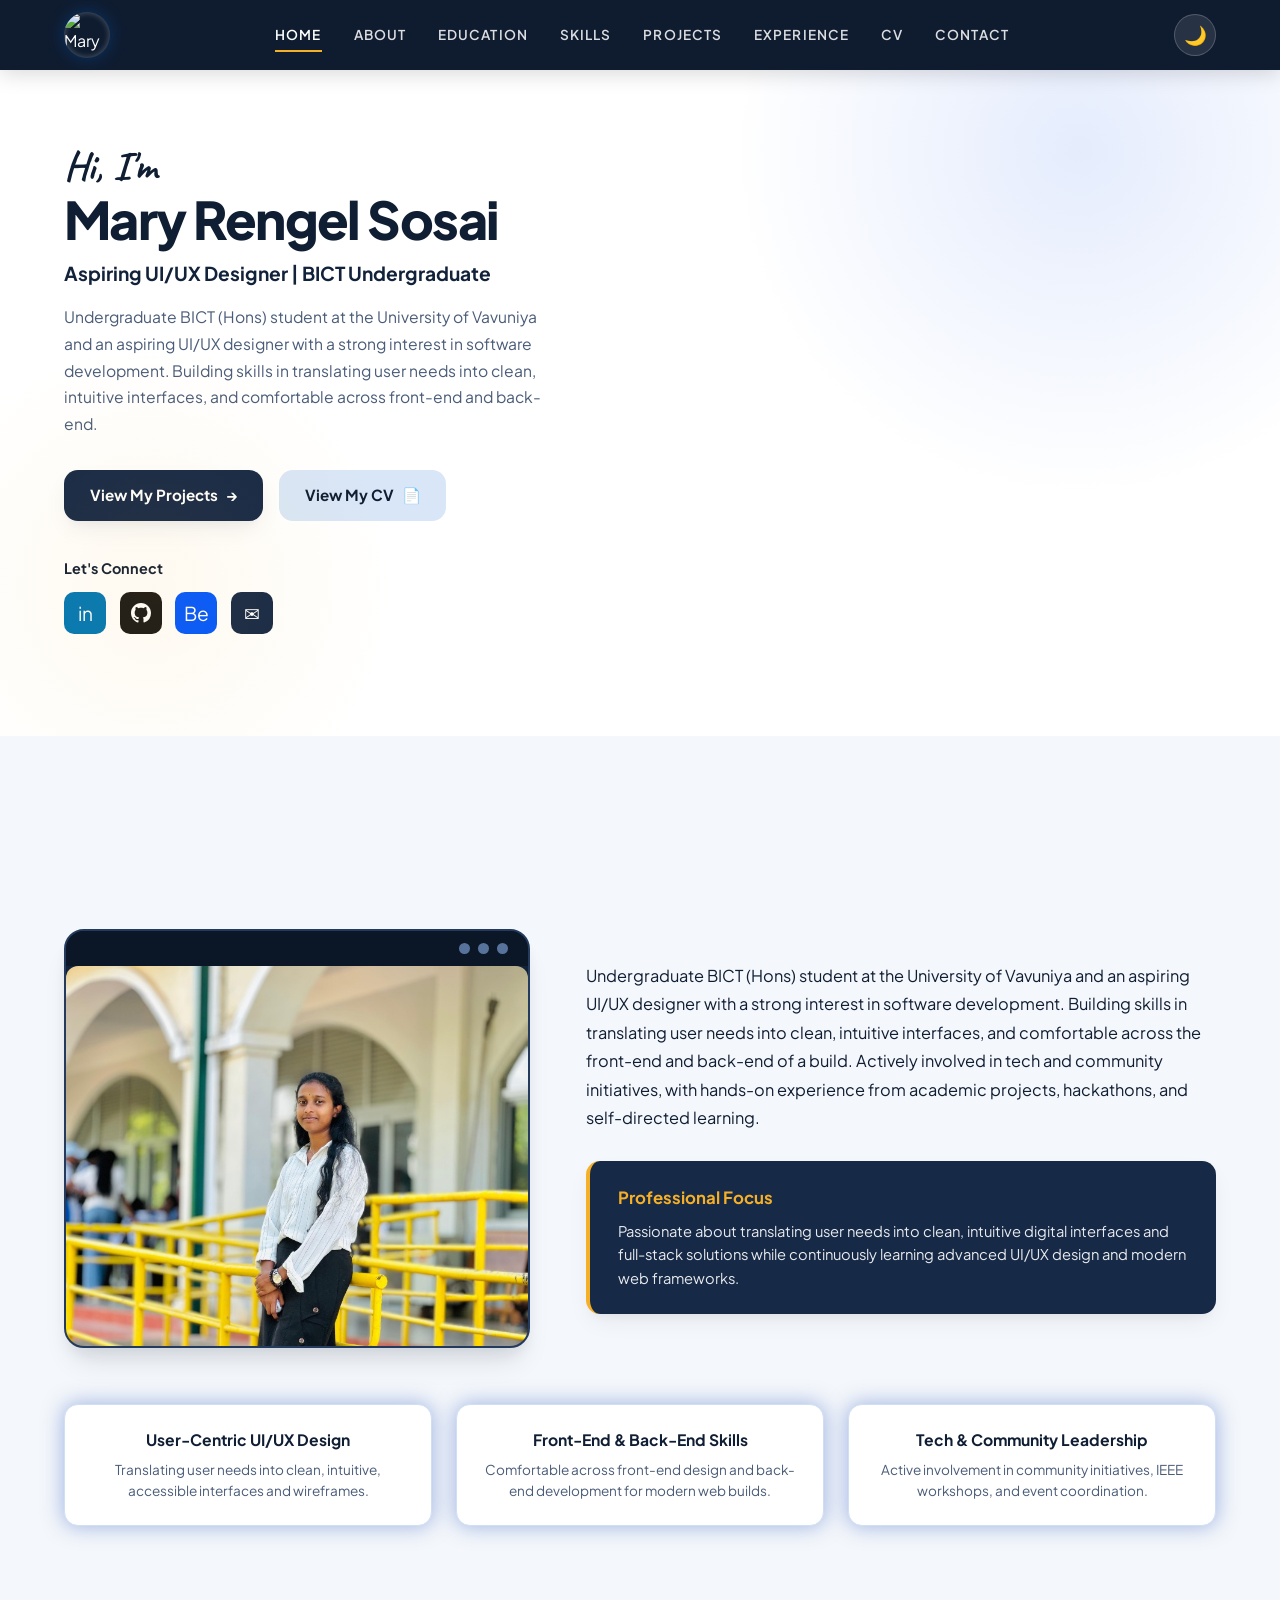
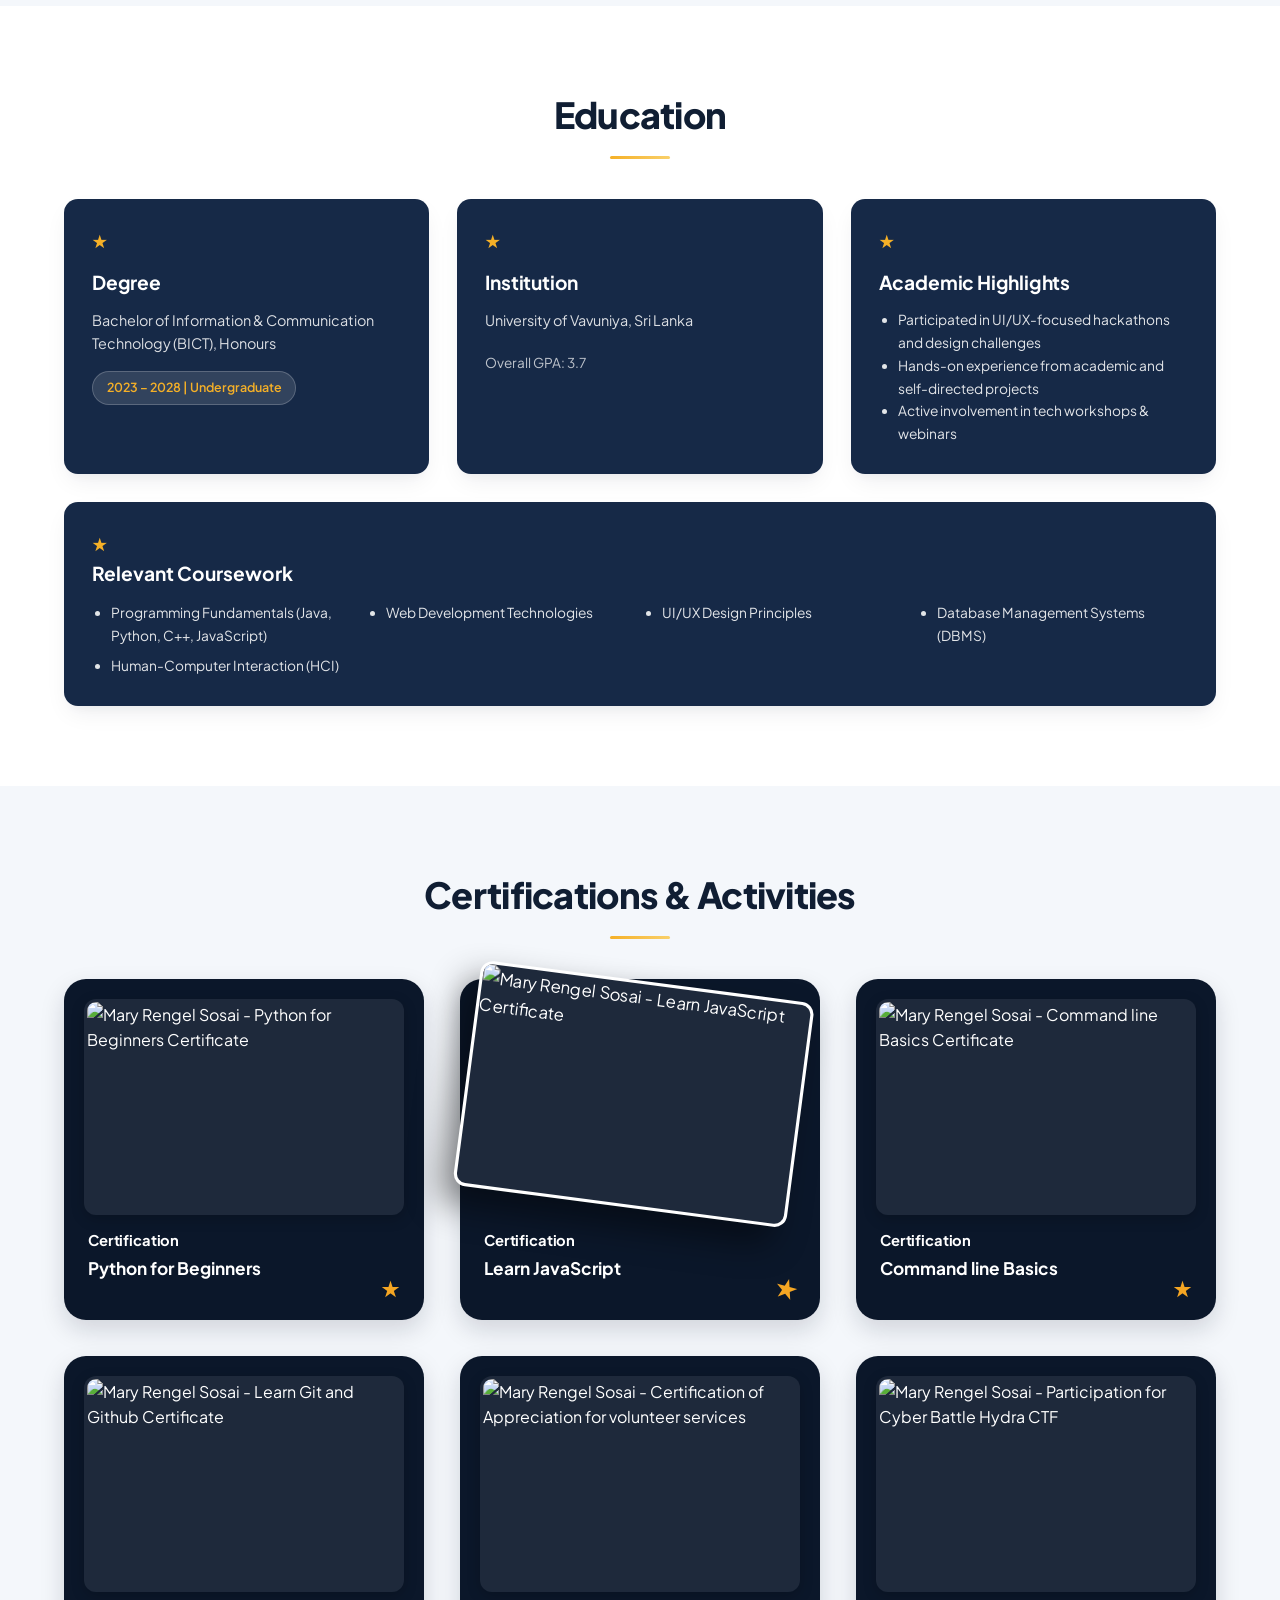
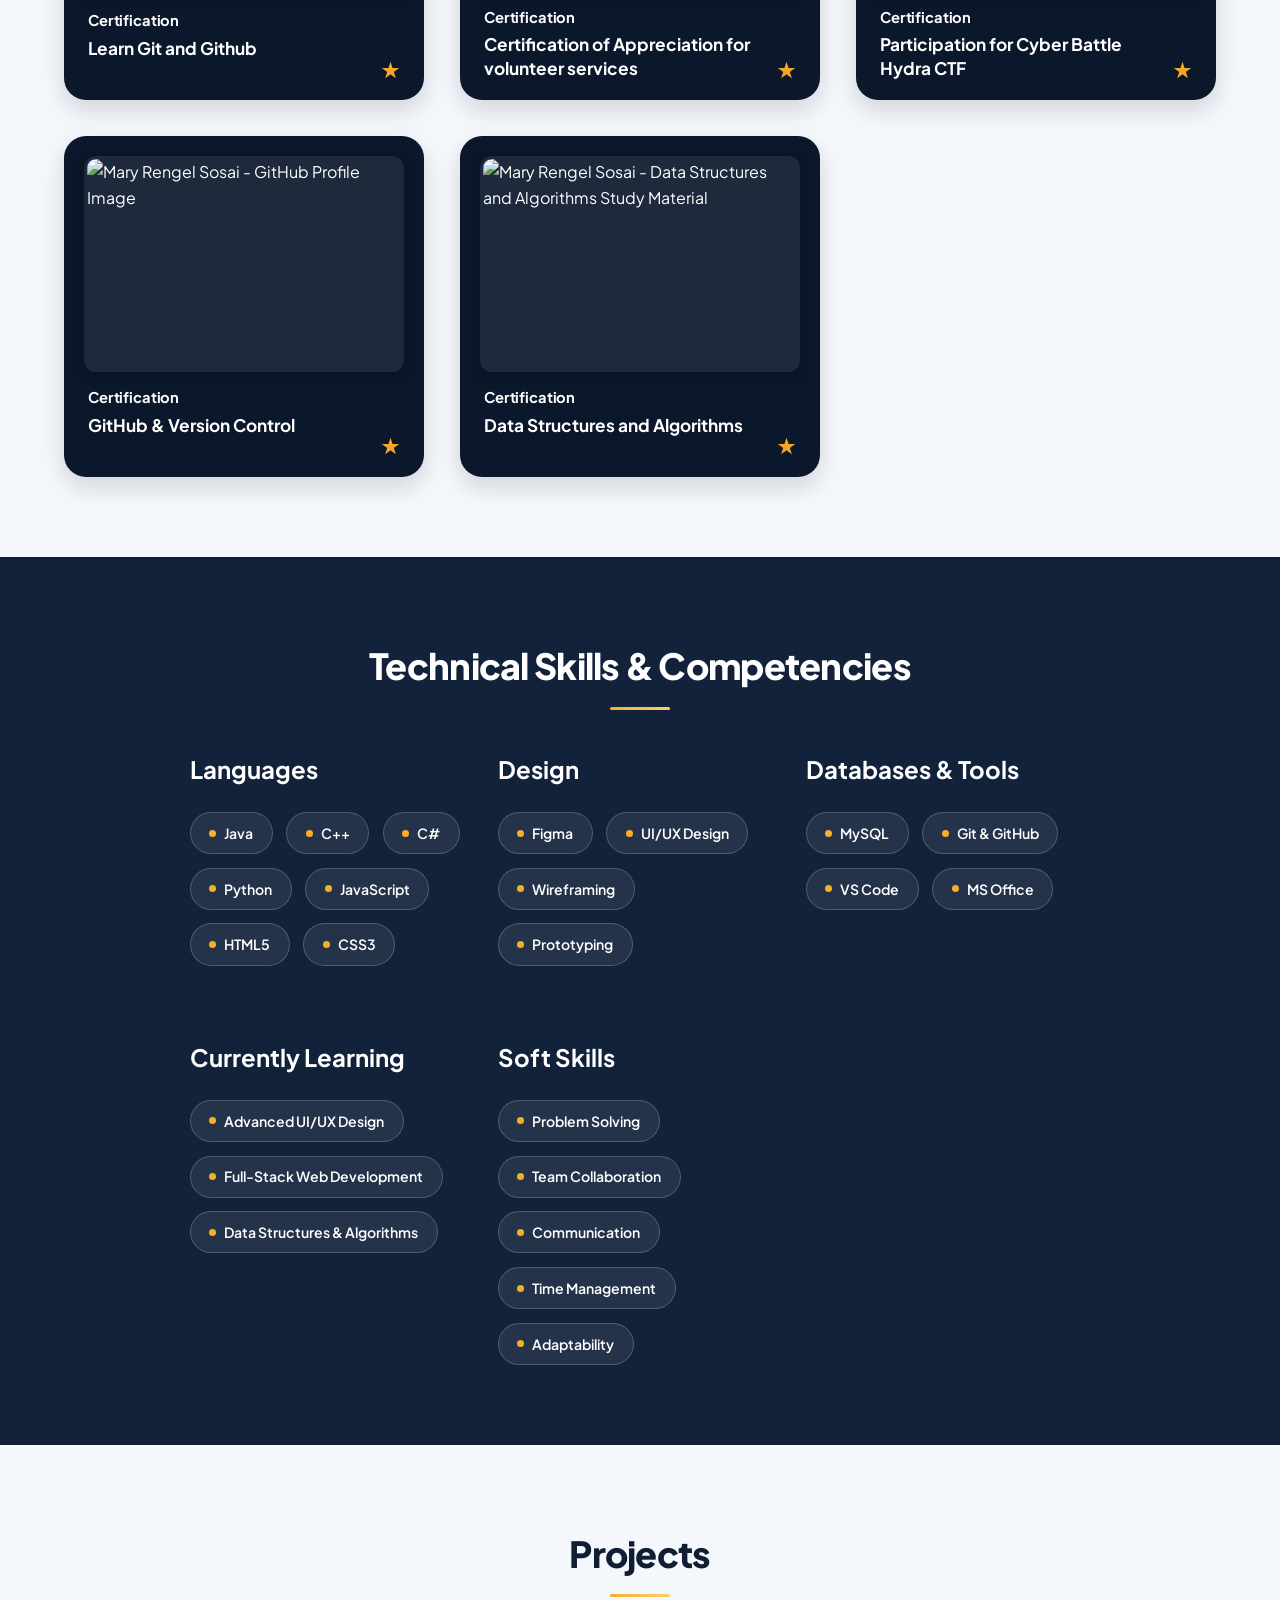
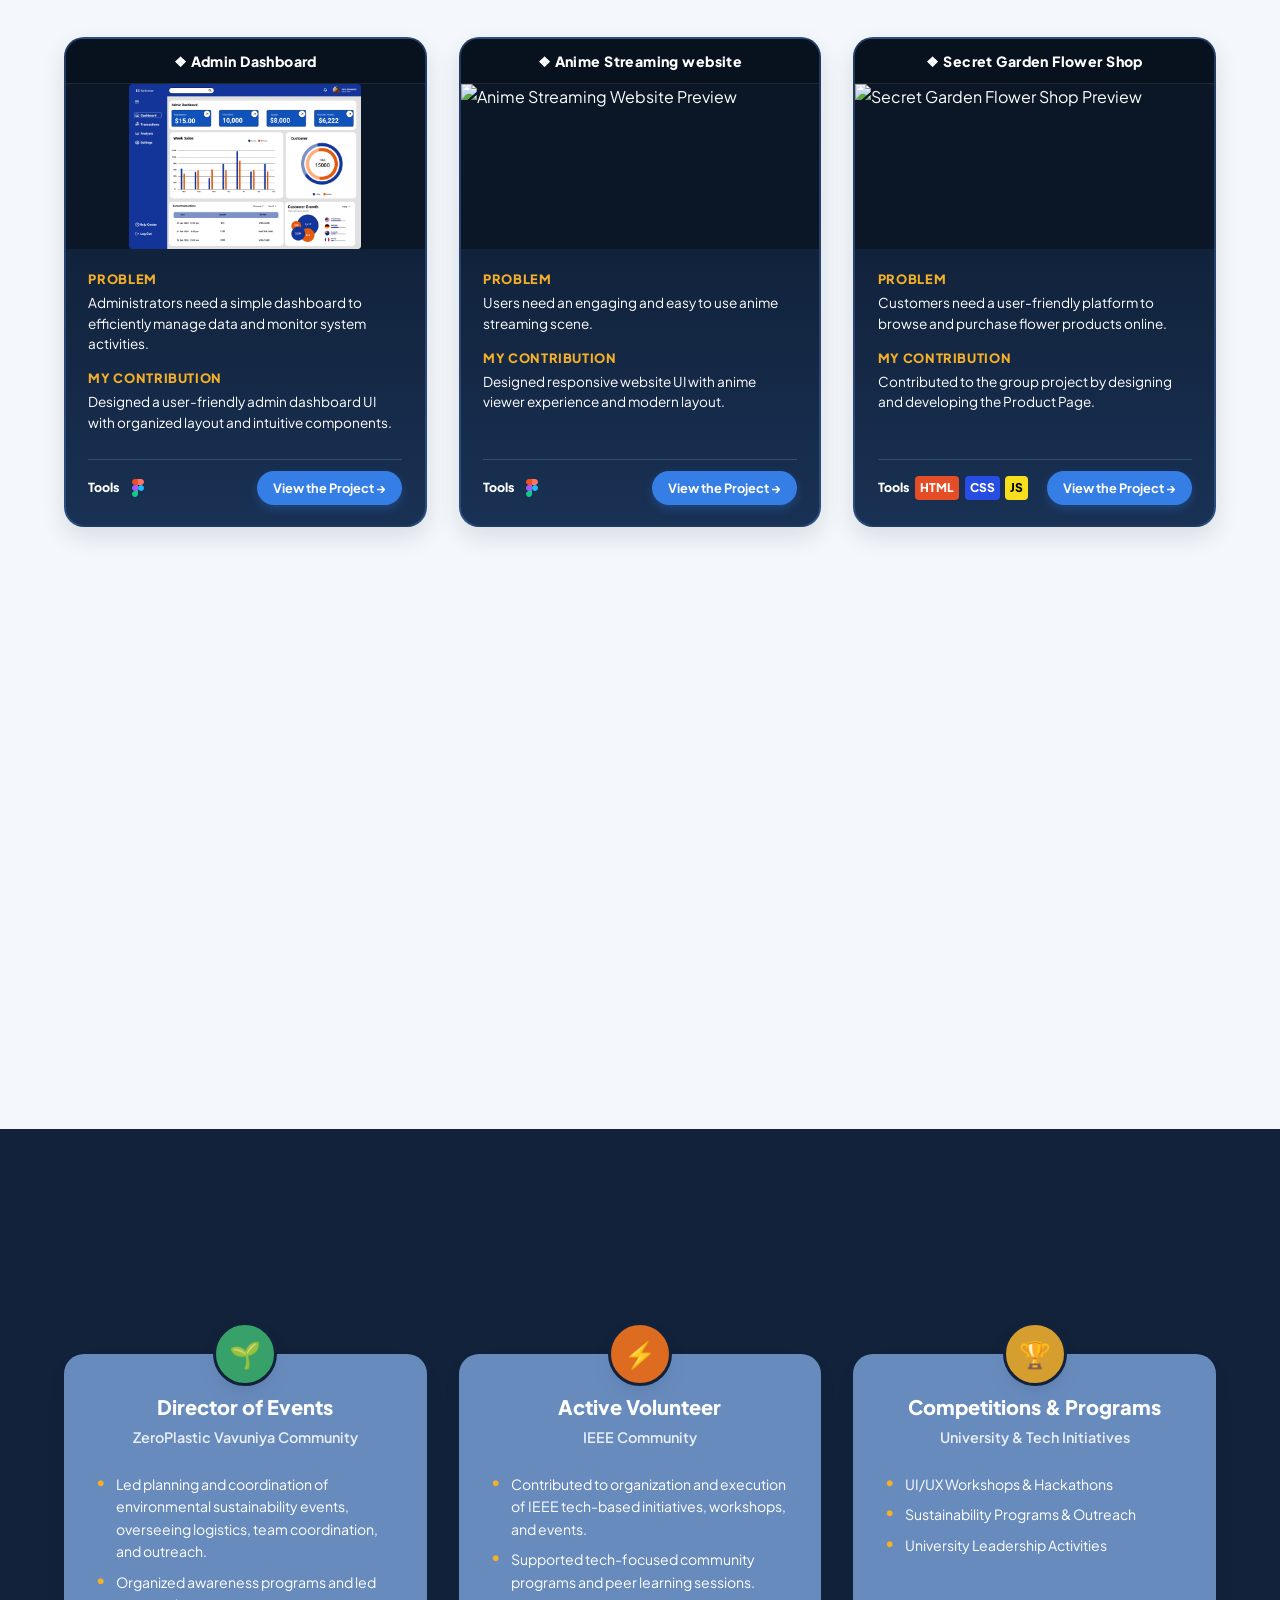
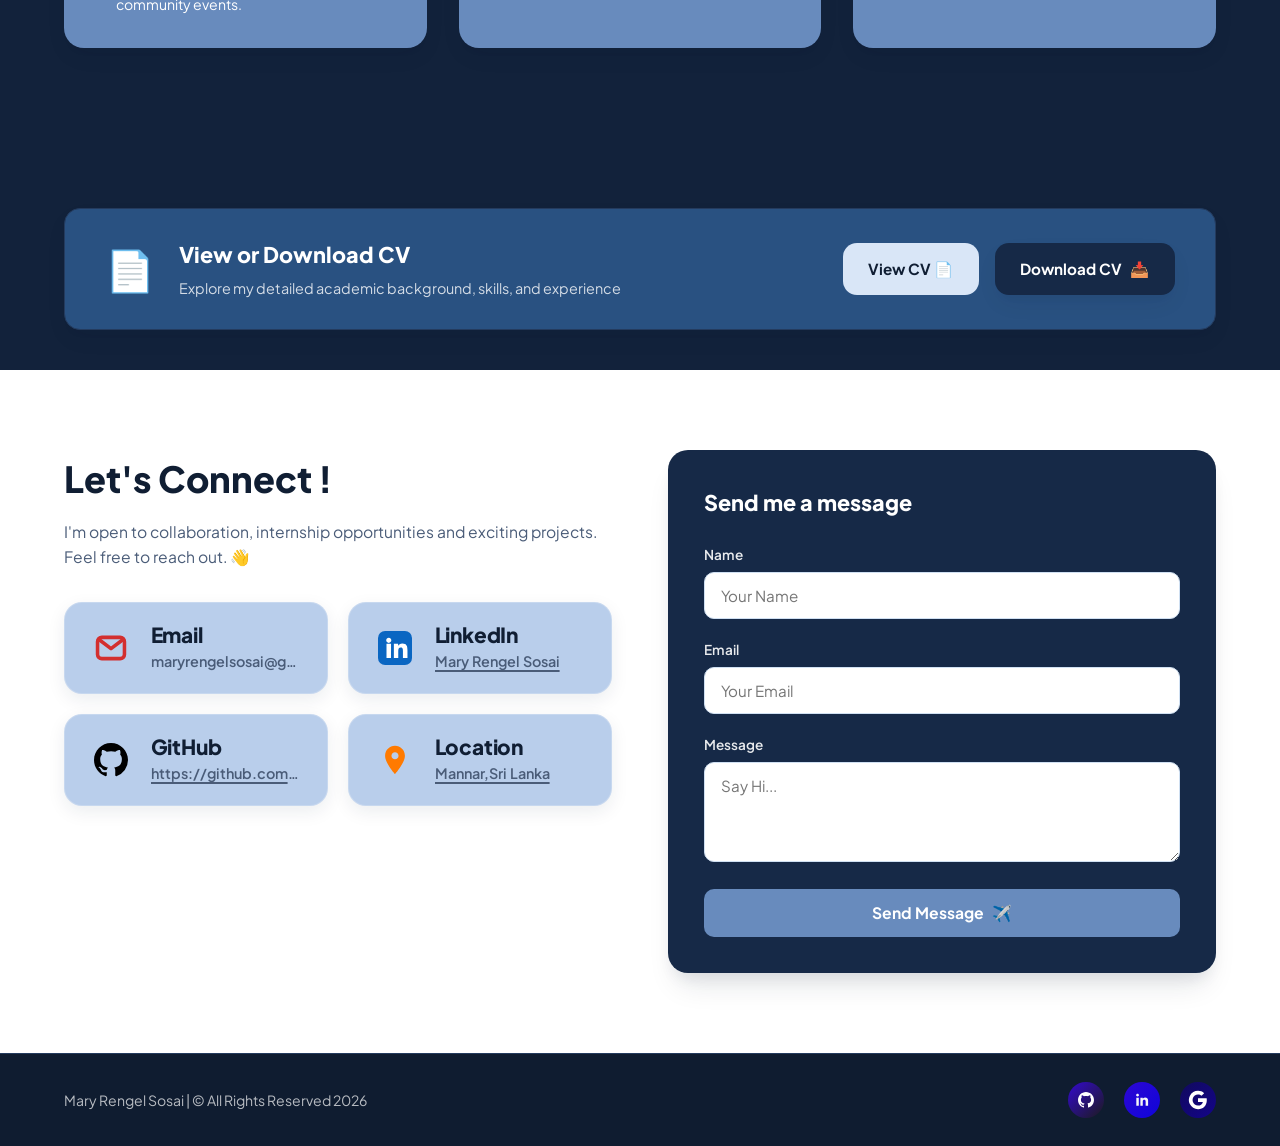
==== commit e70c7743: "Commit current portfolio changes" ====
--- a/index.html
+++ b/index.html
@@ -15,7 +15,7 @@
   <header class="navbar">
     <div class="container nav-container">
       <a href="#home" class="logo-badge" aria-label="Mary Rengel Sosai Home">
-        <img src="assets/logo-mary-rengel.svg" alt="Mary Rengel Logo" class="logo-badge-img">
+        <img src="logo.png" alt="Mary Rengel Logo" class="logo-badge-img">
       </a>
 
       <nav class="nav-links" id="navLinks">
@@ -25,8 +25,7 @@
         <a href="#skills" class="nav-link">SKILLS</a>
         <a href="#projects" class="nav-link">PROJECTS</a>
         <a href="#experience" class="nav-link">EXPERIENCE</a>
-        <a href="cv.html" target="_blank" class="nav-link">CV</a>
-        <a href="design-showcase.html" class="nav-link">DESIGN SYSTEM</a>
+        <a href="#cv" class="nav-link">CV</a>
         <a href="#contact" class="nav-link">CONTACT</a>
       </nav>
 
@@ -50,7 +49,7 @@
 
         <div class="hero-actions">
           <a href="#projects" class="btn btn-navy">View My Projects <span>→</span></a>
-          <a href="cv.html" target="_blank" class="btn btn-secondary">View My CV <span>📄</span></a>
+          <a href="#cv" class="btn btn-secondary open-cv-view-btn">View My CV <span>📄</span></a>
         </div>
 
         <div class="social-block">
@@ -178,7 +177,7 @@
         <!-- Card 1: Python for Beginners -->
         <div class="cert-card">
           <div class="cert-preview">
-            <img src="Python_for_Beginners_E-Certificate_page-0001.jpg" alt="Mary Rengel Sosai - Python for Beginners Certificate">
+            <img src="Python_for_Beginners_E-Certificate.jpg" alt="Mary Rengel Sosai - Python for Beginners Certificate">
           </div>
           <div class="cert-body">
             <div>
@@ -192,7 +191,7 @@
         <!-- Card 2: Learn JavaScript (Active hover demo state) -->
         <div class="cert-card active-hover-demo">
           <div class="cert-preview">
-            <img src="Free JavaScript Tutorial_ Learn the basics in this 9-hour interactive course lead by Per Borgen_page-0001.jpg" alt="Mary Rengel Sosai - Learn JavaScript Certificate">
+            <img src="Free JavaScript Tutorial_ Learn the basics.jpg" alt="Mary Rengel Sosai - Learn JavaScript Certificate">
           </div>
           <div class="cert-body">
             <div>
@@ -206,7 +205,7 @@
         <!-- Card 3: Command line Basics -->
         <div class="cert-card">
           <div class="cert-preview">
-            <img src="Command Line Basics_page-0001.jpg" alt="Mary Rengel Sosai - Command line Basics Certificate">
+            <img src="Command Line Basics.jpg" alt="Mary Rengel Sosai - Command line Basics Certificate">
           </div>
           <div class="cert-body">
             <div>
@@ -220,7 +219,7 @@
         <!-- Card 4: Learn Git and Github -->
         <div class="cert-card">
           <div class="cert-preview">
-            <img src="Learn Git and Github_page-0001.jpg" alt="Mary Rengel Sosai - Learn Git and Github Certificate">
+            <img src="Learn Git and Github.jpg" alt="Mary Rengel Sosai - Learn Git and Github Certificate">
           </div>
           <div class="cert-body">
             <div>
@@ -234,7 +233,7 @@
         <!-- Card 5: Certification of Appreciation for volunteer services -->
         <div class="cert-card">
           <div class="cert-preview">
-            <img src="WhatsApp Image 2026-08-07 at 11.13.09 PM.jpeg" alt="Mary Rengel Sosai - Certification of Appreciation for volunteer services">
+            <img src="voluteering.jpeg" alt="Mary Rengel Sosai - Certification of Appreciation for volunteer services">
           </div>
           <div class="cert-body">
             <div>
@@ -248,7 +247,7 @@
         <!-- Card 6: Participation for Cyber Battle Hydra CTF -->
         <div class="cert-card">
           <div class="cert-preview">
-            <img src="WhatsApp Image 2026-08-07 at 11.14.17 PM.jpeg" alt="Mary Rengel Sosai - Participation for Cyber Battle Hydra CTF">
+            <img src="CTF.jpeg" alt="Mary Rengel Sosai - Participation for Cyber Battle Hydra CTF">
           </div>
           <div class="cert-body">
             <div>
@@ -262,12 +261,12 @@
         <!-- Card 7: Introduction to Github & Github Action -->
         <div class="cert-card">
           <div class="cert-preview">
-            <img src="R.Mary Rengel Sosai.png" alt="Mary Rengel Sosai - Introduction to Github & Github Action Certificate">
+            <img src="GitGub.png" alt="Mary Rengel Sosai - GitHub Profile Image">
           </div>
           <div class="cert-body">
             <div>
               <p class="cert-title">Certification</p>
-              <h3 class="cert-name">Introduction to Github &amp; Github Action</h3>
+              <h3 class="cert-name">GitHub &amp; Version Control</h3>
             </div>
             <span class="cert-star">★</span>
           </div>
@@ -275,12 +274,12 @@
          <!-- Card 8: data  -->
         <div class="cert-card">
           <div class="cert-preview">
-            <img src="Screenshot 2026-08-09 233322.png" alt="Mary Rengel Sosai - Introduction to Github & Github Action Certificate">
+            <img src="Data Strcture & Algoritham.png" alt="Mary Rengel Sosai - Data Structures and Algorithms Study Material">
           </div>
           <div class="cert-body">
             <div>
               <p class="cert-title">Certification</p>
-              <h3 class="cert-name">Introduction to Github &amp; Github Action</h3>
+              <h3 class="cert-name">Data Structures and Algorithms</h3>
             </div>
             <span class="cert-star">★</span>
           </div>
@@ -385,7 +384,7 @@
                       <svg width="24" height="24" viewBox="0 0 24 24" fill="none"><path d="M12 12C12 10.3431 13.3431 9 15 9C16.6569 9 18 10.3431 18 12C18 13.6569 16.6569 15 15 15C13.3431 15 12 13.6569 12 12Z" fill="#1ABCFE"/><path d="M6 18C6 16.3431 7.34315 15 9 15H12V18C12 19.6569 10.6569 21 9 21C7.34315 21 6 19.6569 6 18Z" fill="#0ACF83"/><path d="M12 3V9H15C16.6569 9 18 7.65685 18 6C18 4.34315 16.6569 3 15 3H12Z" fill="#FF7262"/><path d="M6 6C6 7.65685 7.34315 9 9 9H12V3H9C7.34315 3 6 4.34315 6 6Z" fill="#F24E1E"/><path d="M6 12C6 13.6569 7.34315 15 9 15H12V9H9C7.34315 9 6 10.3431 6 12Z" fill="#A259FF"/></svg>
                     </div>
                   </div>
-                  <a href="https://github.com/RengelSosai/Admin-dashboard" target="_blank" rel="noopener" class="btn-project-action">View the Project →</a>
+                  <a href="https://www.figma.com/design/4MYbrU4kktE0RY16s8tqOU/Untitled?node-id=0-1&p=f&t=56plItCvont5Ixqp-0" target="_blank" rel="noopener" class="btn-project-action">View the Project →</a>
                 </div>
               </div>
             </div>
@@ -410,7 +409,7 @@
             <div class="project-card-front">
               <div class="project-header-title">❖ Anime Streaming website</div>
               <div class="project-thumb">
-                <img src="anime_streaming_preview_1786301741944.jpg" alt="Anime Streaming Website Preview">
+                <img src="anime_streaming.jpg" alt="Anime Streaming Website Preview">
               </div>
               <div class="project-body">
                 <p class="project-label">Problem</p>
@@ -426,7 +425,7 @@
                       <svg width="24" height="24" viewBox="0 0 24 24" fill="none"><path d="M12 12C12 10.3431 13.3431 9 15 9C16.6569 9 18 10.3431 18 12C18 13.6569 16.6569 15 15 15C13.3431 15 12 13.6569 12 12Z" fill="#1ABCFE"/><path d="M6 18C6 16.3431 7.34315 15 9 15H12V18C12 19.6569 10.6569 21 9 21C7.34315 21 6 19.6569 6 18Z" fill="#0ACF83"/><path d="M12 3V9H15C16.6569 9 18 7.65685 18 6C18 4.34315 16.6569 3 15 3H12Z" fill="#FF7262"/><path d="M6 6C6 7.65685 7.34315 9 9 9H12V3H9C7.34315 3 6 4.34315 6 6Z" fill="#F24E1E"/><path d="M6 12C6 13.6569 7.34315 15 9 15H12V9H9C7.34315 9 6 10.3431 6 12Z" fill="#A259FF"/></svg>
                     </div>
                   </div>
-                  <a href="https://github.com/RengelSosai/Anime-Streaming-Website" target="_blank" rel="noopener" class="btn-project-action">View the Project →</a>
+                  <a href="https://www.figma.com/design/qR8iatxwCH8C1fa8fXQMOA/Untitled?node-id=0-1&p=f&t=hqlPR2Mpex8EBH2V-0" target="_blank" rel="noopener" class="btn-project-action">View the Project →</a>
                 </div>
               </div>
             </div>
@@ -451,7 +450,7 @@
             <div class="project-card-front">
               <div class="project-header-title">❖ Secret Garden Flower Shop</div>
               <div class="project-thumb">
-                <img src="flower_shop_preview_1786301762210.jpg" alt="Secret Garden Flower Shop Preview">
+                <img src="flower_shop.jpg" alt="Secret Garden Flower Shop Preview">
               </div>
               <div class="project-body">
                 <p class="project-label">Problem</p>
@@ -494,7 +493,7 @@
             <div class="project-card-front">
               <div class="project-header-title">❖ Mental Wellness App</div>
               <div class="project-thumb">
-                <img src="mental_wellness_preview_1786301782837.jpg" alt="MindMitra LK Mental Wellness App Preview">
+                <img src="mental_wellness_preview.jpg" alt="MindMitra LK Mental Wellness App Preview">
               </div>
               <div class="project-body">
                 <p class="project-label">Problem</p>
@@ -509,7 +508,7 @@
                       <svg width="24" height="24" viewBox="0 0 24 24" fill="none"><path d="M12 12C12 10.3431 13.3431 9 15 9C16.6569 9 18 10.3431 18 12C18 13.6569 16.6569 15 15 15C13.3431 15 12 13.6569 12 12Z" fill="#1ABCFE"/><path d="M6 18C6 16.3431 7.34315 15 9 15H12V18C12 19.6569 10.6569 21 9 21C7.34315 21 6 19.6569 6 18Z" fill="#0ACF83"/><path d="M12 3V9H15C16.6569 9 18 7.65685 18 6C18 4.34315 16.6569 3 15 3H12Z" fill="#FF7262"/><path d="M6 6C6 7.65685 7.34315 9 9 9H12V3H9C7.34315 3 6 4.34315 6 6Z" fill="#F24E1E"/><path d="M6 12C6 13.6569 7.34315 15 9 15H12V9H9C7.34315 9 6 10.3431 6 12Z" fill="#A259FF"/></svg>
                     </div>
                   </div>
-                  <a href="https://github.com/RengelSosai/Mental-Wellness-App" target="_blank" rel="noopener" class="btn-project-action">View the Project →</a>
+                  <a href="https://www.figma.com/design/GQ9WrdjyJyLJOe2EJnr2Gp/niro-niromy-s-team-library?node-id=3311-2&p=f&t=kZEjXmhENBp6pSuZ-0" target="_blank" rel="noopener" class="btn-project-action">View the Project →</a>
                 </div>
               </div>
             </div>
@@ -519,11 +518,13 @@
                 <p class="blue-card-text">
                  MindMithra LK is a mental wellness platform designed to provide users with a safe and supportive digital space to take care of their mental well-being. The platform helps users access mental health resources and connect with counselors through a simple, friendly, and user-centered interface.
                 </p>
+                <div class="blue-card-footer">
                   <span class="tap-hint">Click to Flip Back ↩</span>
                 </div>
               </div>
             </div>
           </div>
+        </div>
 
         <!-- Project 5: Waste Management App -->
         <div class="project-card reveal reveal-delay-2" data-project="5">
@@ -532,7 +533,7 @@
             <div class="project-card-front">
               <div class="project-header-title">❖ Waste Management App</div>
               <div class="project-thumb">
-                <img src="waste_management_preview_1786301807903.jpg" alt="Waste Management App Preview">
+                <img src="waste_management.jpg" alt="Waste Management App Preview">
               </div>
               <div class="project-body">
                 <p class="project-label">Problem</p>
@@ -548,7 +549,7 @@
                       <svg width="24" height="24" viewBox="0 0 24 24" fill="none"><path d="M12 12C12 10.3431 13.3431 9 15 9C16.6569 9 18 10.3431 18 12C18 13.6569 16.6569 15 15 15C13.3431 15 12 13.6569 12 12Z" fill="#1ABCFE"/><path d="M6 18C6 16.3431 7.34315 15 9 15H12V18C12 19.6569 10.6569 21 9 21C7.34315 21 6 19.6569 6 18Z" fill="#0ACF83"/><path d="M12 3V9H15C16.6569 9 18 7.65685 18 6C18 4.34315 16.6569 3 15 3H12Z" fill="#FF7262"/><path d="M6 6C6 7.65685 7.34315 9 9 9H12V3H9C7.34315 3 6 4.34315 6 6Z" fill="#F24E1E"/><path d="M6 12C6 13.6569 7.34315 9 9 9H12V9H9C7.34315 9 6 10.3431 6 12Z" fill="#A259FF"/></svg>
                     </div>
                   </div>
-                  <a href="https://github.com/RengelSosai/Waste-Management-App/tree/main" target="_blank" rel="noopener" class="btn-project-action">View the Project →</a>
+                  <a href="https://www.figma.com/design/oRMsPdfO5CQWt0Vz5bAmyu/Untitled?node-id=0-1&p=f&t=BAxPUQv9U2b6LUtW-0" target="_blank" rel="noopener" class="btn-project-action">View the Project →</a>
                 </div>
               </div>
             </div>
@@ -573,7 +574,7 @@
             <div class="project-card-front">
               <div class="project-header-title">❖ Pet Adoption System</div>
               <div class="project-thumb">
-                <img src="pet_adoption_preview_1786301830797.jpg" alt="Pet Adoption System Preview">
+                <img src="pet_adoption_preview.jpg" alt="Pet Adoption System Preview">
               </div>
               <div class="project-body">
                 <p class="project-label">Problem</p>
@@ -636,14 +637,15 @@
             <li>Supported tech-focused community programs and peer learning sessions.</li>
           </ul>
         </div>
-      </div>
-      <div class="exp-card">
-          <div class="exp-badge-icon icon-orange">🏆</div>
-          <h3 class="exp-title">Competitions & Programs</h3>
+
+        <div class="exp-card">
+          <div class="exp-badge-icon icon-gold">🏆</div>
+          <h3 class="exp-title">Competitions &amp; Programs</h3>
+          <p class="exp-org">University &amp; Tech Initiatives</p>
           <ul class="exp-bullets">
-            <li>UI/UX Workshops</li>
-            <li>Sustainability Programs</li>
-            <li>University Activities</li>
+            <li>UI/UX Workshops &amp; Hackathons</li>
+            <li>Sustainability Programs &amp; Outreach</li>
+            <li>University Leadership Activities</li>
           </ul>
         </div>
       </div>
@@ -662,8 +664,8 @@
           </div>
         </div>
         <div class="cv-banner-actions">
-          <a href="cv.html" target="_blank" class="btn btn-secondary">View Formal CV 📄</a>
-          <a href="cv.html" onclick="window.open('cv.html'); setTimeout(() => window.print(), 500); return false;" class="btn btn-navy">Print / Save PDF <span>📥</span></a>
+          <a href="Mary_Rengel_Sosai_CV.pdf" target="_blank" rel="noopener" class="btn btn-secondary">View CV 📄</a>
+          <button type="button" id="downloadCvBtn" class="btn btn-navy">Download CV <span>📥</span></button>
         </div>
       </div>
     </div>
@@ -715,7 +717,7 @@
               </svg>
             </div>
             <div class="card-text-wrap">
-              <h3 class="card-title">Git Gub</h3>
+              <h3 class="card-title">GitHub</h3>
               <p class="card-value underline-text">https://github.com/RengelSosai</p>
             </div>
           </a>
@@ -782,7 +784,7 @@
 </div>
        <!-- Social Media Icon Set Made With NiftyButtons.com -->
 <div class="social-icons" style="display: flex; gap: 8px; flex-wrap: wrap; justify-content: center;">
-  <a href="meryrengelsosai@gmail.com" target="_blank" rel="noopener" style="display: inline-flex; align-items: center; justify-content: center; width: 36px; height: 36px; padding: 7px; background: linear-gradient(135deg, #110a5d 0%, #13048a 100%); border-radius: 50%; color: #ffffff; transition: all 0.3s ease; text-decoration: none;" onmouseover="this.style.transform='translateY(-4px)'; this.style.filter='drop-shadow(0 0 8px #ffffff)'; " onmouseout="this.style.transform=''; this.style.filter=''; this.style.animation='';">
+  <a href="mailto:maryrengelsosai@gmail.com" target="_blank" rel="noopener" style="display: inline-flex; align-items: center; justify-content: center; width: 36px; height: 36px; padding: 7px; background: linear-gradient(135deg, #110a5d 0%, #13048a 100%); border-radius: 50%; color: #ffffff; transition: all 0.3s ease; text-decoration: none;" onmouseover="this.style.transform='translateY(-4px)'; this.style.filter='drop-shadow(0 0 8px #ffffff)'; " onmouseout="this.style.transform=''; this.style.filter=''; this.style.animation='';">
     <svg class="niftybutton-goo" data-donate="true" data-tag="goo" data-name="Google" preserveAspectRatio="xMidYMid meet" viewBox="0 0 24 24" xmlns="http://www.w3.org/2000/svg" width="36px" height="36px" style="width: 36px; height: 36px; display: block; fill: #ffffff;"><title>Google icon</title><path d="M11.9996631,2.00067387 C14.4835037,1.9712793 16.8828349,2.90455669 18.6906006,4.60209273 L18.6906006,4.60209273 L15.8356536,7.45703971 C14.8031696,6.47232184 13.4252994,5.93587105 11.9996631,5.95791698 C9.39089556,5.95791698 7.17528033,7.71791646 6.38530144,10.0878531 C5.96642891,11.3297735 5.96642891,12.6745747 6.38530144,13.916495 L6.38530144,13.916495 C7.18262898,16.2827574 9.39456988,18.0427569 12.0033374,18.0427569 C13.351813,18.0427569 14.5092239,17.6973708 15.4057581,17.0874336 L15.402,17.089 C16.3863118,16.4358541 17.0792723,15.4353938 17.3495215,14.2951678 L17.4009141,14.0487706 L11.9996631,14.0487706 L11.9996631,10.1980828 L21.4316436,10.1980828 C21.5492219,10.8668091 21.6043367,11.5502327 21.6043367,12.229982 C21.6043367,15.2723193 20.5167378,17.8443436 18.6244628,19.5859715 L18.626,19.583 C17.0430672,21.0480315 14.8932217,21.9217835 12.349027,21.9949981 L11.9996631,22 C8.21878734,22 4.76125181,19.8688941 3.06371577,16.4921937 L3.06371577,16.4921937 L2.91718349,16.1875756 C1.64723712,13.4295023 1.69608121,10.2367943 3.06371577,7.51215452 L3.06371577,7.51215452 L3.20922038,7.23336735 C4.95358661,4.01502932 8.32381166,2.00067387 11.9996631,2.00067387 Z" fill="#ffffff"></path></svg>
   </a>
 </div>
@@ -796,6 +798,7 @@
       <div class="cv-modal-header">
         <h3>📄 MARY RENGEL SOSAI — Official CV</h3>
         <div class="cv-modal-actions">
+          <button id="backCvBtn" class="btn" style="padding: 0.5rem 1.25rem; font-size: 0.85rem; background: rgba(255,255,255,0.12); color: #fff; font-weight: 700; border-radius: 6px; cursor: pointer; border: 1.5px solid rgba(255,255,255,0.25); display:flex; align-items:center; gap:0.4rem; transition: background 0.2s;">← Back</button>
           <button id="printCvBtn" class="btn" style="padding: 0.5rem 1.25rem; font-size: 0.85rem; background: var(--text-accent-gold); color: #000; font-weight: 700; border-radius: 6px; cursor: pointer; border: none;">Print / Save PDF 🖨️</button>
           <span id="cvModalClose" style="color: #ffffff; font-size: 2rem; cursor: pointer; padding: 0 0.5rem; line-height: 1;">&times;</span>
         </div>
@@ -967,6 +970,6 @@
   </div>
 
   <!-- JavaScript -->
-  <script src="js/script.js"></script>
+  <script src="js/script.js?v=3"></script>
 </body>
 </html>
--- a/css/style.css
+++ b/css/style.css
@@ -103,6 +103,7 @@
 
 html {
   scroll-behavior: smooth;
+  scroll-padding-top: 5.5rem;
   font-size: 16px;
 }
 
@@ -1243,27 +1244,29 @@
 
 .exp-grid {
   display: grid;
-  grid-template-columns: repeat(2, 1fr);
-  gap: 2.5rem;
+  grid-template-columns: repeat(3, 1fr);
+  gap: 2rem;
   margin-bottom: 2.5rem;
+  align-items: stretch;
 }
 
 .exp-card {
   background-color: var(--bg-card-blue);
   border-radius: 20px;
-  padding: 2.5rem 2rem 2rem 2rem;
+  padding: 2.5rem 1.5rem 2rem 1.5rem;
   position: relative;
   text-align: center;
   color: var(--text-white);
   box-shadow: var(--shadow-md);
   margin-top: 2rem;
-}
-.exp-card:hover{
-
+  display: flex;
+  flex-direction: column;
+}
+
+.exp-card:hover {
   background-color: #12223b;
   border: solid wheat 2px;
-  
-  transition: background 0.3s ease;
+  transition: background 0.3s ease, border-color 0.3s ease;
 }
 
 .exp-badge-icon {
@@ -1287,34 +1290,51 @@
 .icon-gold { background-color: #d69e2e; }
 
 .exp-title {
-  font-size: 1.35rem;
+  font-size: 1.25rem;
   font-weight: 800;
   margin-bottom: 0.35rem;
+  text-align: center;
+  line-height: 1.3;
 }
 
 .exp-org {
-  font-size: 0.95rem;
+  font-size: 0.9rem;
   font-weight: 600;
   margin-bottom: 1.25rem;
-  color: rgba(255, 255, 255, 0.9);
+  color: rgba(255, 255, 255, 0.85);
+  text-align: center;
+  min-height: 1.4em;
 }
 
 .exp-bullets {
   text-align: left;
-  display: inline-block;
-  font-size: 0.9rem;
+  font-size: 0.88rem;
   line-height: 1.6;
+  width: 100%;
+  padding-left: 0.5rem;
+  margin-top: 0.25rem;
 }
 
 .exp-bullets li {
-  margin-bottom: 0.4rem;
+  margin-bottom: 0.5rem;
   position: relative;
   padding-left: 1.25rem;
+  list-style: none;
+}
+
+.exp-bullets li:last-child {
+  margin-bottom: 0;
 }
 
 .exp-bullets li::before {
   content: '•';
   position: absolute;
+  left: 0;
+  top: 0;
+  color: var(--text-accent-gold);
+  font-size: 1.1rem;
+  line-height: 1;
+}
   left: 0;
   color: var(--text-white);
 }
@@ -1588,8 +1608,7 @@
 .modal {
   display: none;
   position: fixed;
-  top: 0;
-  left: 0;
+  inset: 0;
   width: 100%;
   height: 100%;
   background-color: rgba(6, 13, 24, 0.88);
@@ -1600,6 +1619,8 @@
   justify-content: center;
   padding: 1.5rem;
   opacity: 0;
+  overflow-y: auto;
+  overscroll-behavior: contain;
   transition: opacity 0.3s cubic-bezier(0.4, 0, 0.2, 1);
 }
 
@@ -1617,8 +1638,10 @@
   color: #101e33;
   border-radius: 24px;
   max-width: 920px;
-  width: 94%;
-  max-height: 90vh;
+  width: min(94%, calc(100vw - 3rem));
+  max-height: min(90vh, calc(100dvh - 3rem));
+  margin: auto;
+  flex-shrink: 0;
   display: flex;
   flex-direction: column;
   align-items: center;
@@ -2023,10 +2046,10 @@
   color: var(--text-dark);
 }
 
-/* ── Smooth page load fade-in ── */
+/* ── Smooth page load fade-in (opacity only — transform breaks position:fixed modals) ── */
 @keyframes page-fade-in {
-  from { opacity: 0; transform: translateY(10px); }
-  to { opacity: 1; transform: translateY(0); }
+  from { opacity: 0; }
+  to { opacity: 1; }
 }
 
 body {
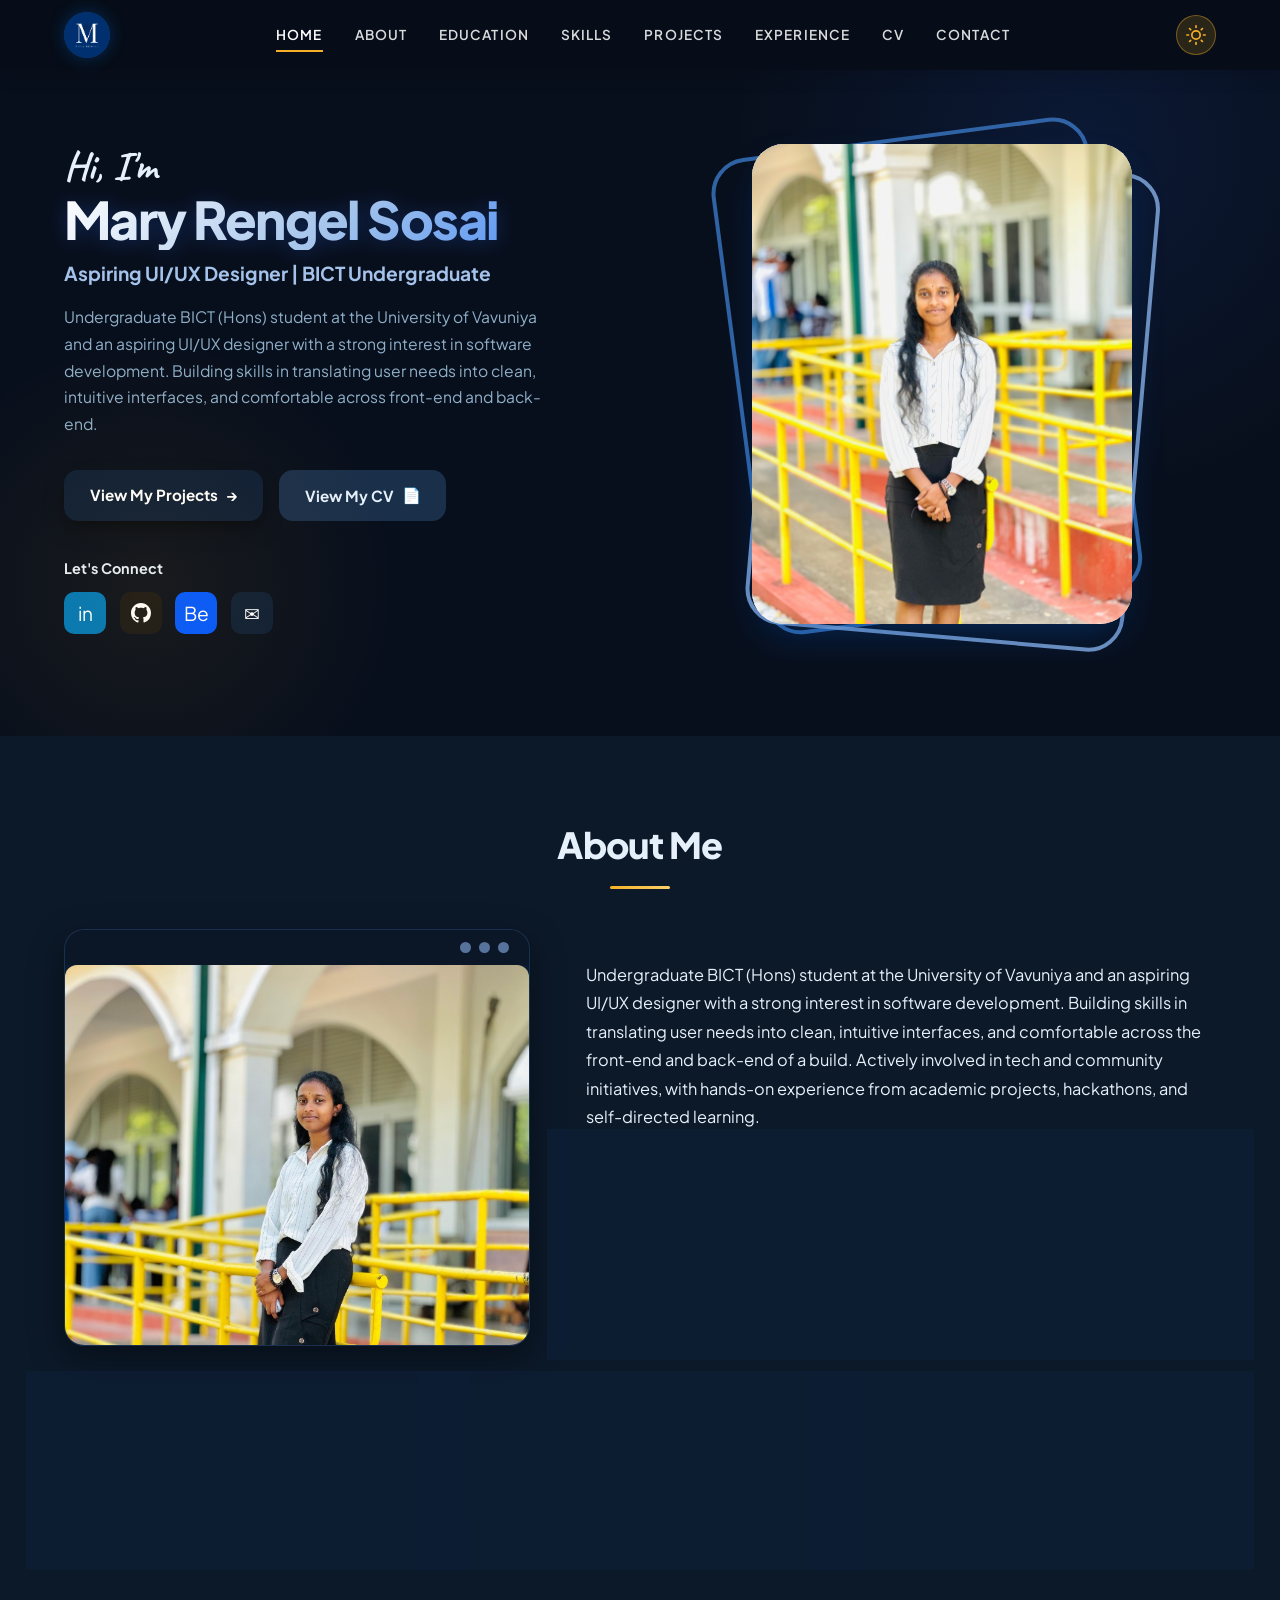
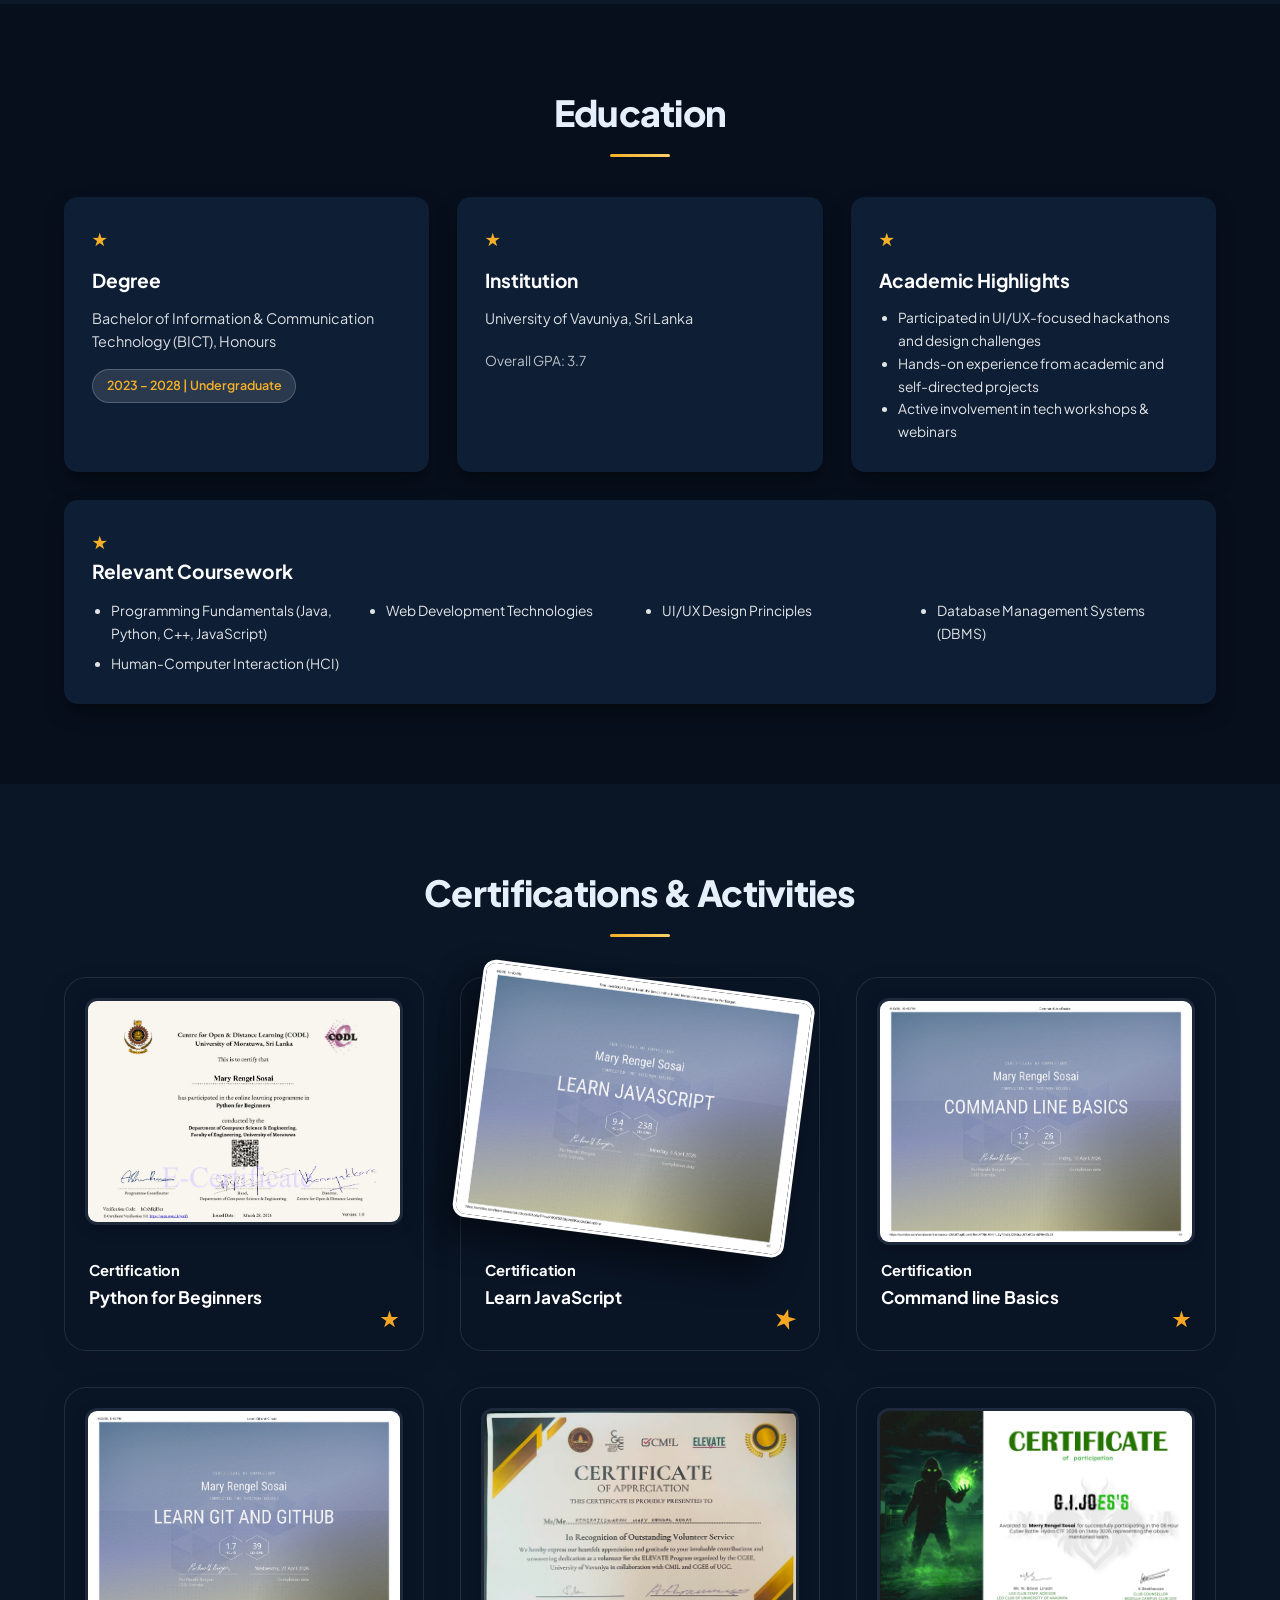
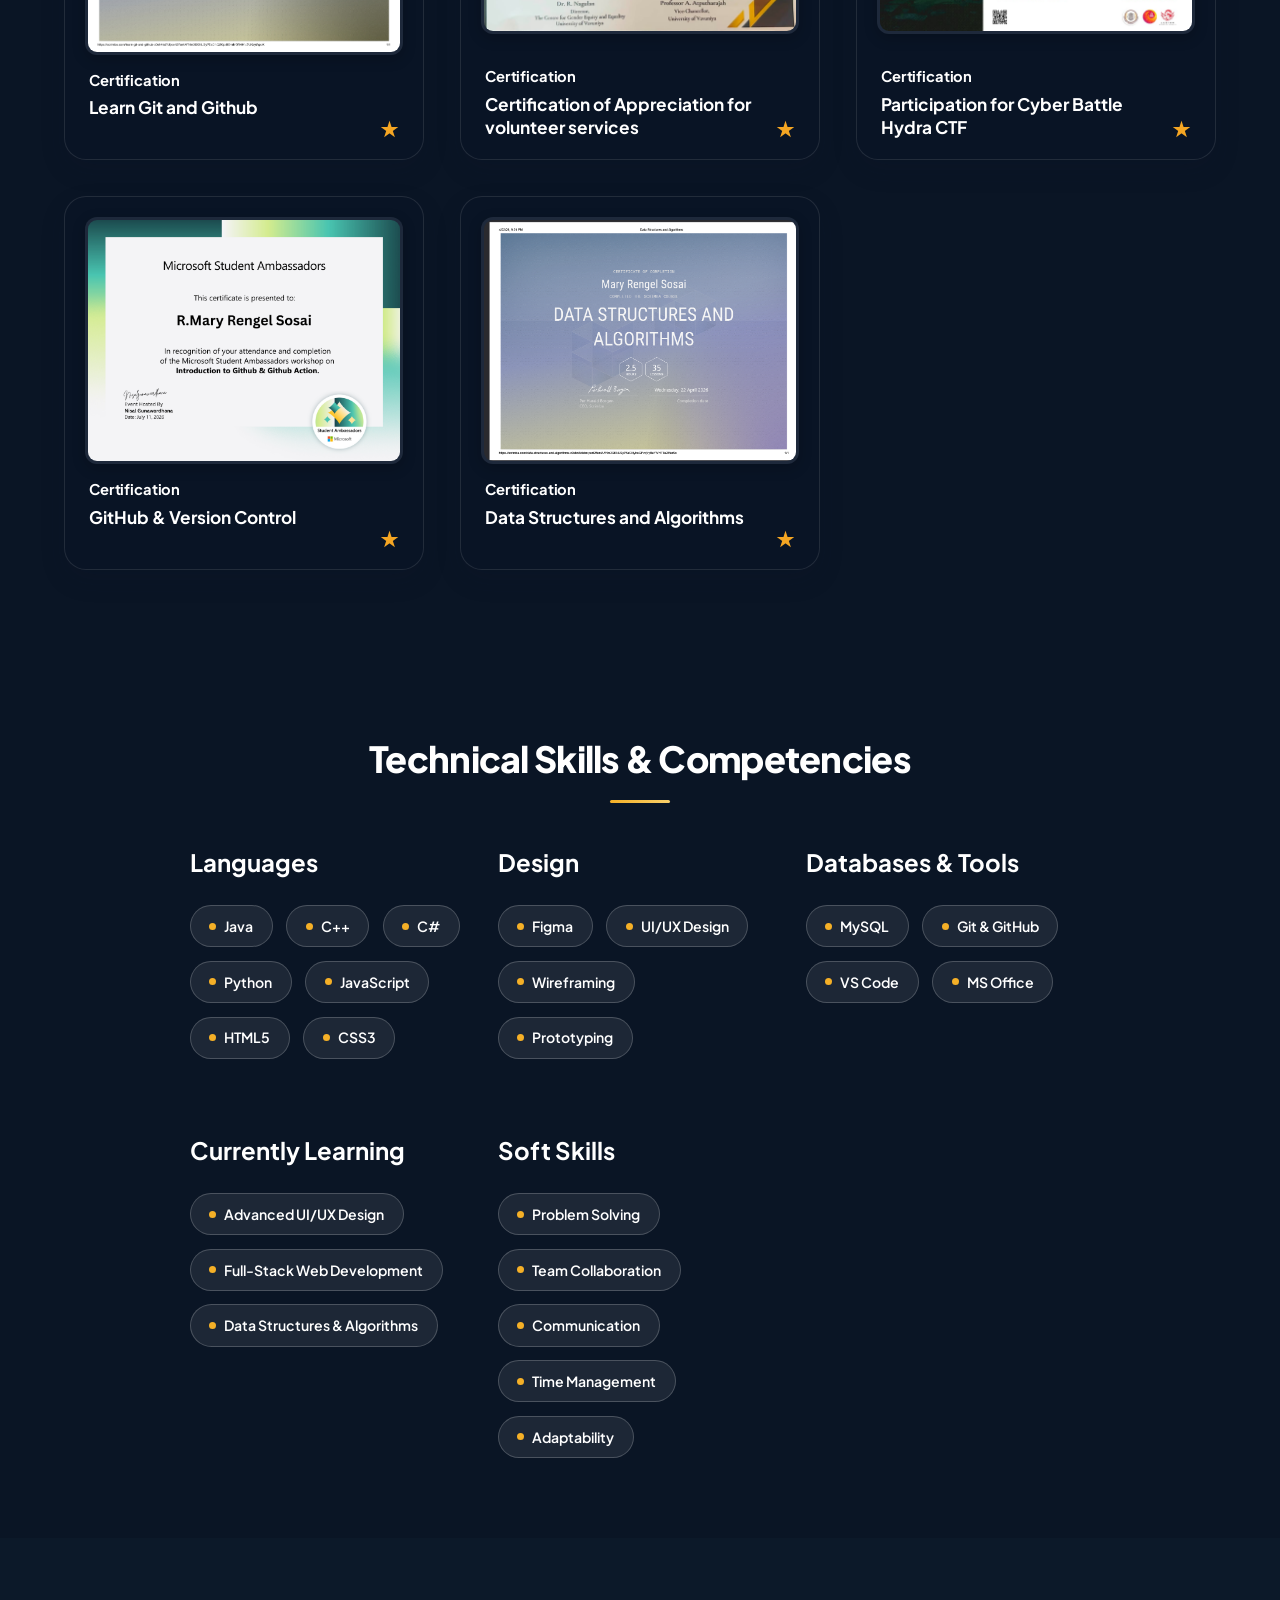
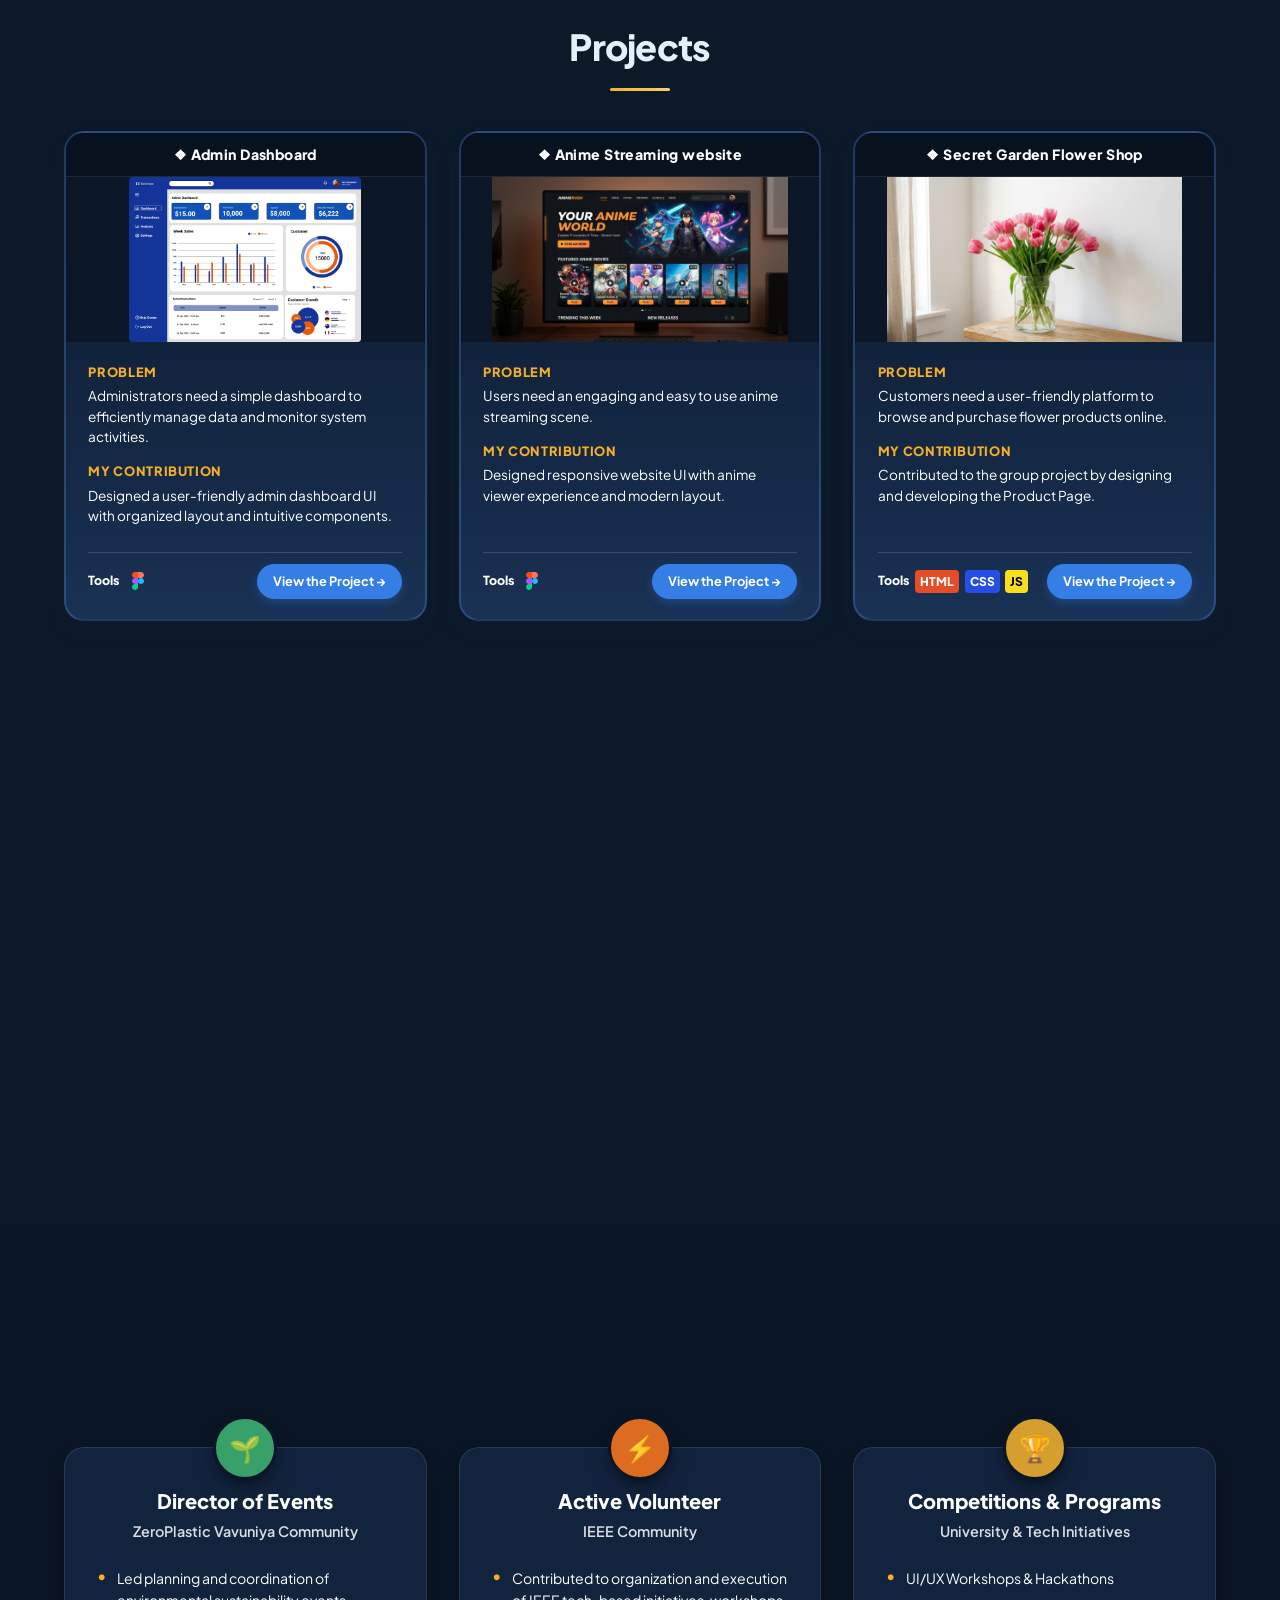
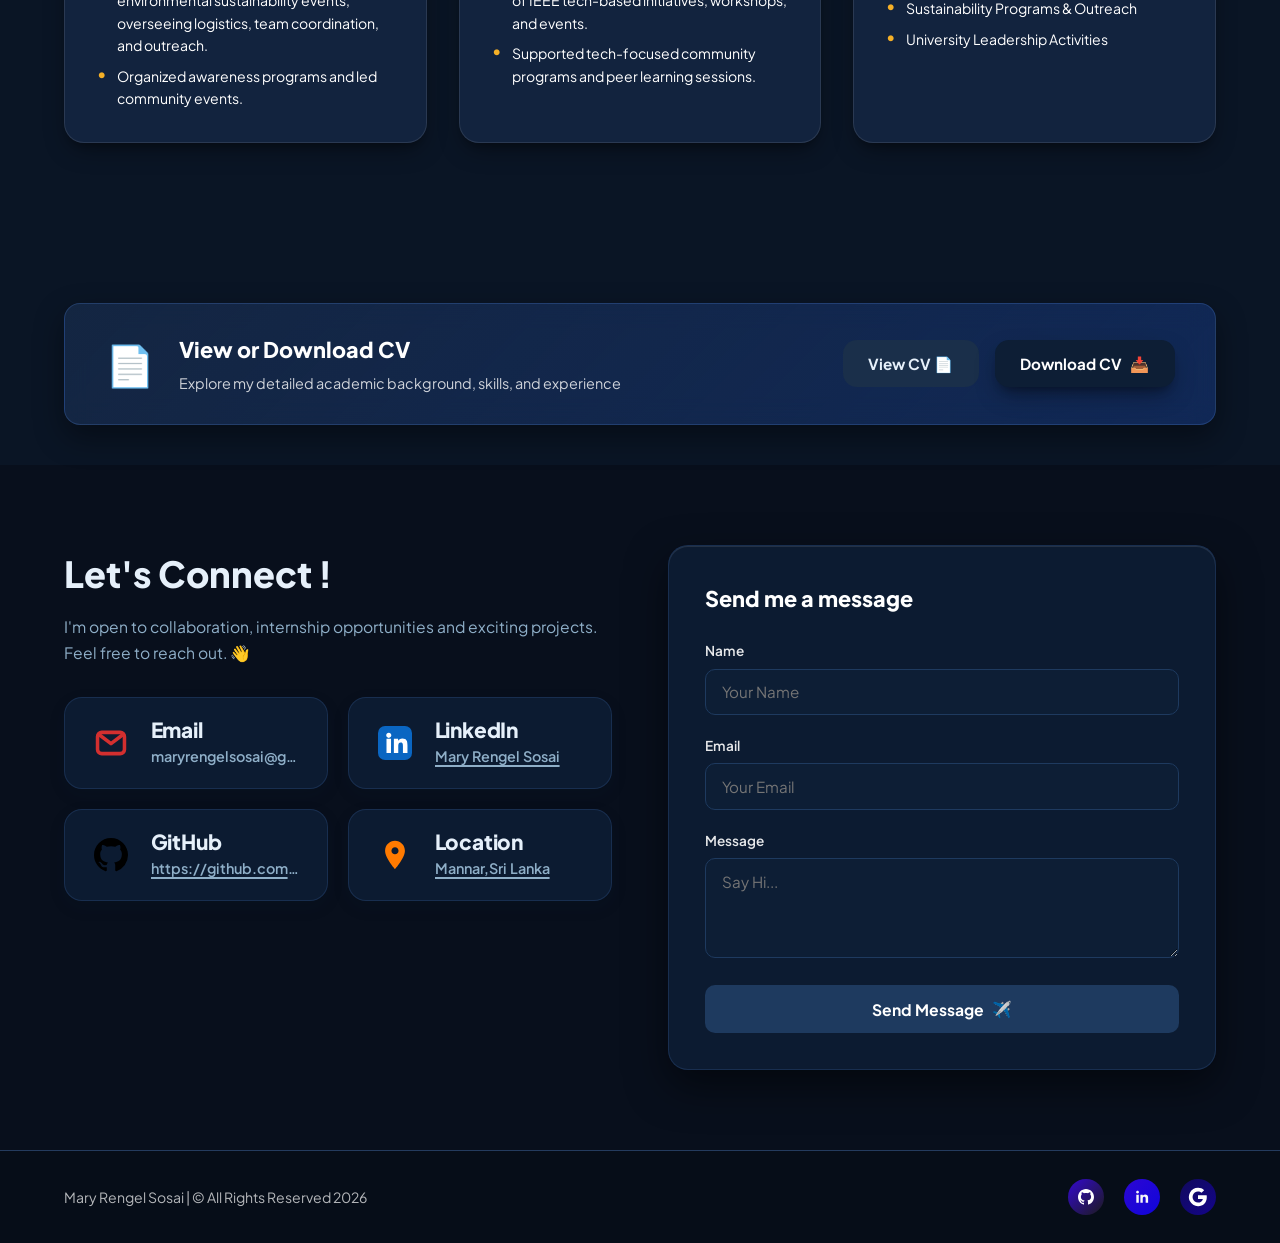
==== commit 1dd1a8f3: "chore: commit and push via Copilot" ====
--- a/index.html
+++ b/index.html
@@ -1,5 +1,5 @@
 <!DOCTYPE html>
-<html lang="en">
+<html lang="en" data-theme="dark">
 <head>
   <meta charset="UTF-8">
   <meta name="viewport" content="width=device-width, initial-scale=1.0">
@@ -30,7 +30,24 @@
       </nav>
 
       <div style="display:flex;align-items:center;gap:0.75rem;">
-        <button class="theme-toggle" id="themeToggle" aria-label="Toggle Dark Mode" title="Toggle Dark Mode">🌙</button>
+        <button class="theme-toggle" id="themeToggle" aria-label="Toggle Dark/Light Mode" title="Toggle Theme">
+          <!-- Moon icon (shown in light mode) -->
+          <svg class="icon-moon" xmlns="http://www.w3.org/2000/svg" width="20" height="20" viewBox="0 0 24 24" fill="currentColor">
+            <path d="M21 12.79A9 9 0 1111.21 3a7 7 0 109.79 9.79z"/>
+          </svg>
+          <!-- Sun icon (shown in dark mode) -->
+          <svg class="icon-sun" xmlns="http://www.w3.org/2000/svg" width="20" height="20" viewBox="0 0 24 24" fill="none" stroke="currentColor" stroke-width="2" stroke-linecap="round" stroke-linejoin="round">
+            <circle cx="12" cy="12" r="5"/>
+            <line x1="12" y1="1" x2="12" y2="3"/>
+            <line x1="12" y1="21" x2="12" y2="23"/>
+            <line x1="4.22" y1="4.22" x2="5.64" y2="5.64"/>
+            <line x1="18.36" y1="18.36" x2="19.78" y2="19.78"/>
+            <line x1="1" y1="12" x2="3" y2="12"/>
+            <line x1="21" y1="12" x2="23" y2="12"/>
+            <line x1="4.22" y1="19.78" x2="5.64" y2="18.36"/>
+            <line x1="18.36" y1="5.64" x2="19.78" y2="4.22"/>
+          </svg>
+        </button>
         <button class="mobile-toggle" id="mobileToggle" aria-label="Toggle Navigation Menu">☰</button>
       </div>
     </div>
@@ -49,7 +66,7 @@
 
         <div class="hero-actions">
           <a href="#projects" class="btn btn-navy">View My Projects <span>→</span></a>
-          <a href="#cv" class="btn btn-secondary open-cv-view-btn">View My CV <span>📄</span></a>
+          <button type="button" class="btn btn-secondary" id="heroViewCvBtn">View My CV <span>📄</span></button>
         </div>
 
         <div class="social-block">
@@ -664,8 +681,8 @@
           </div>
         </div>
         <div class="cv-banner-actions">
-          <a href="Mary_Rengel_Sosai_CV.pdf" target="_blank" rel="noopener" class="btn btn-secondary">View CV 📄</a>
-          <button type="button" id="downloadCvBtn" class="btn btn-navy">Download CV <span>📥</span></button>
+          <button type="button" id="viewCvBtn" class="btn btn-secondary">View CV 📄</button>
+          <button type="button" id="downloadCvBtn" class="btn btn-navy" aria-label="Download CV PDF to your device">Download CV <span>📥</span></button>
         </div>
       </div>
     </div>
@@ -792,164 +809,29 @@
     </div>
   </footer>
 
-  <!-- Interactive CV Document Viewer Modal -->
-  <div class="modal" id="cvModal" style="display: none; position: fixed; top: 0; left: 0; width: 100%; height: 100%; background: rgba(15, 28, 48, 0.85); z-index: 10000; justify-content: center; align-items: center; padding: 1.5rem;">
+  <!-- CV PDF Viewer Modal -->
+  <div class="modal" id="cvModal">
     <div class="cv-document-modal">
       <div class="cv-modal-header">
         <h3>📄 MARY RENGEL SOSAI — Official CV</h3>
         <div class="cv-modal-actions">
-          <button id="backCvBtn" class="btn" style="padding: 0.5rem 1.25rem; font-size: 0.85rem; background: rgba(255,255,255,0.12); color: #fff; font-weight: 700; border-radius: 6px; cursor: pointer; border: 1.5px solid rgba(255,255,255,0.25); display:flex; align-items:center; gap:0.4rem; transition: background 0.2s;">← Back</button>
-          <button id="printCvBtn" class="btn" style="padding: 0.5rem 1.25rem; font-size: 0.85rem; background: var(--text-accent-gold); color: #000; font-weight: 700; border-radius: 6px; cursor: pointer; border: none;">Print / Save PDF 🖨️</button>
-          <span id="cvModalClose" style="color: #ffffff; font-size: 2rem; cursor: pointer; padding: 0 0.5rem; line-height: 1;">&times;</span>
-        </div>
-      </div>
-      <div class="cv-modal-body">
-        <div class="cv-paper">
-          <div class="cv-paper-header">
-            <h1 class="cv-paper-name">MARY RENGEL SOSAI</h1>
-            <p class="cv-paper-title">Aspiring UI/UX Designer | BICT Undergraduate</p>
-            <div class="cv-paper-contact">
-              <span>📍 Mannar, Sri Lanka</span>
-              <span>✉ <a href="mailto:maryrengelsosai@gmail.com">maryrengelsosai@gmail.com</a></span>
-              <span>🔗 <a href="https://linkedin.com/in/maryrengelsosai" target="_blank" rel="noopener">LinkedIn</a></span>
-              <span>💻 <a href="https://github.com/RengelSosai" target="_blank" rel="noopener">GitHub</a></span>
-              <span>🎨 <a href="https://behance.net" target="_blank" rel="noopener">Behance</a></span>
-            </div>
-          </div>
-
-          <!-- Professional Summary -->
-          <div class="cv-section">
-            <h2 class="cv-section-title">PROFESSIONAL SUMMARY</h2>
-            <p style="font-size: 0.92rem; color: #374151; line-height: 1.6;">
-              Undergraduate BICT (Hons) student at the University of Vavuniya and an aspiring UI/UX designer with a strong interest in software development. Building skills in translating user needs into clean, intuitive interfaces, and comfortable across the front-end and back-end of a build. Actively involved in tech and community initiatives, with hands-on experience from academic projects, hackathons, and self-directed learning.
-            </p>
-          </div>
-
-          <!-- Education -->
-          <div class="cv-section">
-            <h2 class="cv-section-title">EDUCATION</h2>
-            <div class="cv-item">
-              <div class="cv-item-header">
-                <span>Bachelor of Information &amp; Communication Technology (BICT), Honours</span>
-                <span>2023 – 2028</span>
-              </div>
-              <div class="cv-item-sub">University of Vavuniya, Sri Lanka</div>
-              <ul class="cv-bullets">
-                <li>Overall GPA: 3.7</li>
-                <li>Participated in UI/UX-focused hackathons and design challenges</li>
-                <li>Relevant coursework: Programming Fundamentals (Java, Python, C++, JavaScript), Web Development Technologies, UI/UX Design Principles, Database Management Systems, Human-Computer Interaction (HCI)</li>
-              </ul>
-            </div>
-          </div>
-
-          <!-- Technical Skills -->
-          <div class="cv-section">
-            <h2 class="cv-section-title">TECHNICAL SKILLS</h2>
-            <ul class="cv-bullets" style="list-style: none; padding-left: 0;">
-              <li style="margin-bottom: 0.4rem;"><strong>Languages:</strong> Java, C++, C#, Python, JavaScript, HTML5, CSS3</li>
-              <li style="margin-bottom: 0.4rem;"><strong>Design:</strong> Figma, UI/UX Design, Wireframing, Prototyping</li>
-              <li style="margin-bottom: 0.4rem;"><strong>Databases &amp; Tools:</strong> MySQL, Git &amp; GitHub, VS Code, MS Office</li>
-              <li style="margin-bottom: 0.4rem;"><strong>Currently Learning:</strong> Advanced UI/UX Design, Full-Stack Web Development, Data Structures &amp; Algorithms</li>
-              <li style="margin-bottom: 0.4rem;"><strong>Soft Skills:</strong> Problem Solving, Team Collaboration, Communication, Time Management, Adaptability</li>
-            </ul>
-          </div>
-
-          <!-- Projects -->
-          <div class="cv-section">
-            <h2 class="cv-section-title">PROJECTS</h2>
-            <div class="cv-item">
-              <div class="cv-item-header">
-                <span>Anime Streaming Website UI</span>
-                <span>Figma / HTML / CSS</span>
-              </div>
-              <ul class="cv-bullets">
-                <li>Designed a responsive, visually engaging website UI for browsing and watching anime with a modern layout.</li>
-              </ul>
-            </div>
-
-            <div class="cv-item">
-              <div class="cv-item-header">
-                <span>Secret Garden — Flower Shop</span>
-                <span>Group Project</span>
-              </div>
-              <ul class="cv-bullets">
-                <li>Contributed to a group e-commerce project by designing and developing the product page for browsing and purchasing flowers.</li>
-              </ul>
-            </div>
-
-            <div class="cv-item">
-              <div class="cv-item-header">
-                <span>Admin Dashboard UI</span>
-                <span>Figma</span>
-              </div>
-              <ul class="cv-bullets">
-                <li>Designed a user-friendly admin dashboard with organized layouts and intuitive data components.</li>
-              </ul>
-            </div>
-
-            <div class="cv-item">
-              <div class="cv-item-header">
-                <span>Food Delivery Website</span>
-                <span>Figma</span>
-              </div>
-              <ul class="cv-bullets">
-                <li>Concept website design for browsing and ordering food, focused on clean, user-centered UI/UX.</li>
-              </ul>
-            </div>
-
-            <div class="cv-item">
-              <div class="cv-item-header">
-                <span>Mind Mithra — Mobile App</span>
-                <span>Figma</span>
-              </div>
-              <ul class="cv-bullets">
-                <li>Mobile app UI/UX design centered on mental wellness and user support.</li>
-              </ul>
-            </div>
-          </div>
-
-          <!-- Experience & Activities -->
-          <div class="cv-section">
-            <h2 class="cv-section-title">EXPERIENCE &amp; ACTIVITIES</h2>
-            <div class="cv-item">
-              <div class="cv-item-header">
-                <span>Director of Events</span>
-                <span>ZeroPlastic Vavuniya Community</span>
-              </div>
-              <ul class="cv-bullets">
-                <li>Led planning and coordination of environmental sustainability events, overseeing logistics, team coordination, and outreach.</li>
-                <li>Organized awareness programs and led community events.</li>
-              </ul>
-            </div>
-
-            <div class="cv-item">
-              <div class="cv-item-header">
-                <span>Active Volunteer</span>
-                <span>IEEE Community</span>
-              </div>
-              <ul class="cv-bullets">
-                <li>Contributed to organization and execution of IEEE tech-based initiatives, workshops, and events.</li>
-              </ul>
-            </div>
-          </div>
-
-          <!-- Certifications -->
-          <div class="cv-section">
-            <h2 class="cv-section-title">CERTIFICATIONS</h2>
-            <ul class="cv-bullets">
-              <li>Learn JavaScript (9-hour course) — Scrimba</li>
-              <li>Data Structures and Algorithms — Scrimba</li>
-              <li>Command Line Basics — Scrimba</li>
-              <li>Learn Git and GitHub — Scrimba</li>
-              <li>Intro to NestJS — Scrimba</li>
-              <li>Intro to UI Design Fundamentals — Scrimba</li>
-              <li>Python for Beginners — University of Moratuwa (CODL)</li>
-            </ul>
-          </div>
-        </div>
+          <button type="button" id="backCvBtn" class="btn cv-back-btn">← Back</button>
+          <span id="cvModalClose" class="cv-modal-x" role="button" aria-label="Close CV">&times;</span>
+        </div>
+      </div>
+      <div class="cv-modal-body cv-pdf-body">
+        <iframe
+          id="cvPdfFrame"
+          class="cv-pdf-frame"
+          title="Mary Rengel Sosai CV"
+          src="Mary_Rengel_Sosai_CV.pdf"
+        ></iframe>
       </div>
     </div>
   </div>
+
+  <!-- Hidden auto-download link for the real CV PDF -->
+  <a id="cvAutoDownloadLink" href="Mary_Rengel_Sosai_CV.pdf" download="Mary_Rengel_Sosai_CV.pdf" hidden aria-hidden="true"></a>
 
   <!-- Scroll to Top Button -->
   <button class="scroll-top-btn" id="scrollTopBtn" aria-label="Scroll to top">↑</button>
@@ -970,6 +852,6 @@
   </div>
 
   <!-- JavaScript -->
-  <script src="js/script.js?v=3"></script>
+  <script src="js/script.js"></script>
 </body>
 </html>
--- a/css/style.css
+++ b/css/style.css
@@ -189,49 +189,6 @@
   color: var(--text-white);
 }
 
-/* ── Dark Mode Toggle Button ── */
-.theme-toggle {
-  background: rgba(255, 255, 255, 0.1);
-  border: 1.5px solid rgba(255, 255, 255, 0.2);
-  color: #ffffff;
-  width: 42px;
-  height: 42px;
-  border-radius: 50%;
-  cursor: pointer;
-  display: flex;
-  align-items: center;
-  justify-content: center;
-  font-size: 1.15rem;
-  transition: all 0.3s cubic-bezier(0.4, 0, 0.2, 1);
-  flex-shrink: 0;
-  position: relative;
-  overflow: hidden;
-}
-
-.theme-toggle::before {
-  content: '';
-  position: absolute;
-  inset: 0;
-  background: radial-gradient(circle at center, rgba(245, 176, 39, 0.3) 0%, transparent 70%);
-  opacity: 0;
-  transition: opacity 0.3s ease;
-}
-
-.theme-toggle:hover {
-  background: rgba(245, 176, 39, 0.2);
-  border-color: var(--text-accent-gold);
-  transform: rotate(20deg) scale(1.1);
-  box-shadow: 0 0 18px rgba(245, 176, 39, 0.4);
-}
-
-.theme-toggle:hover::before {
-  opacity: 1;
-}
-
-[data-theme="dark"] .theme-toggle {
-  background: rgba(245, 176, 39, 0.15);
-  border-color: rgba(245, 176, 39, 0.4);
-}
 
 /* ── Scroll-to-top button ── */
 .scroll-top-btn {
@@ -379,7 +336,43 @@
   cursor: pointer;
 }
 
-/* Hero Section */
+/* ── Dark / Light Theme Toggle Button ── */
+.theme-toggle {
+  display: flex;
+  align-items: center;
+  justify-content: center;
+  width: 40px;
+  height: 40px;
+  border-radius: 50%;
+  background: rgba(255, 255, 255, 0.1);
+  border: 1.5px solid rgba(255, 255, 255, 0.2);
+  color: #ffffff;
+  cursor: pointer;
+  transition: background 0.3s ease, border-color 0.3s ease, transform 0.3s ease, box-shadow 0.3s ease;
+  flex-shrink: 0;
+}
+
+.theme-toggle:hover {
+  background: rgba(245, 176, 39, 0.2);
+  border-color: var(--text-accent-gold);
+  transform: rotate(20deg) scale(1.1);
+  box-shadow: 0 0 14px rgba(245, 176, 39, 0.4);
+}
+
+/* Show moon in light mode, sun in dark mode */
+.theme-toggle .icon-moon { display: block; }
+.theme-toggle .icon-sun  { display: none; }
+
+[data-theme="dark"] .theme-toggle .icon-moon { display: none; }
+[data-theme="dark"] .theme-toggle .icon-sun  { display: block; }
+
+[data-theme="dark"] .theme-toggle {
+  background: rgba(245, 176, 39, 0.15);
+  border-color: rgba(245, 176, 39, 0.4);
+  color: var(--text-accent-gold);
+}
+
+
 .hero {
   padding-top: 7rem;
   padding-bottom: 5rem;
@@ -1763,10 +1756,23 @@
 }
 
 /* CV Document Viewer Modal Styles */
+#cvModal {
+  z-index: 10000;
+}
+
+#cvModal .cv-document-modal {
+  transform: none;
+  max-height: min(96vh, calc(100dvh - 2rem));
+  margin: 1rem auto;
+  width: min(1200px, 98%);
+  height: min(95vh, calc(100dvh - 2rem));
+}
+
 .cv-document-modal {
-  max-width: 900px;
-  width: 95%;
-  max-height: 90vh;
+  max-width: 1500px;
+  width: 100%;
+  min-height: 80vh;
+  max-height: 95vh;
   display: flex;
   flex-direction: column;
   background: #ffffff;
@@ -1793,15 +1799,23 @@
 .cv-modal-actions {
   display: flex;
   gap: 0.75rem;
-  align-items: center;
+  align-items:center;
 }
 
 .cv-modal-body {
-  padding: 2.5rem;
-  overflow-y: auto;
+  padding: 0;
+  overflow: hidden;
   font-family: var(--font-main);
   color: #1a1a1a;
   background: #ffffff;
+  display: flex;
+}
+
+.cv-pdf-frame {
+  width: 100%;
+  height: 100%;
+  border: none;
+  min-height: 75vh;
 }
 
 .cv-paper {
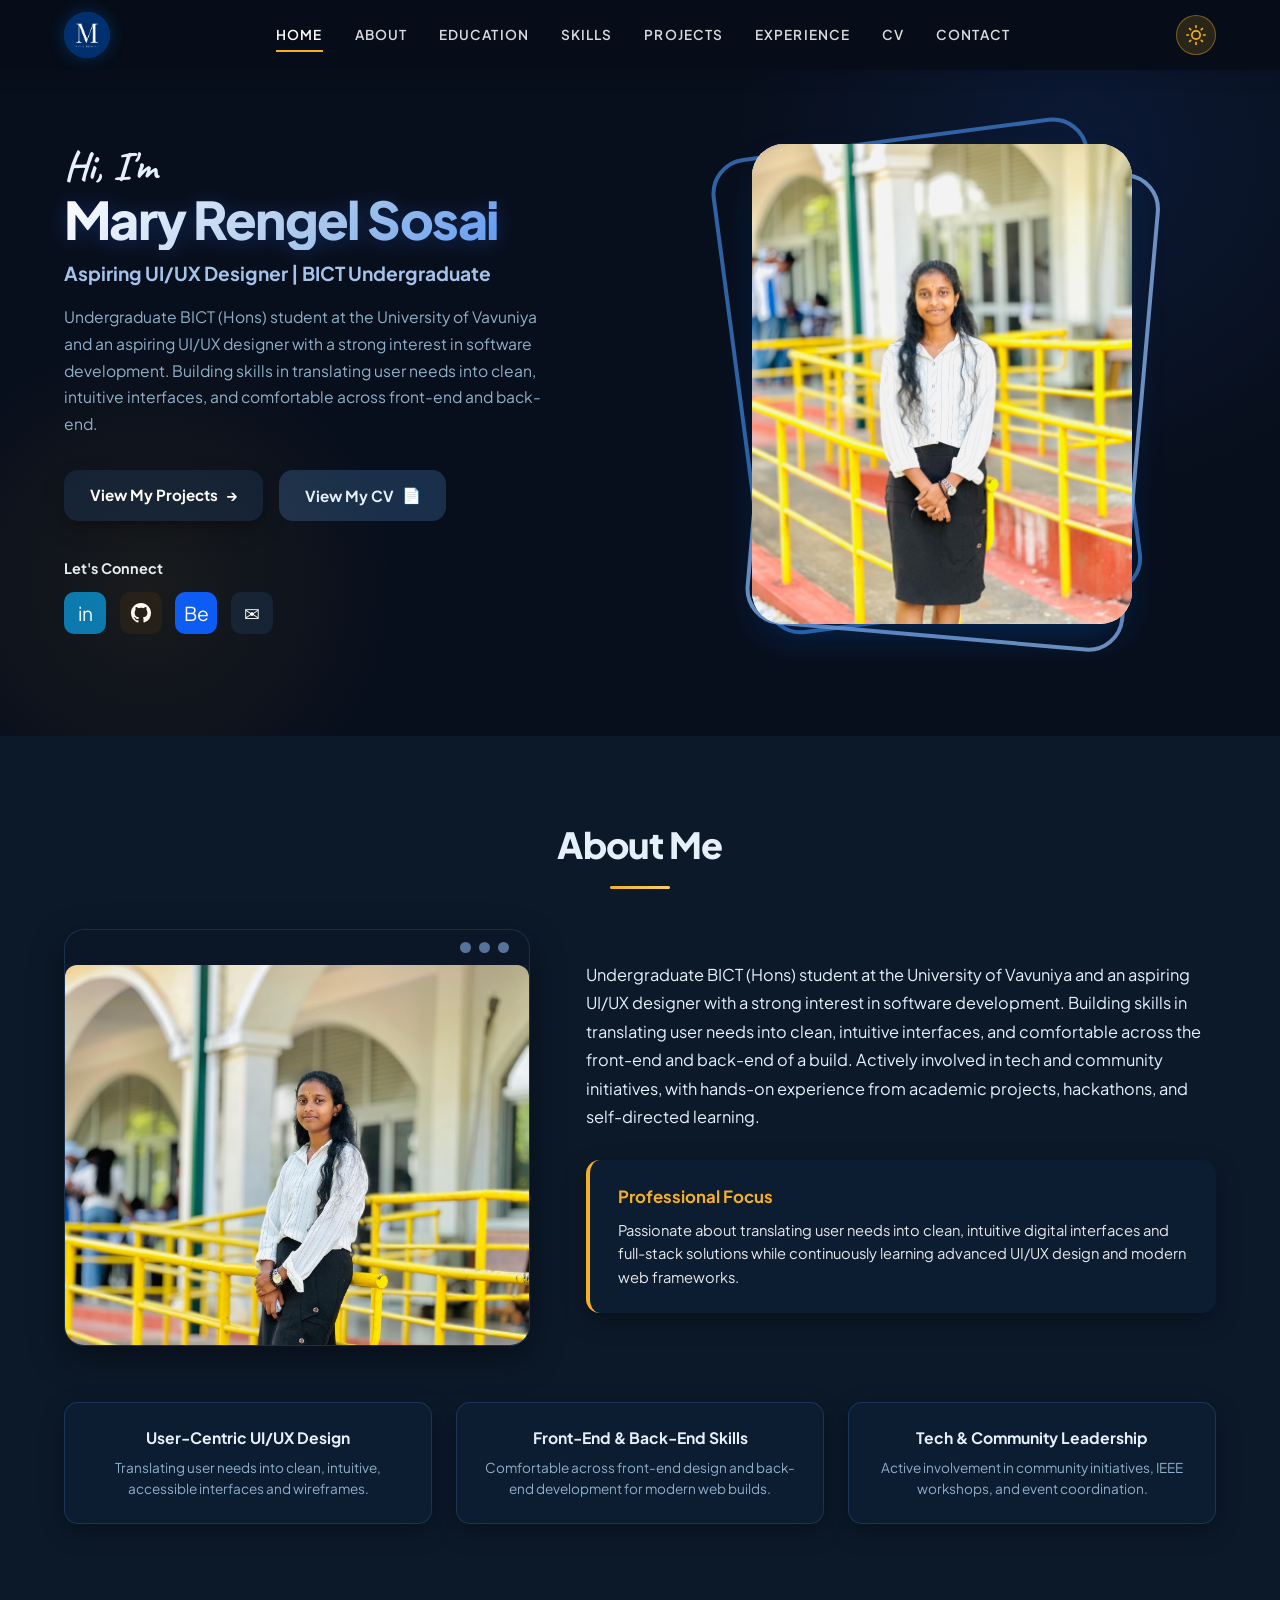
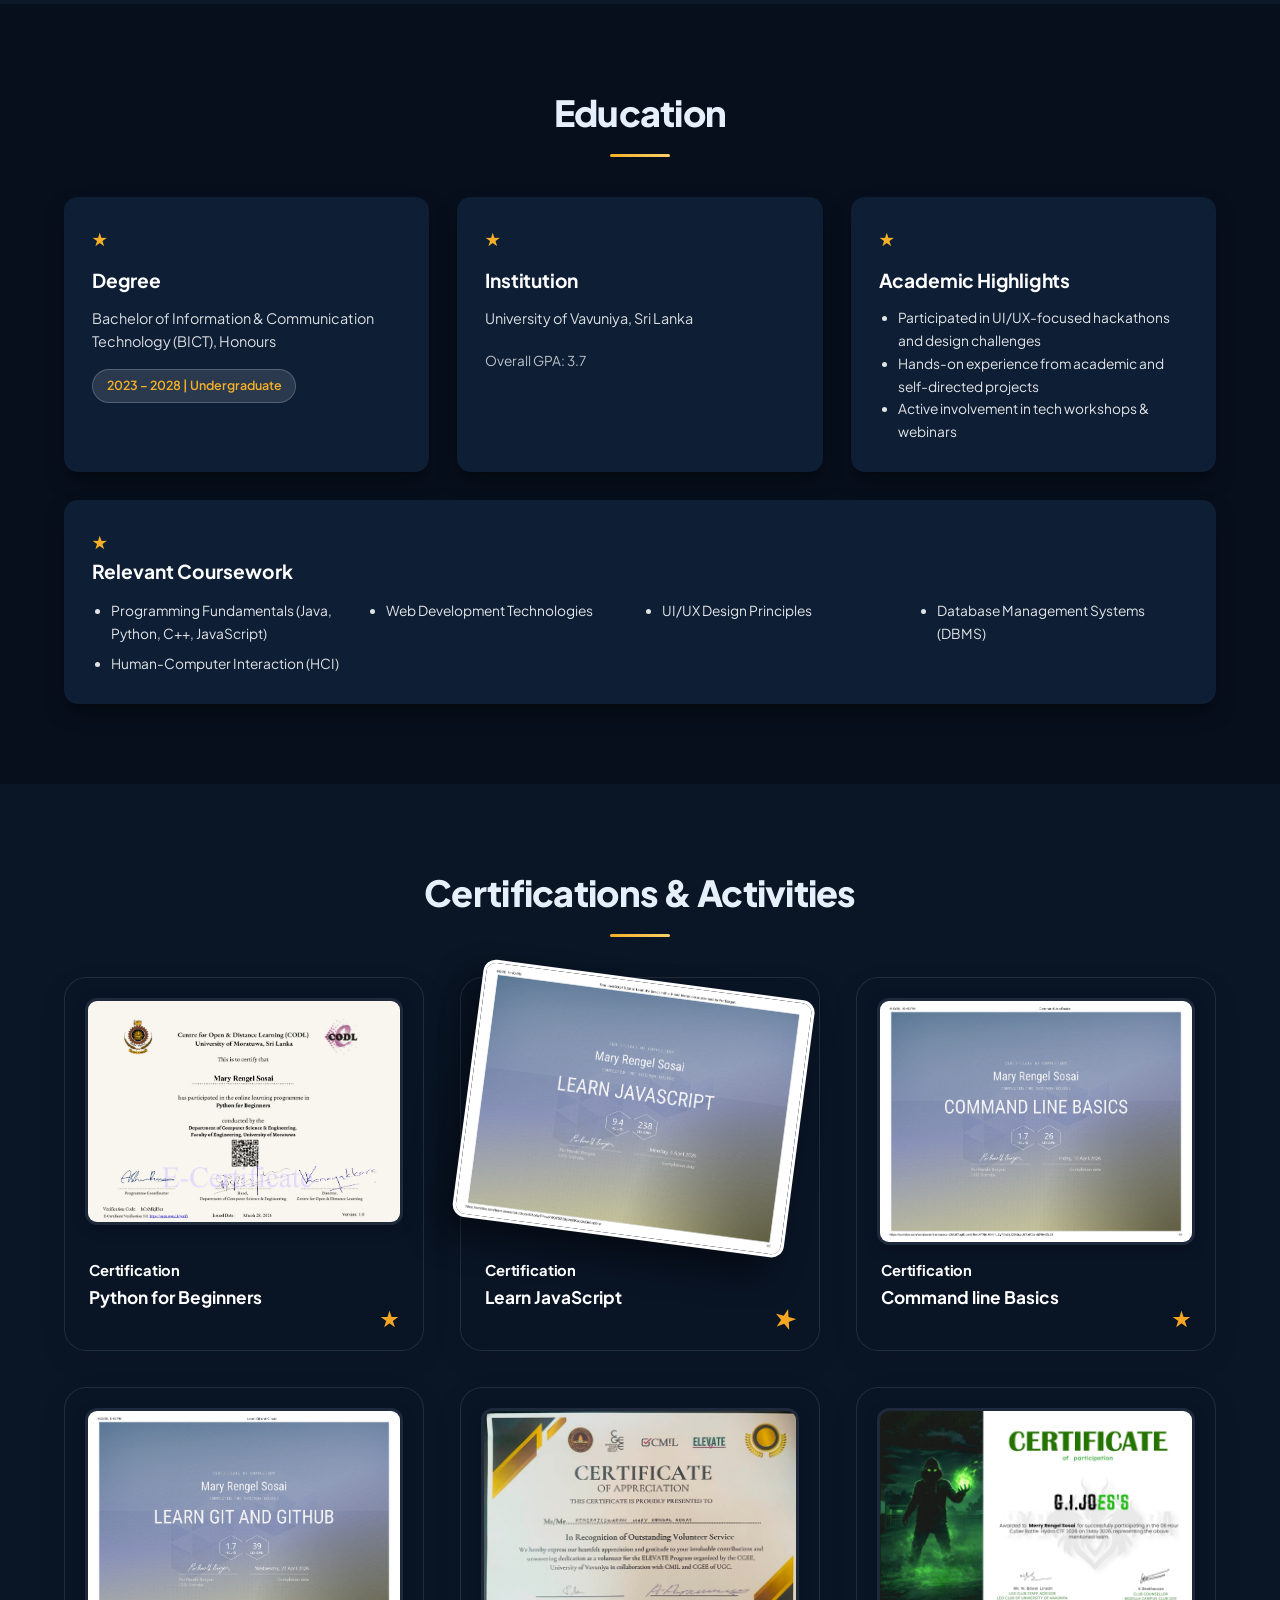
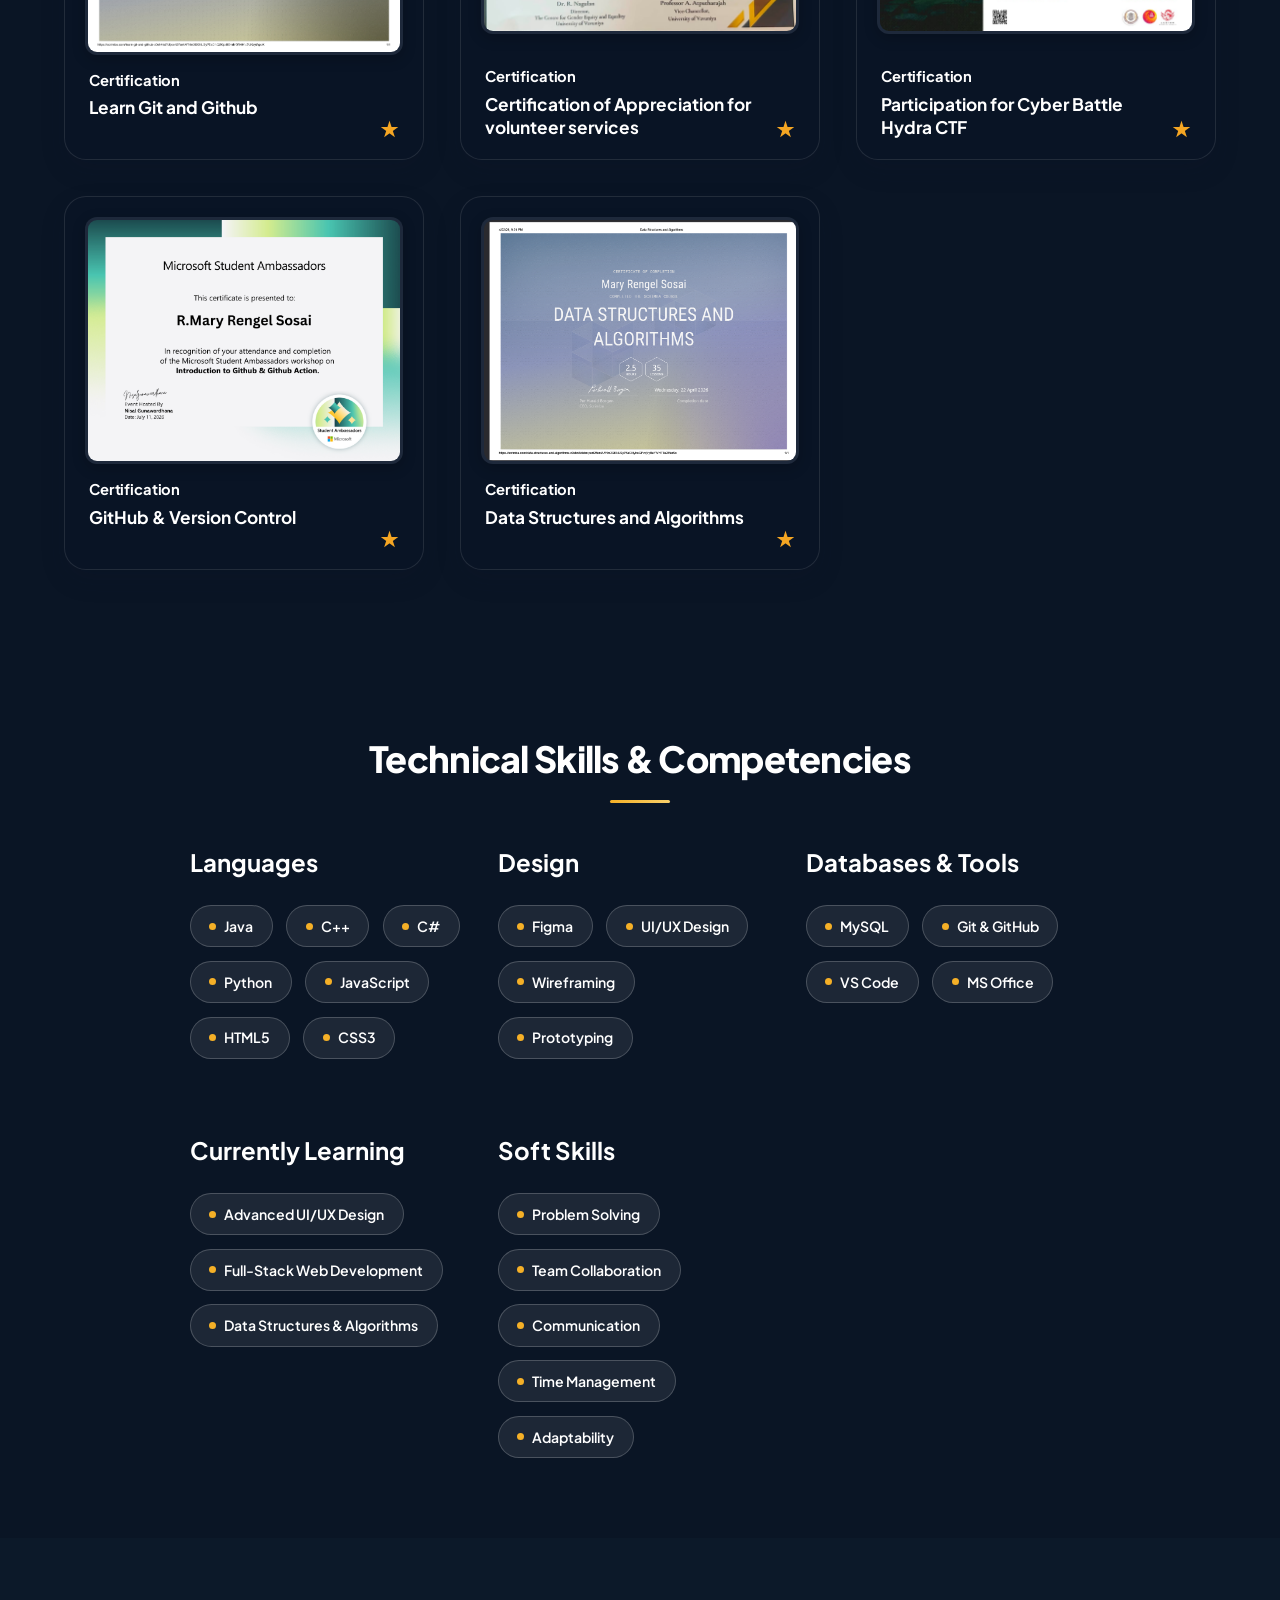
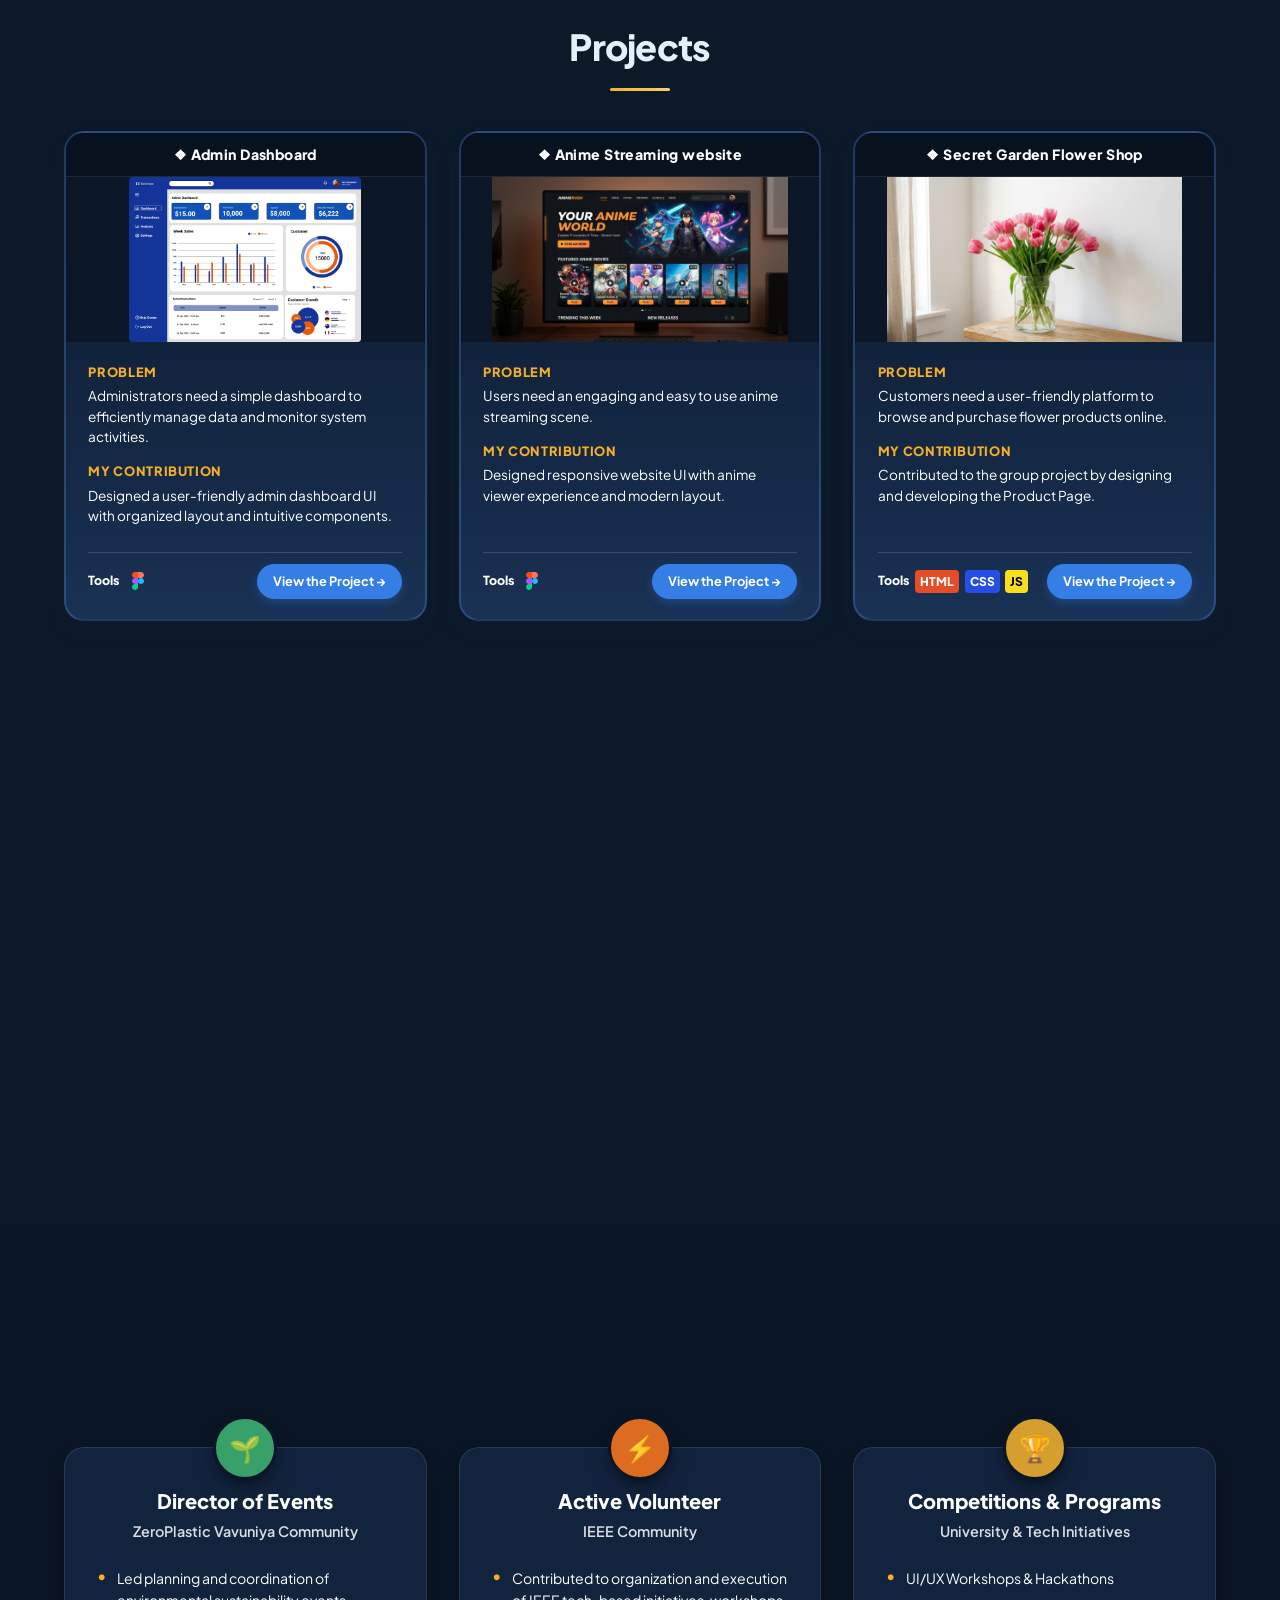
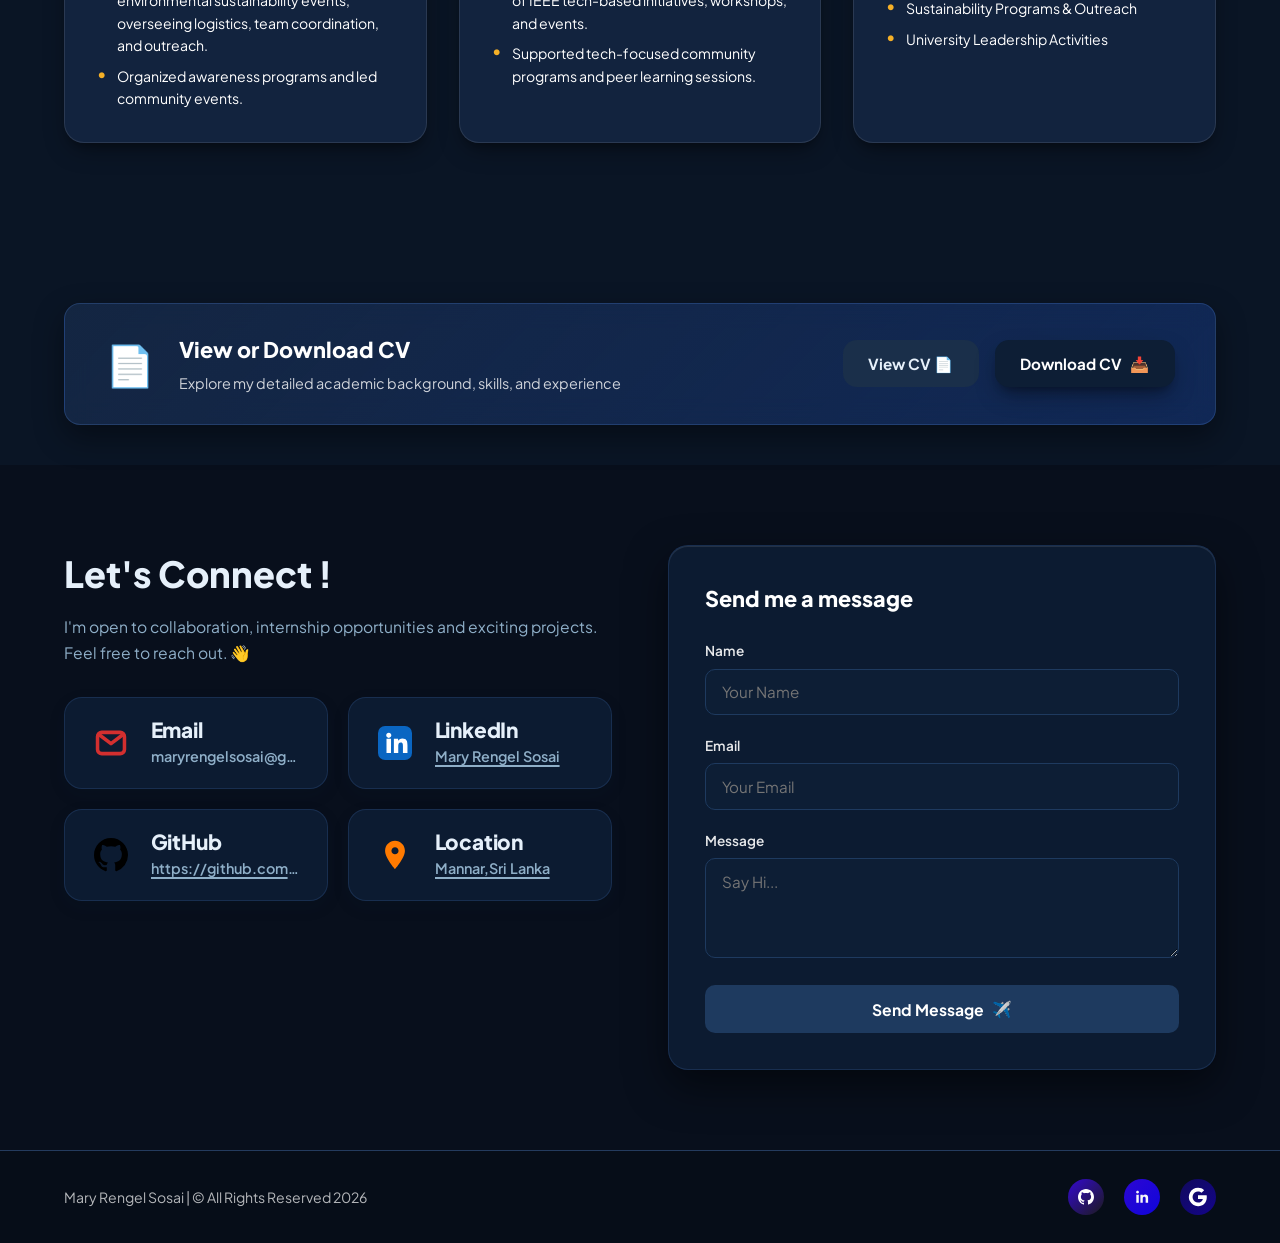
==== commit 79eedbaf: "Update index.html" ====
--- a/index.html
+++ b/index.html
@@ -72,12 +72,12 @@
         <div class="social-block">
           <p class="social-block-title">Let's Connect</p>
           <div class="social-pills">
-            <a href="https://linkedin.com/in/maryrengelsosai" target="_blank" rel="noopener" class="social-btn social-linkedin" aria-label="LinkedIn Profile">in</a>
+            <a href="https://www.linkedin.com/in/mary-rengel-sosai-80558833a/" target="_blank" rel="noopener" class="social-btn social-linkedin" aria-label="LinkedIn Profile">in</a>
             <a href="https://github.com/RengelSosai" target="_blank" rel="noopener" class="social-btn social-github" aria-label="GitHub Profile">
               <svg width="20" height="20" viewBox="0 0 24 24" fill="currentColor"><path d="M12 0C5.37 0 0 5.37 0 12c0 5.31 3.435 9.795 8.205 11.385.6.105.825-.255.825-.57 0-.285-.015-1.23-.015-2.235-3.015.555-3.795-.735-4.035-1.41-.135-.345-.72-1.41-1.23-1.695-.42-.225-1.02-.78-.015-.795.945-.015 1.62.87 1.845 1.23 1.08 1.815 2.805 1.305 3.495.99.105-.78.42-1.305.765-1.605-2.67-.3-5.46-1.335-5.46-5.925 0-1.305.465-2.385 1.23-3.225-.12-.3-.54-1.53.12-3.18 0 0 1.005-.315 3.3 1.23.96-.27 1.98-.405 3-.405s2.04.135 3 .405c2.295-1.56 3.3-1.23 3.3-1.23.66 1.65.24 2.88.12 3.18.765.84 1.23 1.905 1.23 3.225 0 4.605-2.805 5.625-5.475 5.925.435.375.81 1.095.81 2.22 0 1.605-.015 2.895-.015 3.3 0 .315.225.69.825.57A12.02 12.02 0 0024 12c0-6.63-5.37-12-12-12z"/></svg>
             </a>
-            <a href="https://behance.net" target="_blank" rel="noopener" class="social-btn social-behance" aria-label="Behance Profile">Be</a>
-            <a href="mailto:maryrengelsosai@gmail.com" class="social-btn social-email" aria-label="Send Email">✉</a>
+            <a href="https://www.behance.net/maryrengelsosai" target="_blank" rel="noopener" class="social-btn social-behance" aria-label="Behance Profile">Be</a>
+            <a href="https://mail.google.com/mail/?view=cm&fs=1&to=maryrengelsosai@gmail.com" class="social-btn social-email" aria-label="Send Email">✉</a>
           </div>
         </div>
       </div>
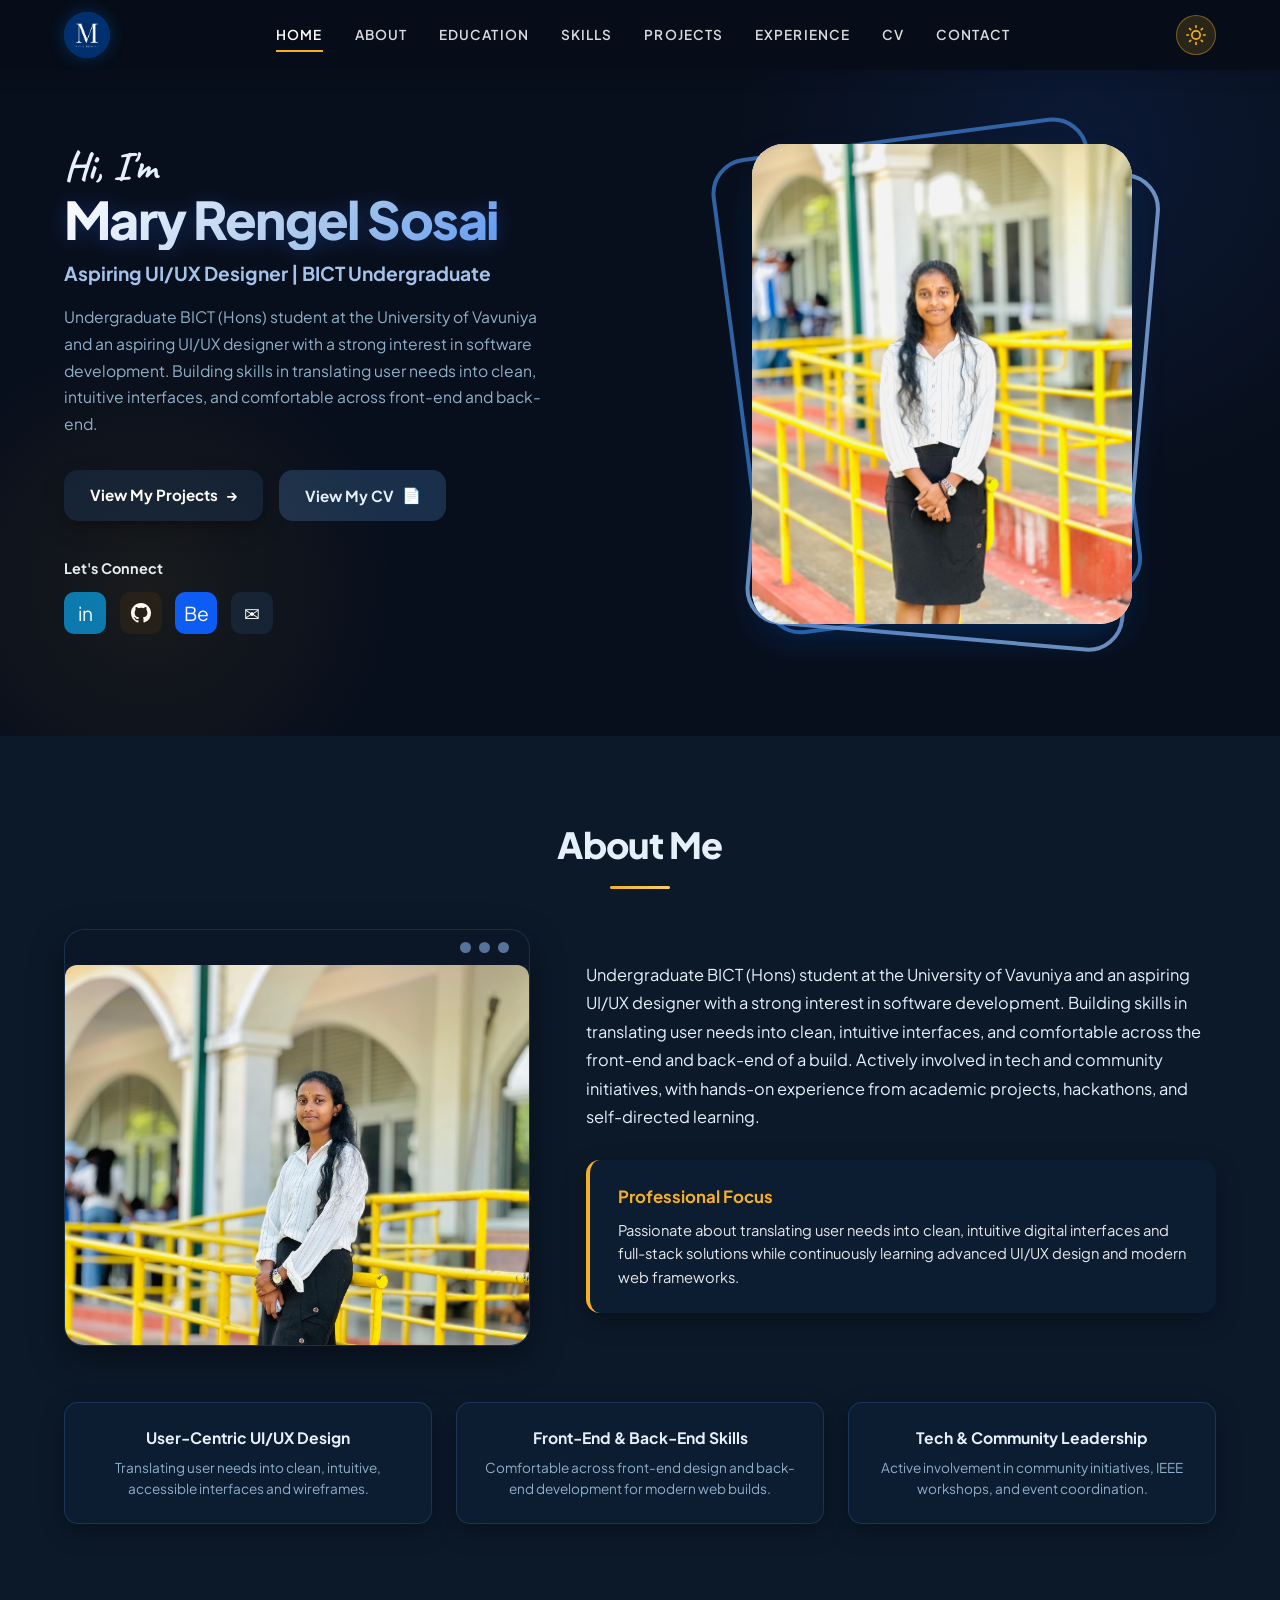
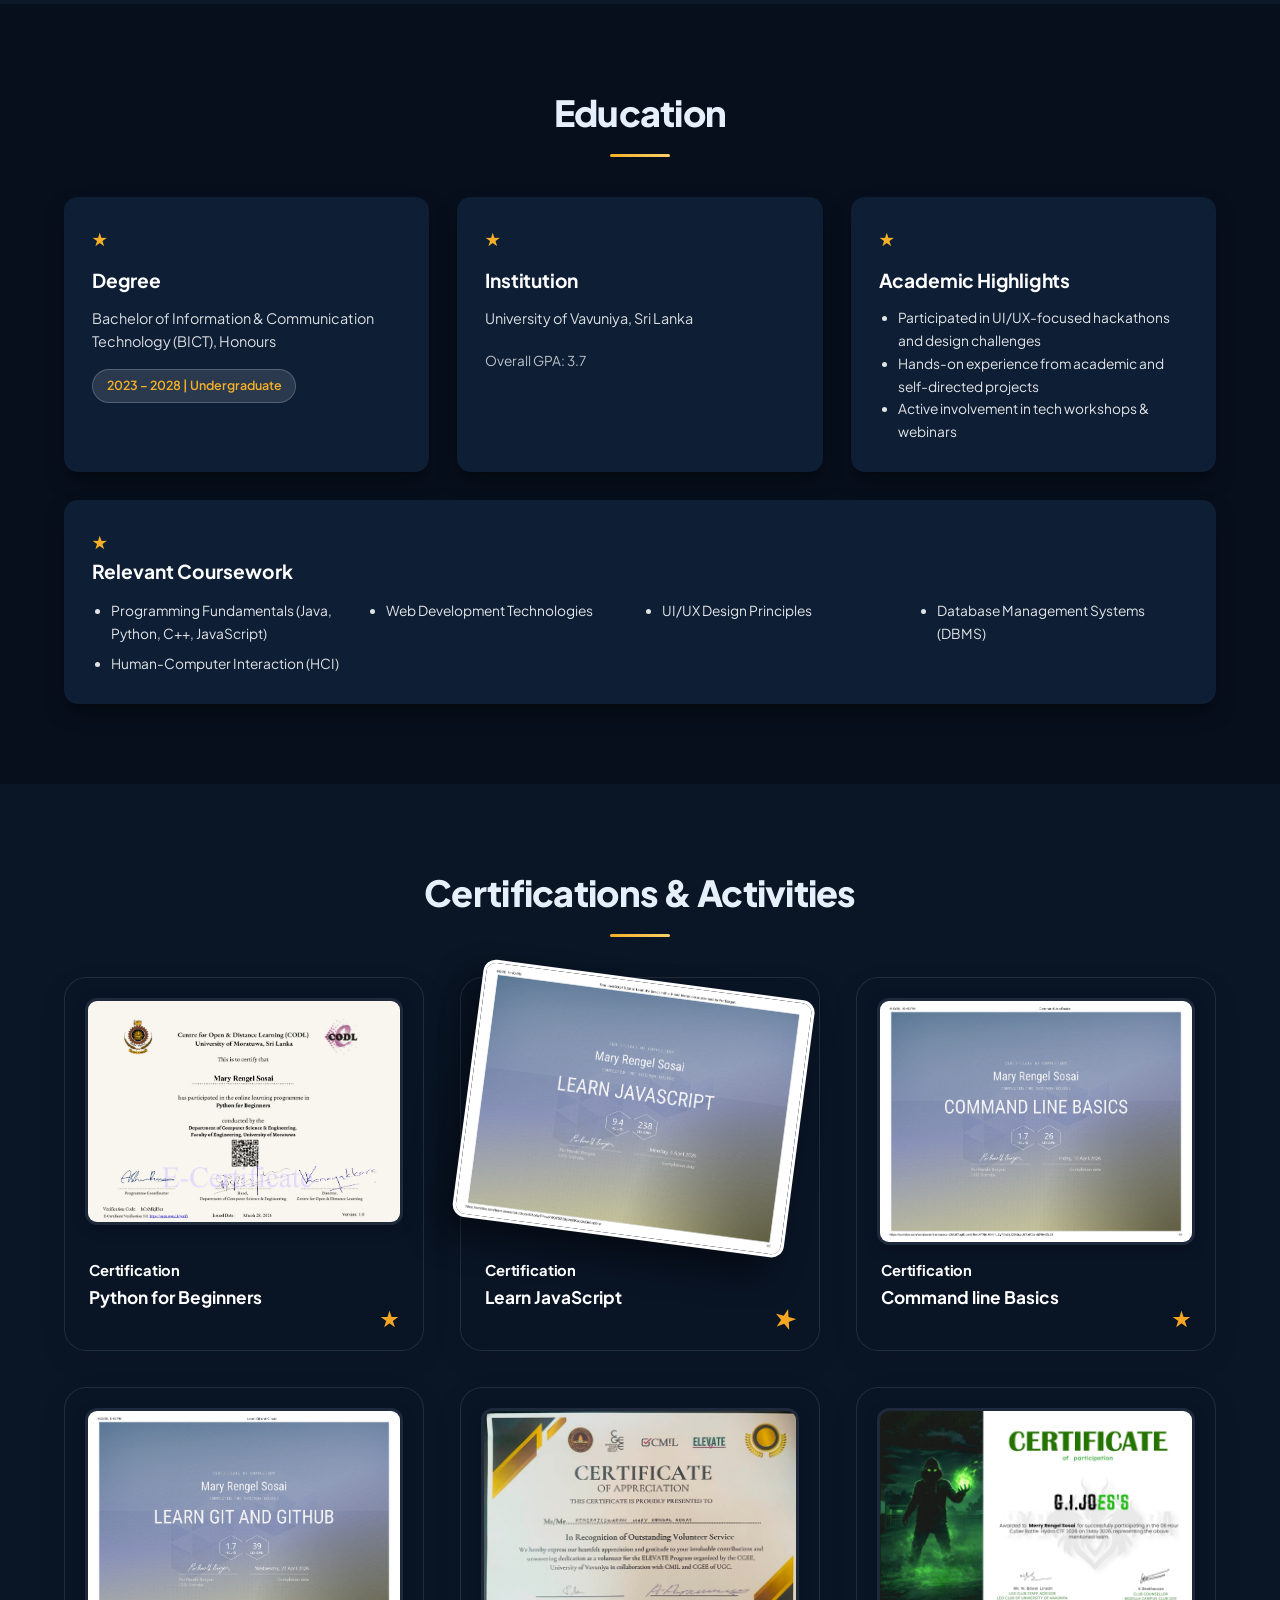
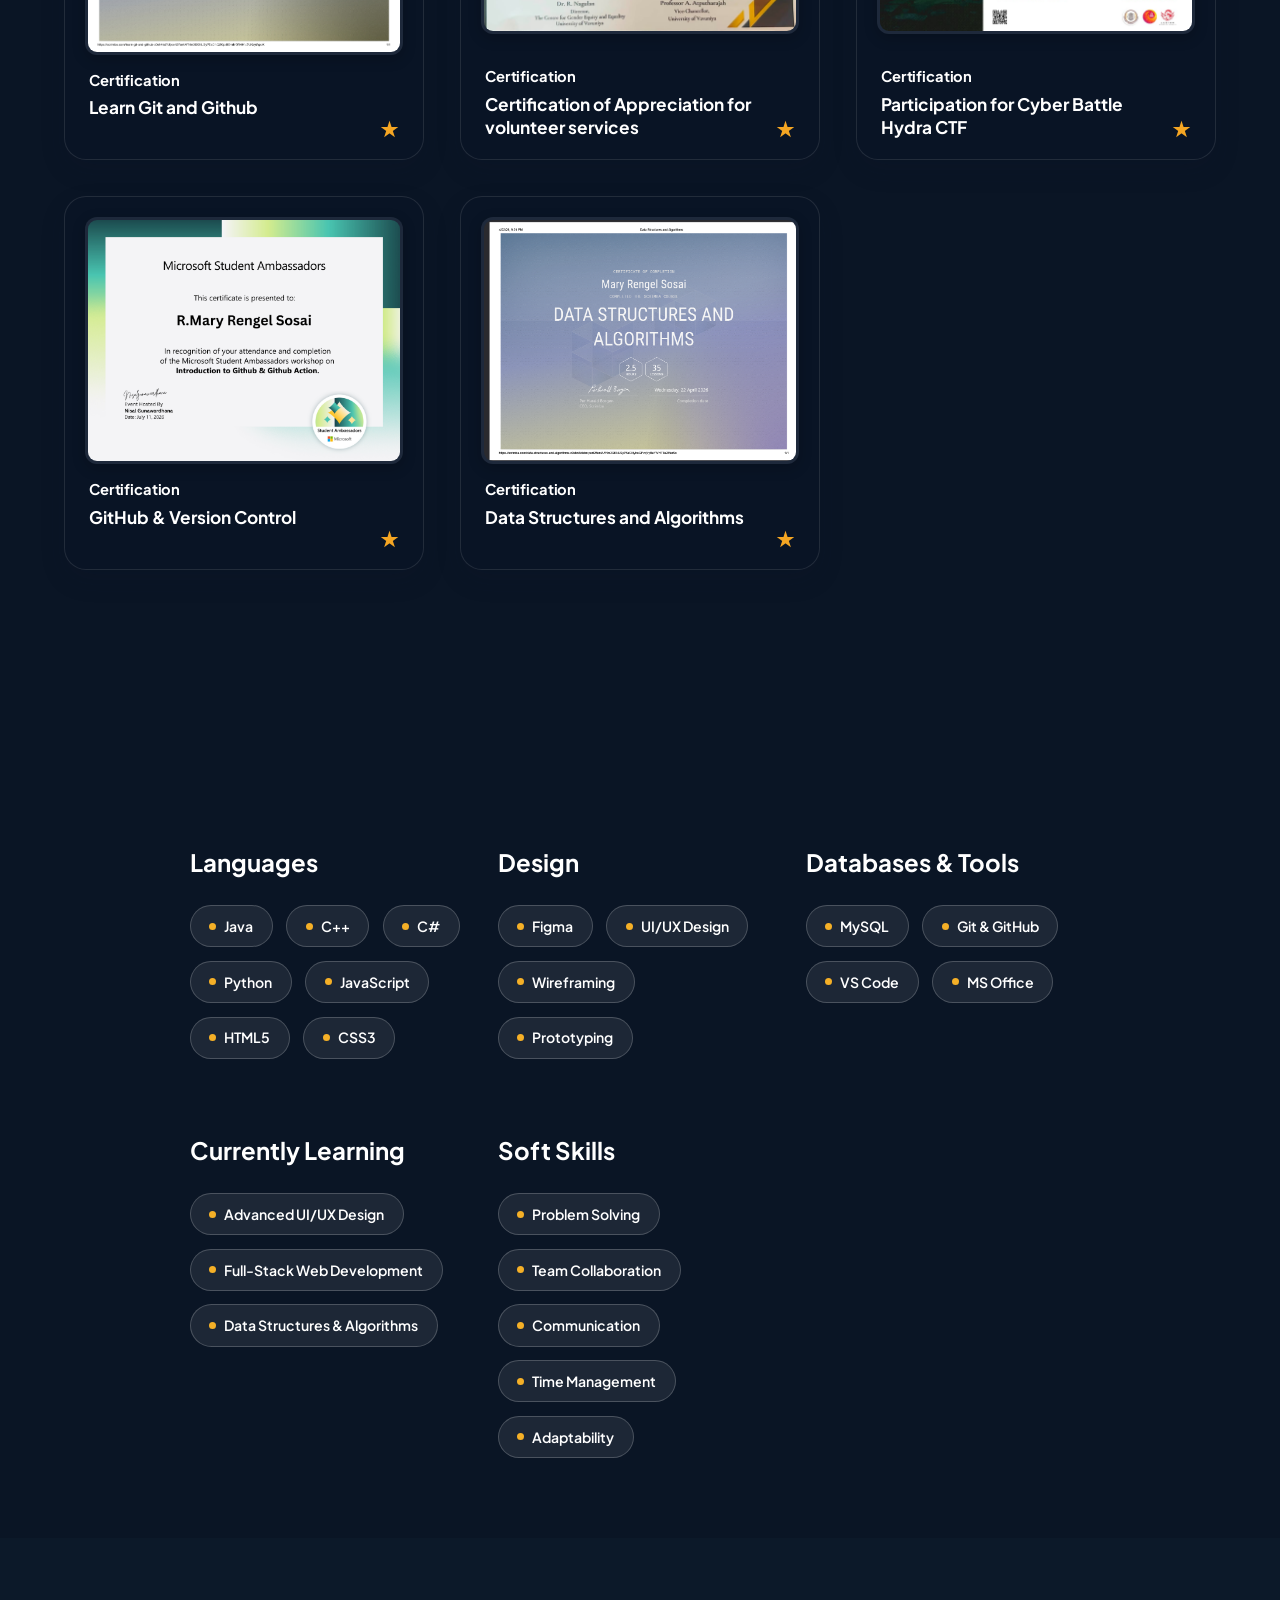
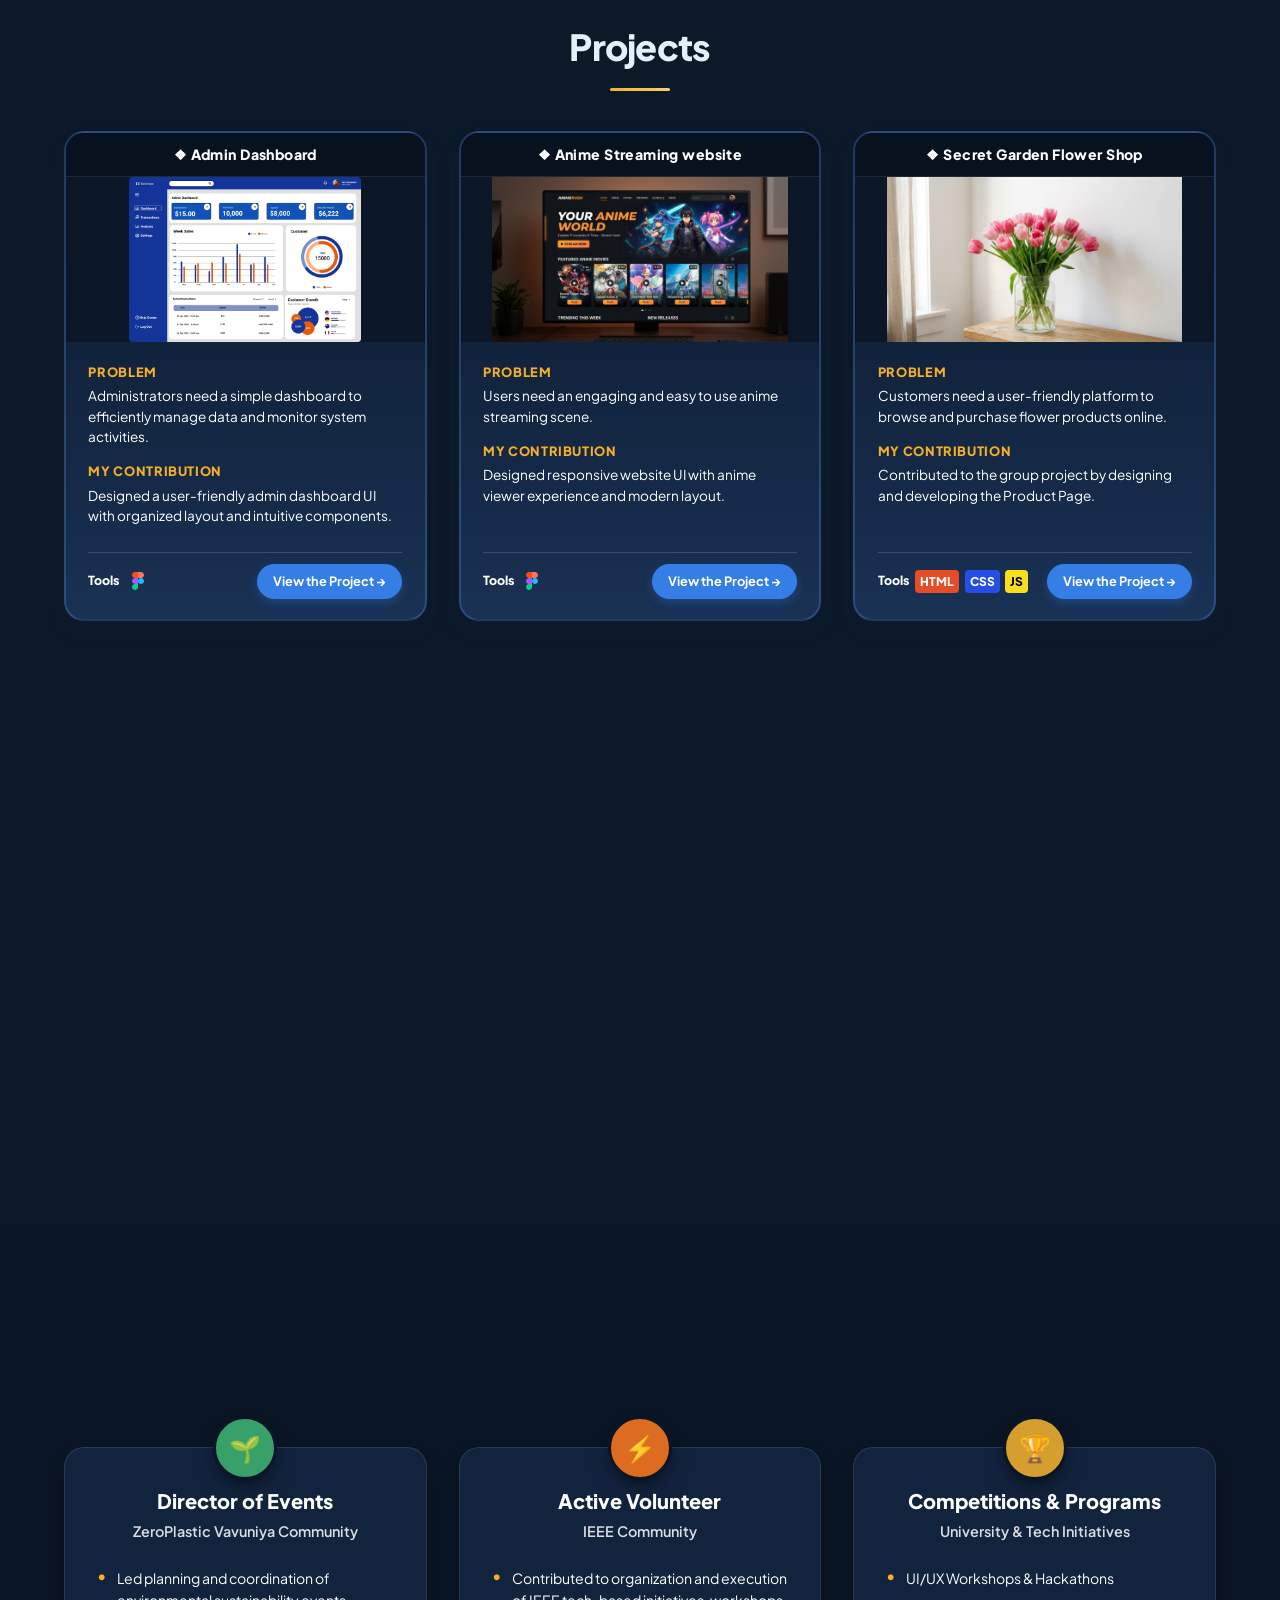
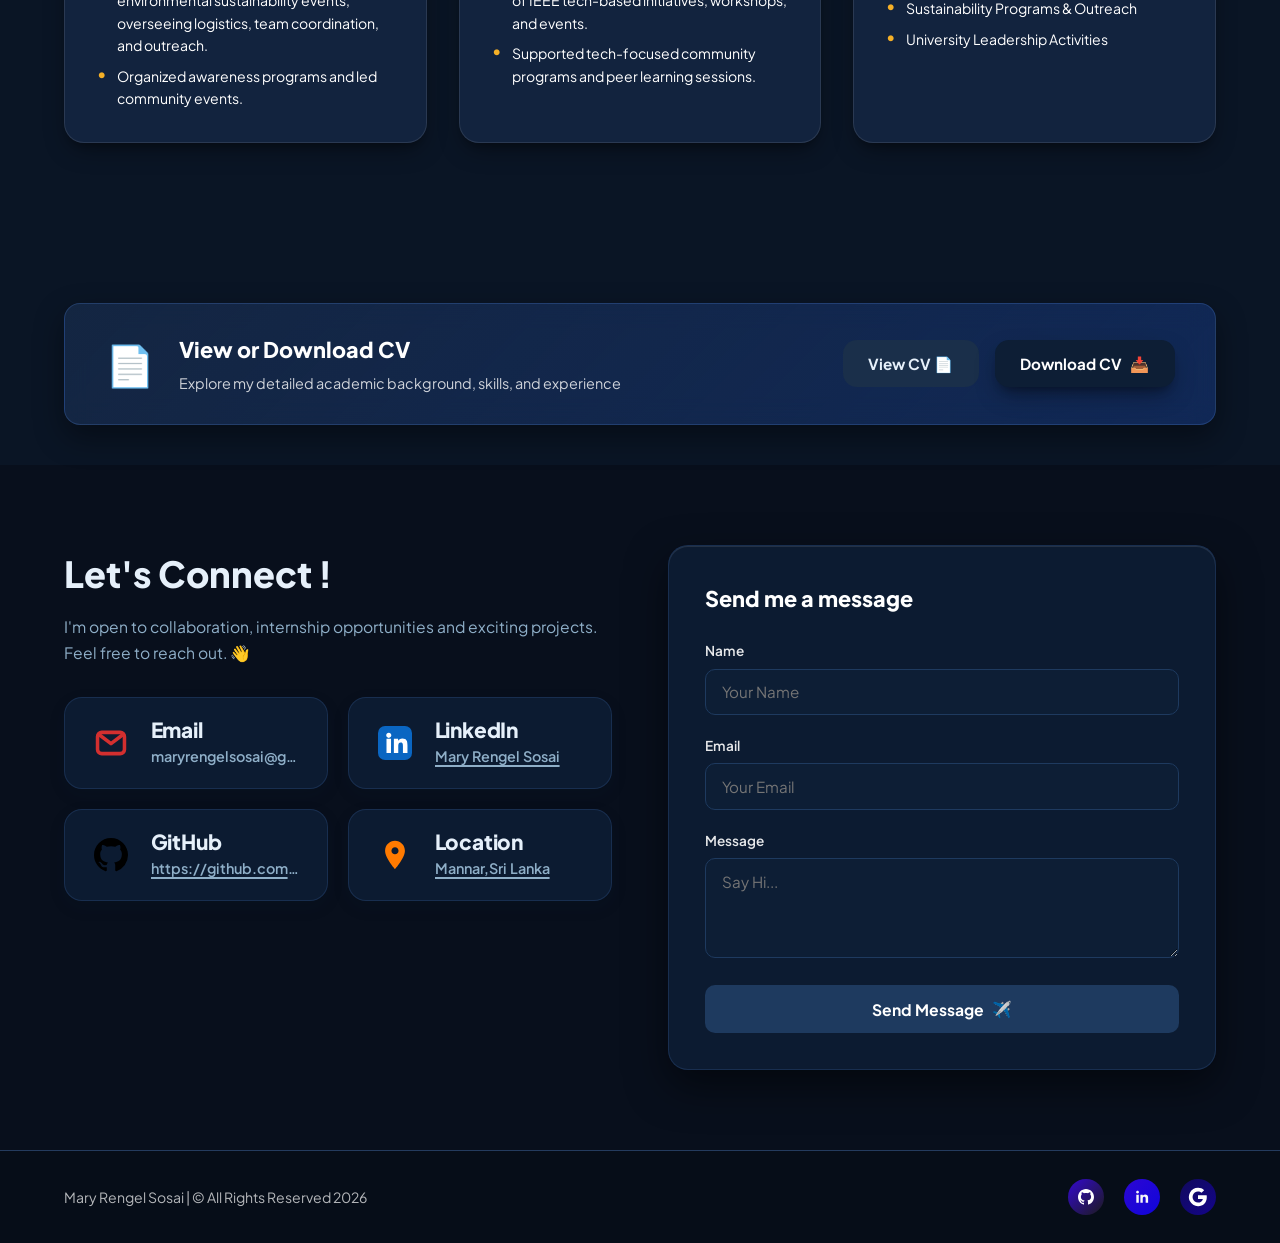
==== commit d7dcb0bc: "Auto commit before push" ====
--- a/index.html
+++ b/index.html
@@ -713,7 +713,7 @@
           </a>
 
           <!-- LinkedIn Card -->
-          <a href="https://linkedin.com/in/maryrengelsosai" target="_blank" rel="noopener" class="contact-card-item card-linkedin">
+          <a href="https://www.linkedin.com/in/mary-rengel-sosai-80558833a/" target="_blank" rel="noopener" class="contact-card-item card-linkedin">
             <div class="card-icon-wrap icon-linkedin">
               <svg width="34" height="34" viewBox="0 0 24 24" fill="none" xmlns="http://www.w3.org/2000/svg">
                 <rect width="24" height="24" rx="5" fill="#0A66C2"/>
@@ -727,7 +727,7 @@
           </a>
 
           <!-- GitHub Card -->
-          <a href="https://github.com/RengelSosai" target="_blank" rel="noopener" class="contact-card-item card-github">
+          <a href="https://www.github.com/RengelSosai" target="_blank" rel="noopener" class="contact-card-item card-github">
             <div class="card-icon-wrap icon-github">
               <svg width="34" height="34" viewBox="0 0 24 24" fill="#000000" xmlns="http://www.w3.org/2000/svg">
                 <path d="M12 0C5.37 0 0 5.37 0 12c0 5.31 3.435 9.795 8.205 11.385.6.105.825-.255.825-.57 0-.285-.015-1.23-.015-2.235-3.015.555-3.795-.735-4.035-1.41-.135-.345-.72-1.41-1.23-1.695-.42-.225-1.02-.78-.015-.795.945-.015 1.62.87 1.845 1.23 1.08 1.815 2.805 1.305 3.495.99.105-.78.42-1.305.765-1.605-2.67-.3-5.46-1.335-5.46-5.925 0-1.305.465-2.385 1.23-3.225-.12-.3-.54-1.53.12-3.18 0 0 1.005-.315 3.3 1.23.96-.27 1.98-.405 3-.405s2.04.135 3 .405c2.295-1.56 3.3-1.23 3.3-1.23.66 1.65.24 2.88.12 3.18.765.84 1.23 1.905 1.23 3.225 0 4.605-2.805 5.625-5.475 5.925.435.375.81 1.095.81 2.22 0 1.605-.015 2.895-.015 3.3 0 .315.225.69.825.57A12.02 12.02 0 0024 12c0-6.63-5.37-12-12-12z"/>
